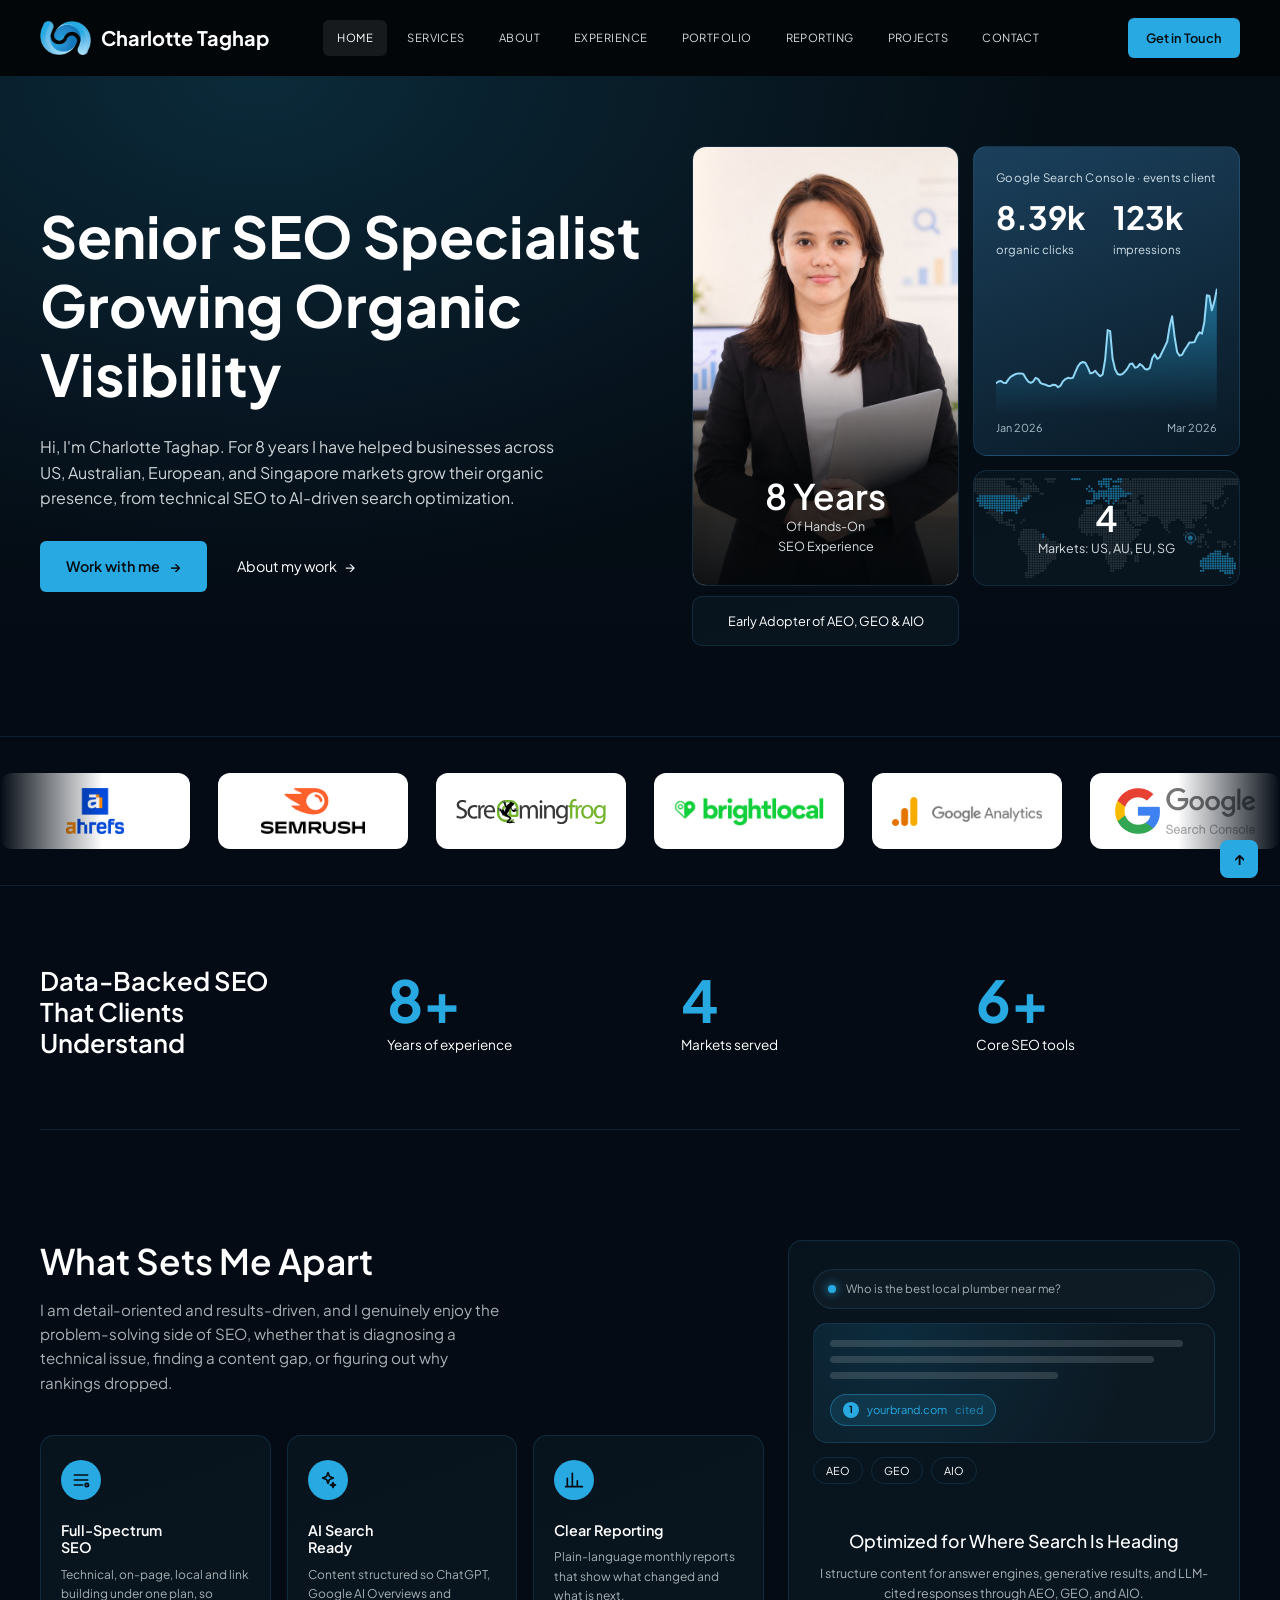
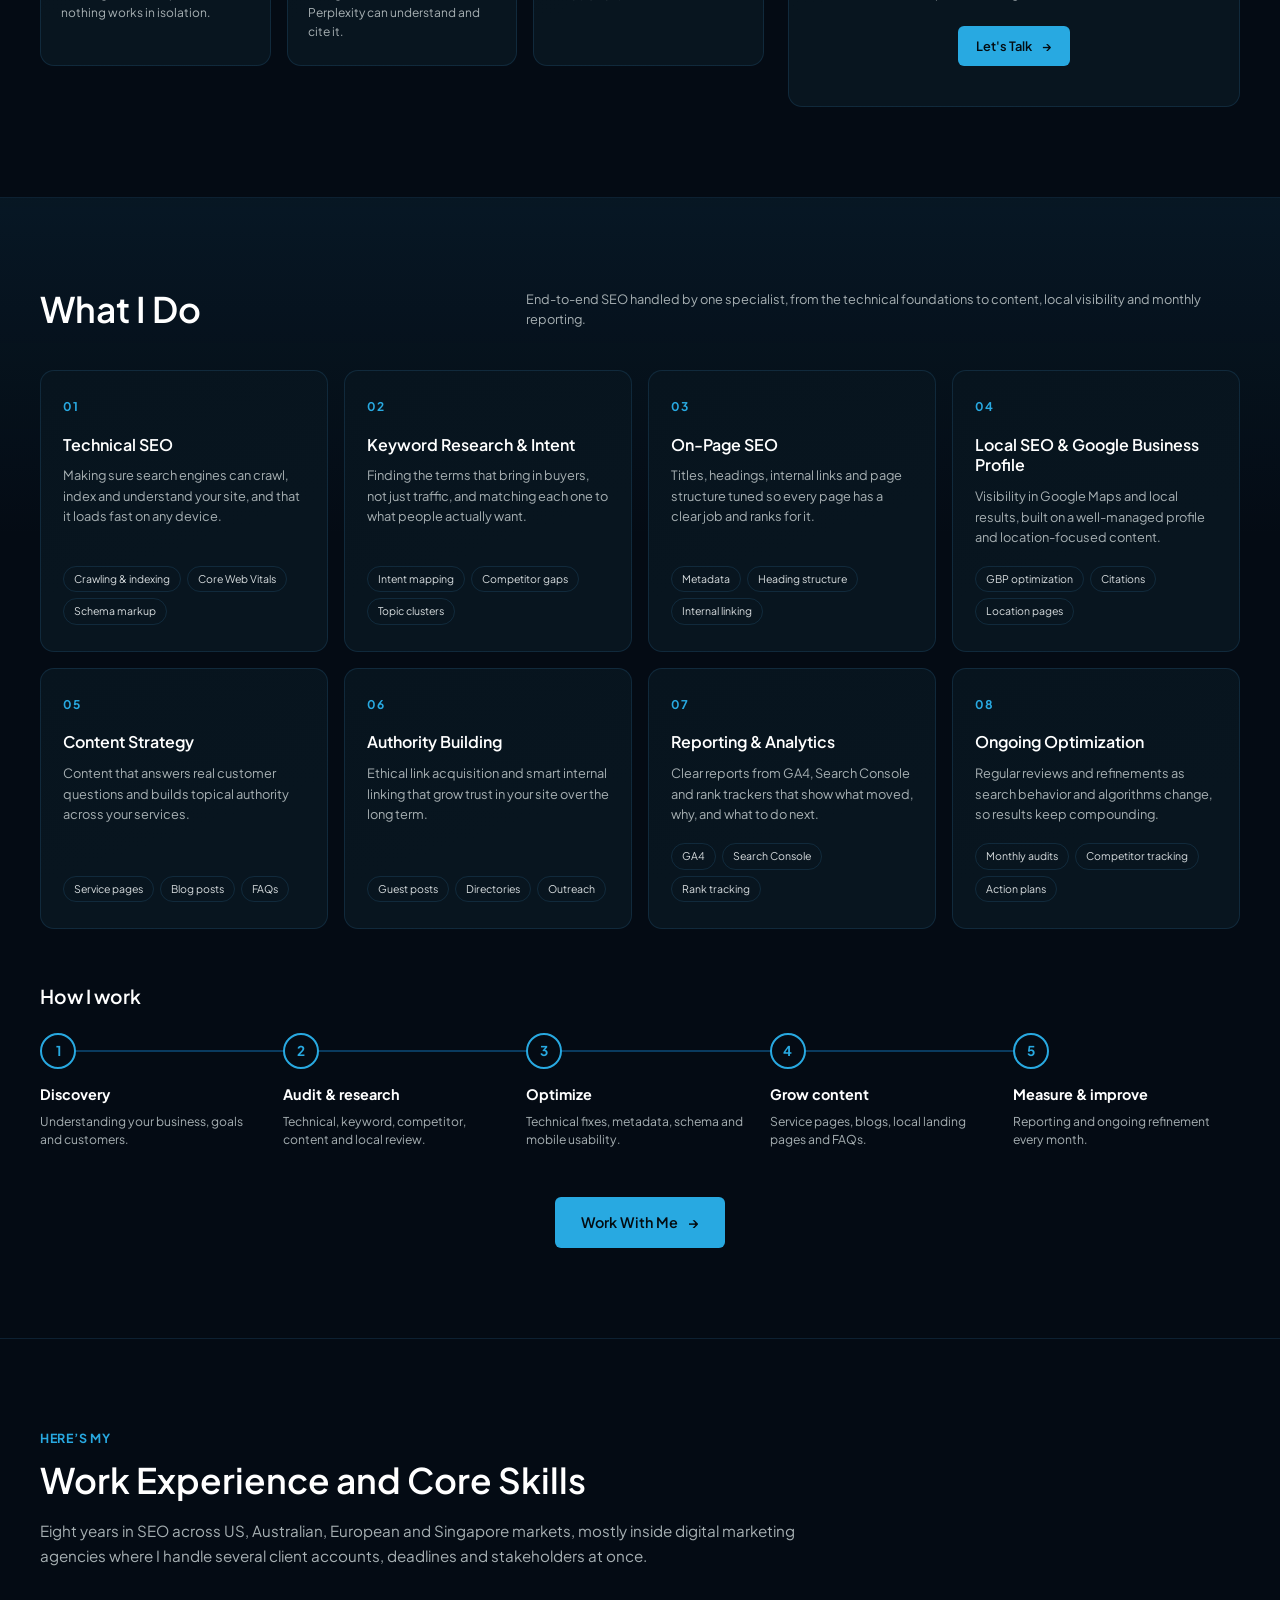
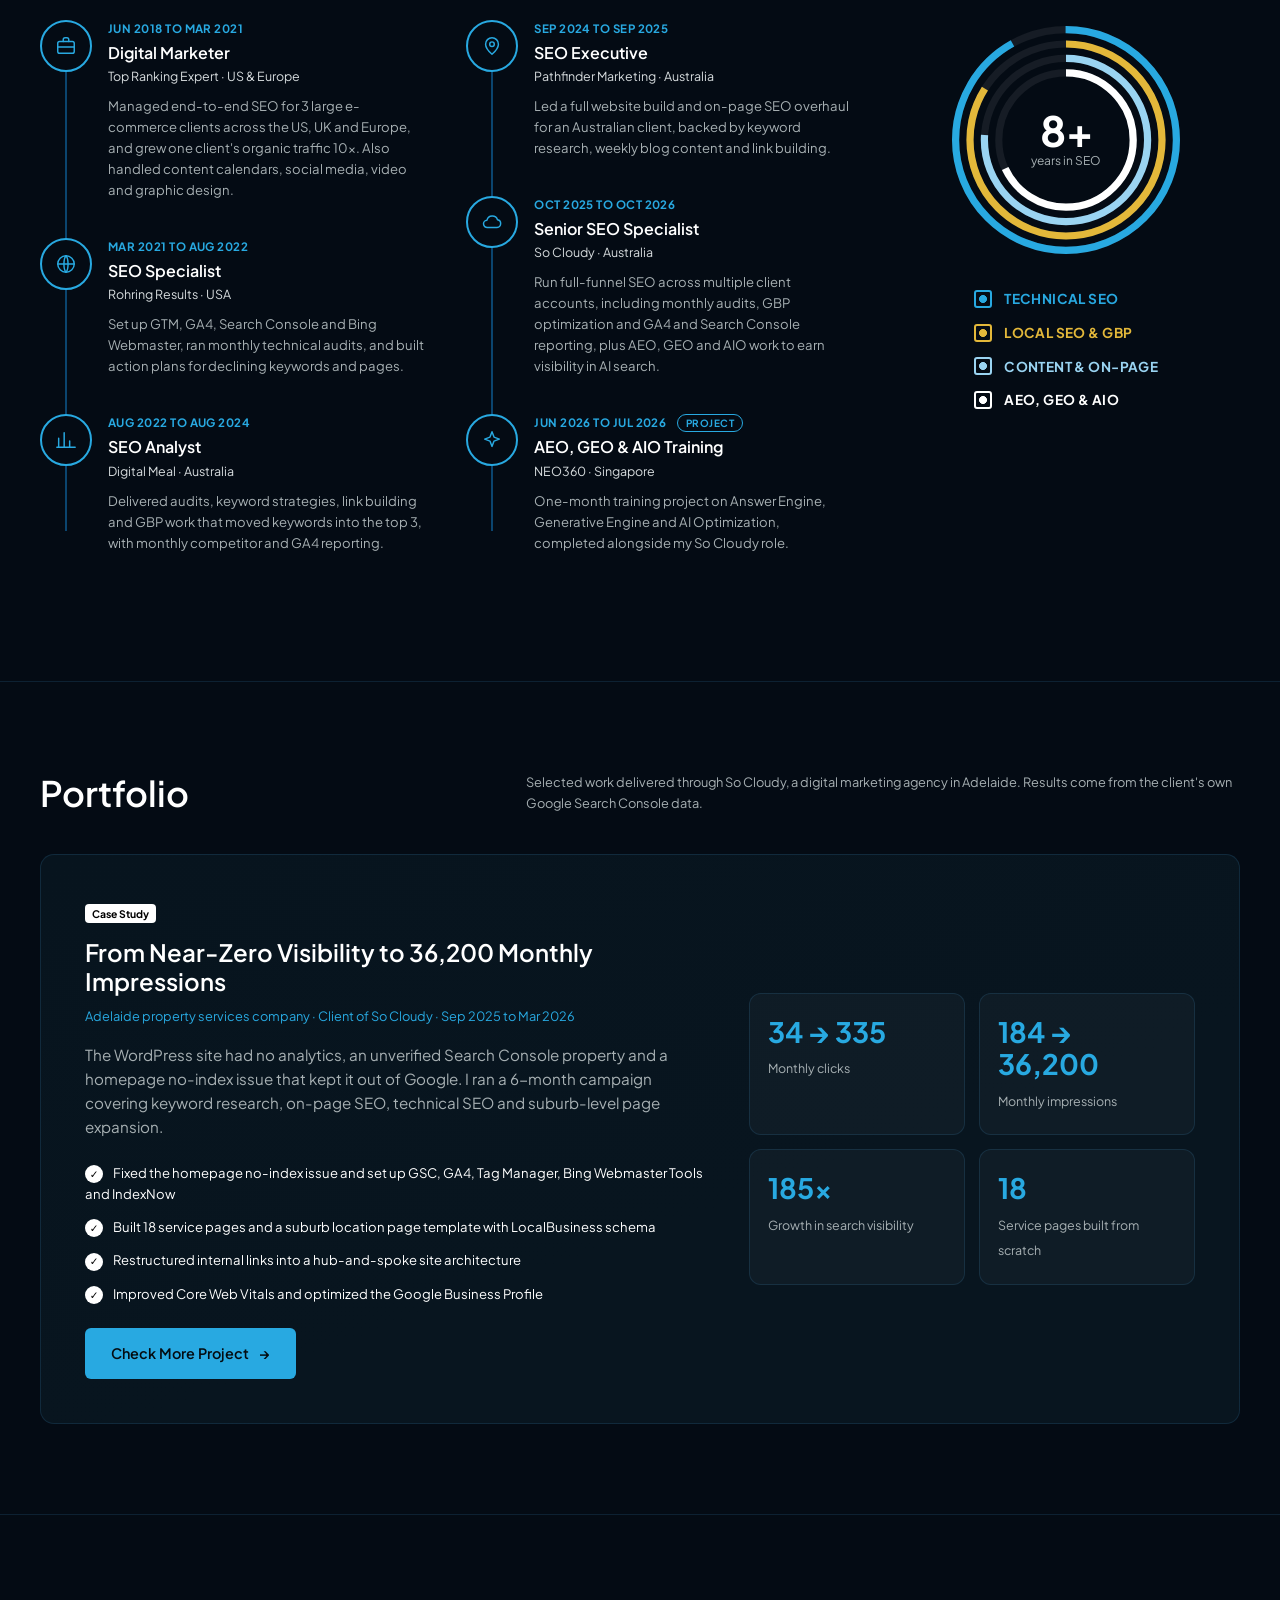
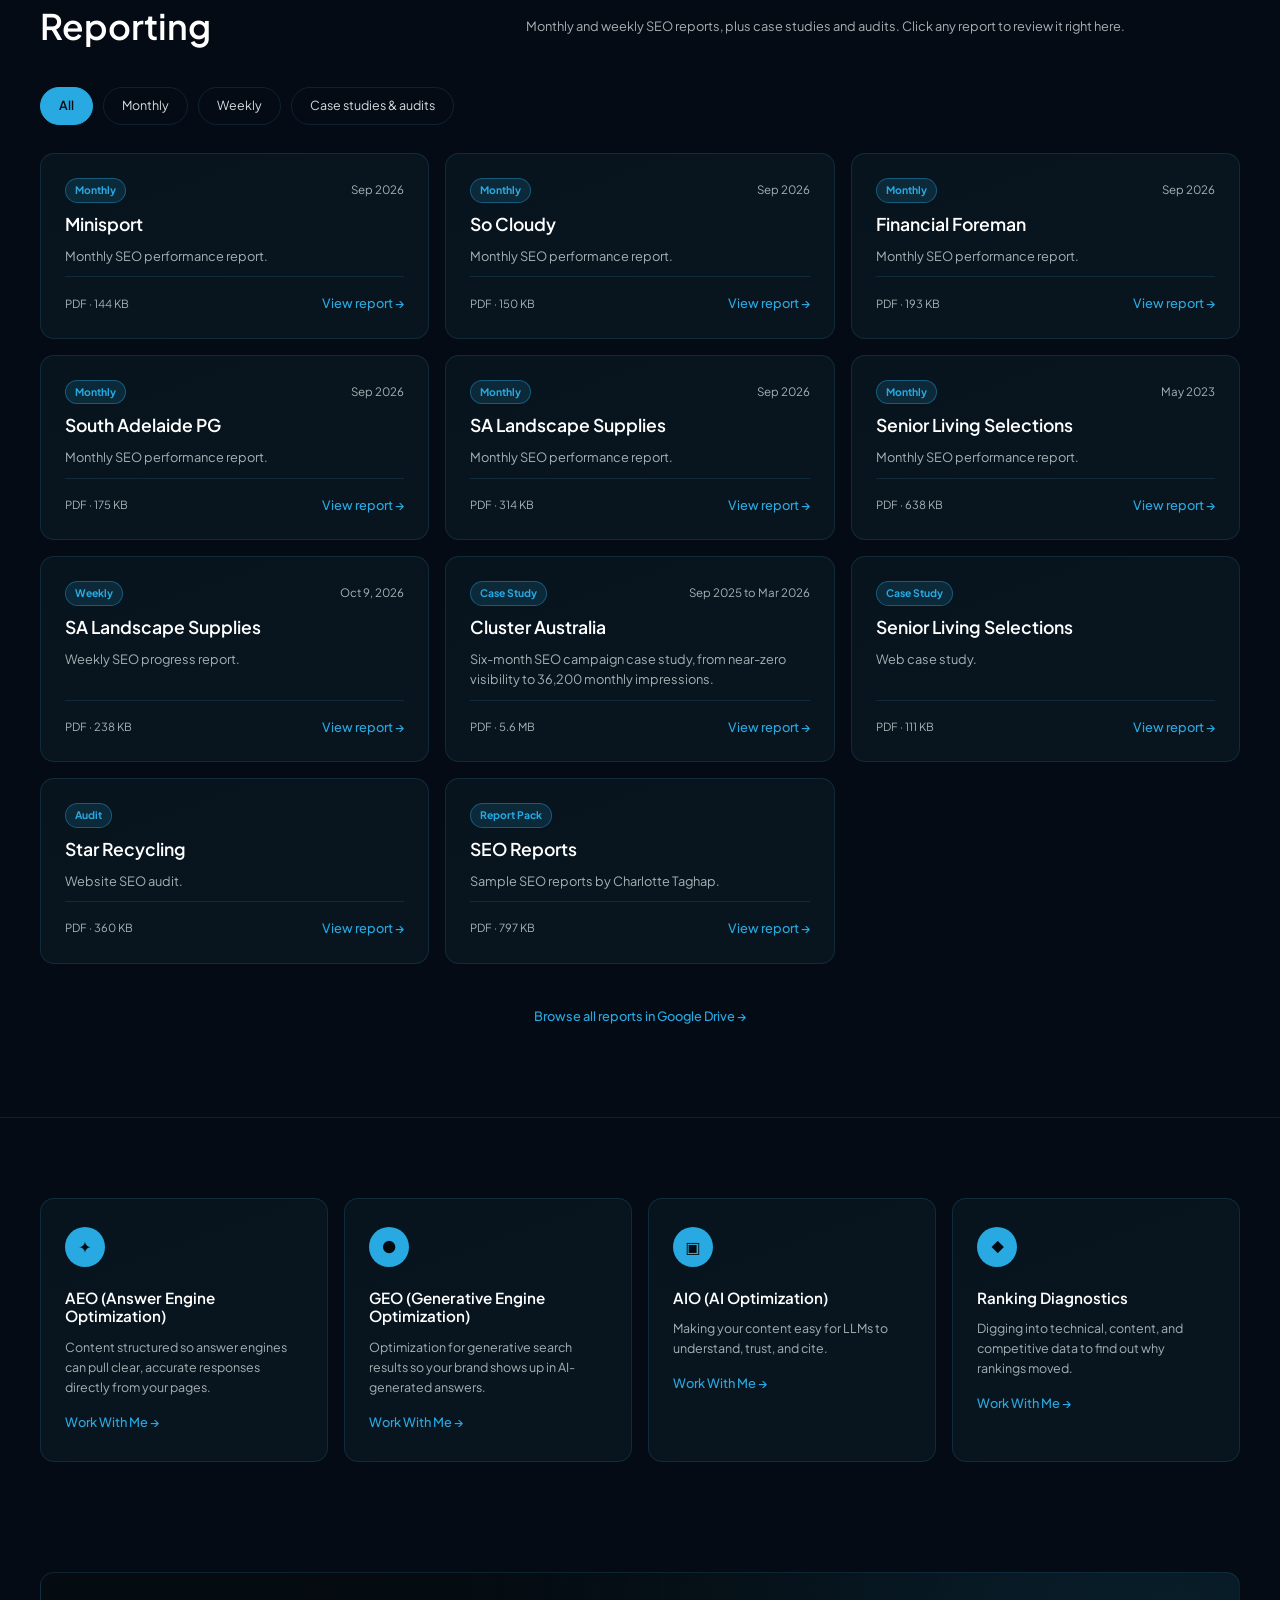
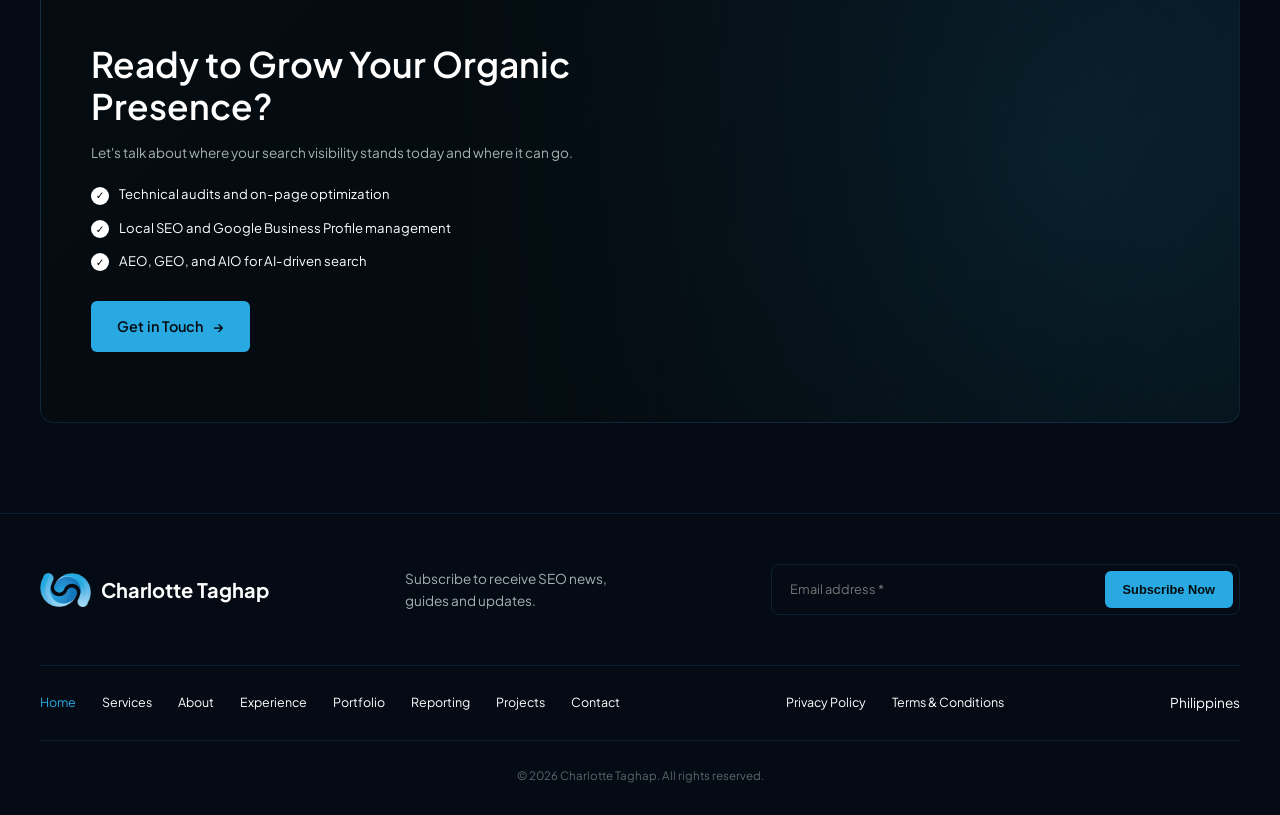
==== index.html @ 72bf2d8f "Add Reporting section with filterable report cards and in-page viewer Co-Authored-By: Claude Sonnet " ====
<!DOCTYPE html>
<html lang="en">
<head>
  <meta charset="UTF-8">
  <meta name="viewport" content="width=device-width, initial-scale=1">
  <title>Charlotte Taghap | Senior SEO Specialist</title>
  <meta name="description" content="Charlotte Taghap is a Senior SEO Specialist with 8 years of experience helping businesses grow organic visibility across US, Australian, European, and Singapore markets, including AEO, GEO, and AIO.">
  <link rel="preconnect" href="https://fonts.googleapis.com">
  <link rel="preconnect" href="https://fonts.gstatic.com" crossorigin>
  <link href="https://fonts.googleapis.com/css2?family=Plus+Jakarta+Sans:wght@400;500;600;700;800&display=swap" rel="stylesheet">
  <link rel="stylesheet" href="style.css">
  <link rel="icon" type="image/png" href="images/favicon.png">
  <link rel="apple-touch-icon" href="images/apple-touch-icon.png">
  <meta name="theme-color" content="#040a12">
</head>
<body>

  <!-- NAV -->
  <header class="nav">
    <div class="container nav__inner">
      <a href="#home" class="logo"><img class="logo__img" src="images/logo.png" alt="" width="51" height="34"> Charlotte Taghap</a>
      <nav class="nav__links" id="navLinks">
        <a href="#home" class="active">Home</a>
        <a href="#services">Services</a>
        <a href="#about">About</a>
        <a href="#projects">Experience</a>
        <a href="#portfolio">Portfolio</a>
        <a href="#reporting">Reporting</a>
        <a href="project/">Projects</a>
        <a href="#contact">Contact</a>
      </nav>
      <a href="#contact" class="btn btn--sm">Get in Touch</a>
      <button class="nav__toggle" id="navToggle" aria-label="Toggle menu">&#9776;</button>
    </div>
  </header>

  <main>
    <!-- HERO -->
    <section class="hero" id="home">
      <div class="container hero__grid">
        <div class="hero__text">
          <h1>Senior SEO Specialist Growing Organic Visibility</h1>
          <p>Hi, I'm Charlotte Taghap. For 8 years I have helped businesses across US, Australian, European, and Singapore markets grow their organic presence, from technical SEO to AI-driven search optimization.</p>
          <div class="hero__actions">
            <a href="#contact" class="btn">Work with me <span>&rarr;</span></a>
            <a href="#about" class="link">About my work <span>&rarr;</span></a>
          </div>
        </div>

        <div class="hero__cards">
          <div class="card hero__card hero__card--tall">
            <h3>8 Years</h3>
            <p>Of Hands-On<br>SEO Experience</p>
            <img class="hero__me" src="images/me.jpg" alt="Charlotte Taghap, Senior SEO Specialist">
          </div>
          <div class="hero__col">
            <div class="card hero__photo">
              <span class="hero__photo-label">Google Search Console &middot; events client</span>
              <div class="gsc__nums">
                <div><strong>8.39k</strong><span>organic clicks</span></div>
                <div><strong>123k</strong><span>impressions</span></div>
              </div>
              <svg class="gsc__chart" viewBox="0 0 300 100" preserveAspectRatio="none" role="img" aria-label="Organic clicks trending up from about 90 to over 400 a day between January and March 2026">
                <defs><linearGradient id="gscFill" x1="0" y1="0" x2="0" y2="1"><stop offset="0" stop-color="#28a9e1" stop-opacity="0.55"/><stop offset="1" stop-color="#28a9e1" stop-opacity="0"/></linearGradient></defs>
                <polygon points="0,100 0.0,78.5 3.4,77.4 6.7,77.0 10.1,78.3 13.5,78.5 16.9,75.9 20.2,73.9 23.6,73.0 27.0,72.1 30.3,71.7 33.7,71.7 37.1,72.1 40.4,75.0 43.8,77.4 47.2,78.3 50.6,77.4 53.9,74.8 57.3,75.7 60.7,78.5 64.0,79.2 67.4,79.6 70.8,80.5 74.2,80.5 77.5,79.6 80.9,79.9 84.3,81.4 87.6,80.3 91.0,77.2 94.4,75.7 97.8,74.8 101.1,75.2 104.5,74.8 107.9,70.6 111.2,66.8 114.6,64.6 118.0,63.7 121.3,64.2 124.7,67.5 128.1,71.7 131.5,71.2 134.8,69.9 138.2,72.1 141.6,73.7 144.9,72.4 148.3,62.0 151.7,41.4 155.1,42.1 158.4,61.3 161.8,68.8 165.2,72.1 168.5,72.6 171.9,72.1 175.3,70.4 178.7,68.2 182.0,65.1 185.4,64.8 188.8,67.7 192.1,67.3 195.5,65.1 198.9,66.4 202.2,68.6 205.6,69.0 209.0,67.9 212.4,60.9 215.7,58.4 219.1,61.5 222.5,60.4 225.8,56.7 229.2,53.1 232.6,49.4 236.0,38.6 239.3,31.7 242.7,46.3 246.1,56.7 249.4,59.3 252.8,58.7 256.2,55.3 259.6,52.7 262.9,50.0 266.3,50.0 269.7,49.8 273.0,45.8 276.4,43.0 279.8,43.9 283.1,35.5 286.5,16.9 289.9,17.4 293.3,27.5 296.6,21.6 300.0,12.9 300,100" fill="url(#gscFill)"/>
                <polyline points="0.0,78.5 3.4,77.4 6.7,77.0 10.1,78.3 13.5,78.5 16.9,75.9 20.2,73.9 23.6,73.0 27.0,72.1 30.3,71.7 33.7,71.7 37.1,72.1 40.4,75.0 43.8,77.4 47.2,78.3 50.6,77.4 53.9,74.8 57.3,75.7 60.7,78.5 64.0,79.2 67.4,79.6 70.8,80.5 74.2,80.5 77.5,79.6 80.9,79.9 84.3,81.4 87.6,80.3 91.0,77.2 94.4,75.7 97.8,74.8 101.1,75.2 104.5,74.8 107.9,70.6 111.2,66.8 114.6,64.6 118.0,63.7 121.3,64.2 124.7,67.5 128.1,71.7 131.5,71.2 134.8,69.9 138.2,72.1 141.6,73.7 144.9,72.4 148.3,62.0 151.7,41.4 155.1,42.1 158.4,61.3 161.8,68.8 165.2,72.1 168.5,72.6 171.9,72.1 175.3,70.4 178.7,68.2 182.0,65.1 185.4,64.8 188.8,67.7 192.1,67.3 195.5,65.1 198.9,66.4 202.2,68.6 205.6,69.0 209.0,67.9 212.4,60.9 215.7,58.4 219.1,61.5 222.5,60.4 225.8,56.7 229.2,53.1 232.6,49.4 236.0,38.6 239.3,31.7 242.7,46.3 246.1,56.7 249.4,59.3 252.8,58.7 256.2,55.3 259.6,52.7 262.9,50.0 266.3,50.0 269.7,49.8 273.0,45.8 276.4,43.0 279.8,43.9 283.1,35.5 286.5,16.9 289.9,17.4 293.3,27.5 296.6,21.6 300.0,12.9" fill="none" stroke="#8fd6f5" stroke-width="2" stroke-linejoin="round" stroke-linecap="round" vector-effect="non-scaling-stroke"/>
              </svg>
              <div class="gsc__axis"><span>Jan 2026</span><span>Mar 2026</span></div>
            </div>
            <div class="card hero__card hero__card--small">
              <img class="markets-map" src="images/markets-map.svg" alt="" aria-hidden="true">
              <h3>4</h3>
              <p>Markets: US, AU, EU, SG</p>
            </div>
          </div>
          <div class="card pill">Early Adopter of AEO, GEO &amp; AIO</div>
        </div>
      </div>
    </section>

    <!-- TOOLS -->
    <section class="logos" aria-label="SEO tools I work with">
      <div class="marquee">
        <div class="marquee__track">
          <ul class="marquee__group">
            <li><img src="images/logos/ahrefs.png" alt="Ahrefs"></li>
            <li><img src="images/logos/semrush.png" alt="Semrush"></li>
            <li><img src="images/logos/screaming-frog.svg" alt="Screaming Frog"></li>
            <li><img src="images/logos/brightlocal.png" alt="BrightLocal"></li>
            <li><img src="images/logos/google-analytics.png" alt="Google Analytics (GA4)"></li>
            <li><img src="images/logos/google-search-console.png" alt="Google Search Console"></li>
            <li><img src="images/logos/google-tag-manager.png" alt="Google Tag Manager"></li>
            <li><img src="images/logos/se-ranking.png" alt="SE Ranking"></li>
          </ul>
          <ul class="marquee__group" aria-hidden="true">
            <li><img src="images/logos/ahrefs.png" alt=""></li>
            <li><img src="images/logos/semrush.png" alt=""></li>
            <li><img src="images/logos/screaming-frog.svg" alt=""></li>
            <li><img src="images/logos/brightlocal.png" alt=""></li>
            <li><img src="images/logos/google-analytics.png" alt=""></li>
            <li><img src="images/logos/google-search-console.png" alt=""></li>
            <li><img src="images/logos/google-tag-manager.png" alt=""></li>
            <li><img src="images/logos/se-ranking.png" alt=""></li>
          </ul>
        </div>
      </div>
    </section>

    <!-- STATS -->
    <section class="stats">
      <div class="container stats__grid">
        <h2>Data-Backed SEO That Clients Understand</h2>
        <div class="stat"><strong>8+</strong><span>Years of experience</span></div>
        <div class="stat"><strong>4</strong><span>Markets served</span></div>
        <div class="stat"><strong>6+</strong><span>Core SEO tools</span></div>
      </div>
    </section>

    <!-- ABOUT -->
    <section class="features" id="about">
      <div class="container features__grid">
        <div>
          <h2>What Sets Me Apart</h2>
          <p class="muted">I am detail-oriented and results-driven, and I genuinely enjoy the problem-solving side of SEO, whether that is diagnosing a technical issue, finding a content gap, or figuring out why rankings dropped.</p>
          <div class="mini-cards">
            <div class="card mini">
              <div class="icon"><svg viewBox="0 0 24 24" width="20" height="20" fill="none" stroke="currentColor" stroke-width="2" stroke-linecap="round" stroke-linejoin="round" aria-hidden="true"><path d="M4 6h16M4 12h16M4 18h10"/><circle cx="19" cy="18" r="2"/></svg></div>
              <h4>Full-Spectrum SEO</h4>
              <p>Technical, on-page, local and link building under one plan, so nothing works in isolation.</p>
            </div>
            <div class="card mini">
              <div class="icon"><svg viewBox="0 0 24 24" width="20" height="20" fill="none" stroke="currentColor" stroke-width="2" stroke-linecap="round" stroke-linejoin="round" aria-hidden="true"><path d="M12 3l1.8 4.7L18.5 9.5l-4.7 1.8L12 16l-1.8-4.7L5.5 9.5l4.7-1.8z"/><path d="M18 15l.8 2.2L21 18l-2.2.8L18 21l-.8-2.2L15 18l2.2-.8z"/></svg></div>
              <h4>AI Search Ready</h4>
              <p>Content structured so ChatGPT, Google AI Overviews and Perplexity can understand and cite it.</p>
            </div>
            <div class="card mini">
              <div class="icon"><svg viewBox="0 0 24 24" width="20" height="20" fill="none" stroke="currentColor" stroke-width="2" stroke-linecap="round" stroke-linejoin="round" aria-hidden="true"><path d="M4 20V10M10 20V4M16 20v-7M22 20H2"/></svg></div>
              <h4>Clear Reporting</h4>
              <p>Plain-language monthly reports that show what changed and what is next.</p>
            </div>
          </div>
        </div>
        <div class="card feature-big">
          <div class="ai-demo" aria-hidden="true">
            <div class="ai-demo__q"><span></span>Who is the best local plumber near me?</div>
            <div class="ai-demo__a">
              <i style="width:96%"></i><i style="width:88%"></i><i style="width:62%"></i>
              <div class="ai-demo__src"><b>1</b> yourbrand.com <em>cited</em></div>
            </div>
            <div class="ai-demo__tags"><span>AEO</span><span>GEO</span><span>AIO</span></div>
          </div>
          <h3>Optimized for Where Search Is Heading</h3>
          <p>I structure content for answer engines, generative results, and LLM-cited responses through AEO, GEO, and AIO.</p>
          <a href="#contact" class="btn btn--sm">Let's Talk <span>&rarr;</span></a>
        </div>
      </div>
    </section>

    <!-- SERVICES -->
    <section class="services" id="services">
      <div class="container">
        <div class="section-head">
          <h2>What I Do</h2>
          <p class="muted">End-to-end SEO handled by one specialist, from the technical foundations to content, local visibility and monthly reporting.</p>
        </div>

        <div class="scope-grid">
          <article class="card scope">
            <span class="scope__num">01</span>
            <h4>Technical SEO</h4>
            <p>Making sure search engines can crawl, index and understand your site, and that it loads fast on any device.</p>
            <div class="chips"><span>Crawling &amp; indexing</span><span>Core Web Vitals</span><span>Schema markup</span></div>
          </article>
          <article class="card scope">
            <span class="scope__num">02</span>
            <h4>Keyword Research &amp; Intent</h4>
            <p>Finding the terms that bring in buyers, not just traffic, and matching each one to what people actually want.</p>
            <div class="chips"><span>Intent mapping</span><span>Competitor gaps</span><span>Topic clusters</span></div>
          </article>
          <article class="card scope">
            <span class="scope__num">03</span>
            <h4>On-Page SEO</h4>
            <p>Titles, headings, internal links and page structure tuned so every page has a clear job and ranks for it.</p>
            <div class="chips"><span>Metadata</span><span>Heading structure</span><span>Internal linking</span></div>
          </article>
          <article class="card scope">
            <span class="scope__num">04</span>
            <h4>Local SEO &amp; Google Business Profile</h4>
            <p>Visibility in Google Maps and local results, built on a well-managed profile and location-focused content.</p>
            <div class="chips"><span>GBP optimization</span><span>Citations</span><span>Location pages</span></div>
          </article>
          <article class="card scope">
            <span class="scope__num">05</span>
            <h4>Content Strategy</h4>
            <p>Content that answers real customer questions and builds topical authority across your services.</p>
            <div class="chips"><span>Service pages</span><span>Blog posts</span><span>FAQs</span></div>
          </article>
          <article class="card scope">
            <span class="scope__num">06</span>
            <h4>Authority Building</h4>
            <p>Ethical link acquisition and smart internal linking that grow trust in your site over the long term.</p>
            <div class="chips"><span>Guest posts</span><span>Directories</span><span>Outreach</span></div>
          </article>
          <article class="card scope">
            <span class="scope__num">07</span>
            <h4>Reporting &amp; Analytics</h4>
            <p>Clear reports from GA4, Search Console and rank trackers that show what moved, why, and what to do next.</p>
            <div class="chips"><span>GA4</span><span>Search Console</span><span>Rank tracking</span></div>
          </article>
          <article class="card scope">
            <span class="scope__num">08</span>
            <h4>Ongoing Optimization</h4>
            <p>Regular reviews and refinements as search behavior and algorithms change, so results keep compounding.</p>
            <div class="chips"><span>Monthly audits</span><span>Competitor tracking</span><span>Action plans</span></div>
          </article>
        </div>

        <div class="process">
          <h3>How I work</h3>
          <ol class="process__list">
            <li><span>1</span><h5>Discovery</h5><p>Understanding your business, goals and customers.</p></li>
            <li><span>2</span><h5>Audit &amp; research</h5><p>Technical, keyword, competitor, content and local review.</p></li>
            <li><span>3</span><h5>Optimize</h5><p>Technical fixes, metadata, schema and mobile usability.</p></li>
            <li><span>4</span><h5>Grow content</h5><p>Service pages, blogs, local landing pages and FAQs.</p></li>
            <li><span>5</span><h5>Measure &amp; improve</h5><p>Reporting and ongoing refinement every month.</p></li>
          </ol>
        </div>

        <div class="services__cta"><a href="#contact" class="btn">Work With Me <span>&rarr;</span></a></div>
      </div>
    </section>

    <!-- EXPERIENCE -->
    <section class="exp" id="projects">
      <div class="container">
        <span class="exp__eyebrow">Here&rsquo;s my</span>
        <h2>Work Experience and Core Skills</h2>
        <p class="muted exp__intro">Eight years in SEO across US, Australian, European and Singapore markets, mostly inside digital marketing agencies where I handle several client accounts, deadlines and stakeholders at once.</p>
        <div class="exp__grid">
          <ol class="tl">
            <li class="tl__item">
              <span class="tl__icon"><svg viewBox="0 0 24 24"><rect x="3" y="7" width="18" height="13" rx="2"/><path d="M9 7V5a2 2 0 0 1 2-2h2a2 2 0 0 1 2 2v2M3 13h18"/></svg></span>
              <div><span class="tl__date">Jun 2018 to Mar 2021</span><h4>Digital Marketer</h4><span class="tl__co">Top Ranking Expert &middot; US &amp; Europe</span><p>Managed end-to-end SEO for 3 large e-commerce clients across the US, UK and Europe, and grew one client's organic traffic 10x. Also handled content calendars, social media, video and graphic design.</p></div>
            </li>
            <li class="tl__item">
              <span class="tl__icon"><svg viewBox="0 0 24 24"><circle cx="12" cy="12" r="9"/><path d="M3 12h18M12 3c3 3.2 3 14.8 0 18M12 3c-3 3.2-3 14.8 0 18"/></svg></span>
              <div><span class="tl__date">Mar 2021 to Aug 2022</span><h4>SEO Specialist</h4><span class="tl__co">Rohring Results &middot; USA</span><p>Set up GTM, GA4, Search Console and Bing Webmaster, ran monthly technical audits, and built action plans for declining keywords and pages.</p></div>
            </li>
            <li class="tl__item">
              <span class="tl__icon"><svg viewBox="0 0 24 24"><path d="M4 20V10M10 20V4M16 20v-7M22 20H2"/></svg></span>
              <div><span class="tl__date">Aug 2022 to Aug 2024</span><h4>SEO Analyst</h4><span class="tl__co">Digital Meal &middot; Australia</span><p>Delivered audits, keyword strategies, link building and GBP work that moved keywords into the top 3, with monthly competitor and GA4 reporting.</p></div>
            </li>
          </ol>
          <ol class="tl">
            <li class="tl__item">
              <span class="tl__icon"><svg viewBox="0 0 24 24"><path d="M12 21s7-6.2 7-11a7 7 0 0 0-14 0c0 4.8 7 11 7 11z"/><circle cx="12" cy="10" r="2.5"/></svg></span>
              <div><span class="tl__date">Sep 2024 to Sep 2025</span><h4>SEO Executive</h4><span class="tl__co">Pathfinder Marketing &middot; Australia</span><p>Led a full website build and on-page SEO overhaul for an Australian client, backed by keyword research, weekly blog content and link building.</p></div>
            </li>
            <li class="tl__item">
              <span class="tl__icon"><svg viewBox="0 0 24 24"><path d="M7 18a4 4 0 0 1-.5-8A6 6 0 0 1 18 9.5 4.3 4.3 0 0 1 17.5 18z"/></svg></span>
              <div><span class="tl__date">Oct 2025 to Oct 2026</span><h4>Senior SEO Specialist</h4><span class="tl__co">So Cloudy &middot; Australia</span><p>Run full-funnel SEO across multiple client accounts, including monthly audits, GBP optimization and GA4 and Search Console reporting, plus AEO, GEO and AIO work to earn visibility in AI search.</p></div>
            </li>
            <li class="tl__item">
              <span class="tl__icon"><svg viewBox="0 0 24 24"><path d="M12 3l2.2 5.8L20 11l-5.8 2.2L12 19l-2.2-5.8L4 11l5.8-2.2z"/></svg></span>
              <div><span class="tl__date">Jun 2026 to Jul 2026 <em class="tl__tag">Project</em></span><h4>AEO, GEO &amp; AIO Training</h4><span class="tl__co">NEO360 &middot; Singapore</span><p>One-month training project on Answer Engine, Generative Engine and AI Optimization, completed alongside my So Cloudy role.</p></div>
            </li>
          </ol>
          <div class="skills">
            <div class="ring" role="img" aria-label="Skill focus areas">
              <svg viewBox="0 0 200 200">
                <circle cx="100" cy="100" r="92" class="r r--bg"/><circle cx="100" cy="100" r="92" class="r r--1" pathLength="100" stroke-dasharray="92 8"/>
                <circle cx="100" cy="100" r="80" class="r r--bg"/><circle cx="100" cy="100" r="80" class="r r--2" pathLength="100" stroke-dasharray="84 16"/>
                <circle cx="100" cy="100" r="68" class="r r--bg"/><circle cx="100" cy="100" r="68" class="r r--3" pathLength="100" stroke-dasharray="76 24"/>
                <circle cx="100" cy="100" r="56" class="r r--bg"/><circle cx="100" cy="100" r="56" class="r r--4" pathLength="100" stroke-dasharray="68 32"/>
              </svg>
              <div class="ring__label"><strong>8+</strong><span>years in SEO</span></div>
            </div>
            <ul class="legend">
              <li class="l1">Technical SEO</li>
              <li class="l2">Local SEO &amp; GBP</li>
              <li class="l3">Content &amp; On-Page</li>
              <li class="l4">AEO, GEO &amp; AIO</li>
            </ul>
          </div>
        </div>
      </div>
    </section>

    <!-- PORTFOLIO -->
    <section class="portfolio" id="portfolio">
      <div class="container">
        <div class="section-head">
          <h2>Portfolio</h2>
          <p class="muted">Selected work delivered through So Cloudy, a digital marketing agency in Adelaide. Results come from the client's own Google Search Console data.</p>
        </div>

        <article class="card case">
          <div class="case__body">
            <span class="tag">Case Study</span>
            <h3>From Near-Zero Visibility to 36,200 Monthly Impressions</h3>
            <p class="case__meta">Adelaide property services company &middot; Client of So Cloudy &middot; Sep 2025 to Mar 2026</p>
            <p class="muted">The WordPress site had no analytics, an unverified Search Console property and a homepage no-index issue that kept it out of Google. I ran a 6-month campaign covering keyword research, on-page SEO, technical SEO and suburb-level page expansion.</p>
            <ul class="checks">
              <li>Fixed the homepage no-index issue and set up GSC, GA4, Tag Manager, Bing Webmaster Tools and IndexNow</li>
              <li>Built 18 service pages and a suburb location page template with LocalBusiness schema</li>
              <li>Restructured internal links into a hub-and-spoke site architecture</li>
              <li>Improved Core Web Vitals and optimized the Google Business Profile</li>
            </ul>
            <div class="case__cta"><a href="project/" class="btn">Check More Project <span>&rarr;</span></a></div>
          </div>
          <div class="case__stats">
            <div class="case__stat"><strong>34 &rarr; 335</strong><span>Monthly clicks</span></div>
            <div class="case__stat"><strong>184 &rarr; 36,200</strong><span>Monthly impressions</span></div>
            <div class="case__stat"><strong>185&times;</strong><span>Growth in search visibility</span></div>
            <div class="case__stat"><strong>18</strong><span>Service pages built from scratch</span></div>
          </div>
        </article>
      </div>
    </section>

    <!-- REPORTING -->
    <section class="reporting" id="reporting">
      <div class="container">
        <div class="section-head">
          <h2>Reporting</h2>
          <p class="muted">Monthly and weekly SEO reports, plus case studies and audits. Click any report to review it right here.</p>
        </div>

        <div class="rpt-filters" role="group" aria-label="Filter reports">
          <button type="button" class="rpt-filter" data-filter="all" aria-pressed="true">All</button>
          <button type="button" class="rpt-filter" data-filter="monthly" aria-pressed="false">Monthly</button>
          <button type="button" class="rpt-filter" data-filter="weekly" aria-pressed="false">Weekly</button>
          <button type="button" class="rpt-filter" data-filter="case" aria-pressed="false">Case studies &amp; audits</button>
        </div>

        <div class="rpt-grid">
          <article class="card rpt" data-cat="monthly">
            <div class="rpt__top"><span class="rpt__tag">Monthly</span><span class="rpt__period">Sep 2026</span></div>
            <h3>Minisport</h3>
            <p>Monthly SEO performance report.</p>
            <div class="rpt__foot">
              <span class="rpt__file">PDF &middot; 144 KB</span>
              <a class="more rpt__open" href="https://drive.google.com/file/d/1U0E3JHzybWTM0rWcvRFFEm1YS0GdjnUp/view" data-preview="https://drive.google.com/file/d/1U0E3JHzybWTM0rWcvRFFEm1YS0GdjnUp/preview" data-title="Minisport (Monthly, Sep 2026)" target="_blank" rel="noopener">View report &rarr;</a>
            </div>
          </article>
          <article class="card rpt" data-cat="monthly">
            <div class="rpt__top"><span class="rpt__tag">Monthly</span><span class="rpt__period">Sep 2026</span></div>
            <h3>So Cloudy</h3>
            <p>Monthly SEO performance report.</p>
            <div class="rpt__foot">
              <span class="rpt__file">PDF &middot; 150 KB</span>
              <a class="more rpt__open" href="https://drive.google.com/file/d/1gAhjTpdqtK71Nsa_MjUIzbH8lF2FK_Tx/view" data-preview="https://drive.google.com/file/d/1gAhjTpdqtK71Nsa_MjUIzbH8lF2FK_Tx/preview" data-title="So Cloudy (Monthly, Sep 2026)" target="_blank" rel="noopener">View report &rarr;</a>
            </div>
          </article>
          <article class="card rpt" data-cat="monthly">
            <div class="rpt__top"><span class="rpt__tag">Monthly</span><span class="rpt__period">Sep 2026</span></div>
            <h3>Financial Foreman</h3>
            <p>Monthly SEO performance report.</p>
            <div class="rpt__foot">
              <span class="rpt__file">PDF &middot; 193 KB</span>
              <a class="more rpt__open" href="https://drive.google.com/file/d/16wK7nq9zPs-gwMgVNH-ADLEAWTr7qCAU/view" data-preview="https://drive.google.com/file/d/16wK7nq9zPs-gwMgVNH-ADLEAWTr7qCAU/preview" data-title="Financial Foreman (Monthly, Sep 2026)" target="_blank" rel="noopener">View report &rarr;</a>
            </div>
          </article>
          <article class="card rpt" data-cat="monthly">
            <div class="rpt__top"><span class="rpt__tag">Monthly</span><span class="rpt__period">Sep 2026</span></div>
            <h3>South Adelaide PG</h3>
            <p>Monthly SEO performance report.</p>
            <div class="rpt__foot">
              <span class="rpt__file">PDF &middot; 175 KB</span>
              <a class="more rpt__open" href="https://drive.google.com/file/d/1hySetMmZRKcnJJy6ibwDn7QTlkbREQGC/view" data-preview="https://drive.google.com/file/d/1hySetMmZRKcnJJy6ibwDn7QTlkbREQGC/preview" data-title="South Adelaide PG (Monthly, Sep 2026)" target="_blank" rel="noopener">View report &rarr;</a>
            </div>
          </article>
          <article class="card rpt" data-cat="monthly">
            <div class="rpt__top"><span class="rpt__tag">Monthly</span><span class="rpt__period">Sep 2026</span></div>
            <h3>SA Landscape Supplies</h3>
            <p>Monthly SEO performance report.</p>
            <div class="rpt__foot">
              <span class="rpt__file">PDF &middot; 314 KB</span>
              <a class="more rpt__open" href="https://drive.google.com/file/d/1aoqJIQCaX_wrybA3hlLcju9EF3A0bpKA/view" data-preview="https://drive.google.com/file/d/1aoqJIQCaX_wrybA3hlLcju9EF3A0bpKA/preview" data-title="SA Landscape Supplies (Monthly, Sep 2026)" target="_blank" rel="noopener">View report &rarr;</a>
            </div>
          </article>
          <article class="card rpt" data-cat="monthly">
            <div class="rpt__top"><span class="rpt__tag">Monthly</span><span class="rpt__period">May 2023</span></div>
            <h3>Senior Living Selections</h3>
            <p>Monthly SEO performance report.</p>
            <div class="rpt__foot">
              <span class="rpt__file">PDF &middot; 638 KB</span>
              <a class="more rpt__open" href="https://drive.google.com/file/d/1pm4X9uWnJ6xlZmlhXhmTQyptv75nrQtO/view" data-preview="https://drive.google.com/file/d/1pm4X9uWnJ6xlZmlhXhmTQyptv75nrQtO/preview" data-title="Senior Living Selections (Monthly, May 2023)" target="_blank" rel="noopener">View report &rarr;</a>
            </div>
          </article>
          <article class="card rpt" data-cat="weekly">
            <div class="rpt__top"><span class="rpt__tag">Weekly</span><span class="rpt__period">Oct 9, 2026</span></div>
            <h3>SA Landscape Supplies</h3>
            <p>Weekly SEO progress report.</p>
            <div class="rpt__foot">
              <span class="rpt__file">PDF &middot; 238 KB</span>
              <a class="more rpt__open" href="https://drive.google.com/file/d/1THj77pb79wozxWPVf6S-f93Tvy0HIZVG/view" data-preview="https://drive.google.com/file/d/1THj77pb79wozxWPVf6S-f93Tvy0HIZVG/preview" data-title="SA Landscape Supplies (Weekly, Oct 9, 2026)" target="_blank" rel="noopener">View report &rarr;</a>
            </div>
          </article>
          <article class="card rpt" data-cat="case">
            <div class="rpt__top"><span class="rpt__tag">Case Study</span><span class="rpt__period">Sep 2025 to Mar 2026</span></div>
            <h3>Cluster Australia</h3>
            <p>Six-month SEO campaign case study, from near-zero visibility to 36,200 monthly impressions.</p>
            <div class="rpt__foot">
              <span class="rpt__file">PDF &middot; 5.6 MB</span>
              <a class="more rpt__open" href="https://drive.google.com/file/d/1j3pWP2j1_iMRDYU2Y0_vRxYx3lDxlkD2/view" data-preview="https://drive.google.com/file/d/1j3pWP2j1_iMRDYU2Y0_vRxYx3lDxlkD2/preview" data-title="Cluster Australia (Case Study, Sep 2025 to Mar 2026)" target="_blank" rel="noopener">View report &rarr;</a>
            </div>
          </article>
          <article class="card rpt" data-cat="case">
            <div class="rpt__top"><span class="rpt__tag">Case Study</span></div>
            <h3>Senior Living Selections</h3>
            <p>Web case study.</p>
            <div class="rpt__foot">
              <span class="rpt__file">PDF &middot; 111 KB</span>
              <a class="more rpt__open" href="https://drive.google.com/file/d/1kV1vqAGTSGKY872mT5B7fsl0u9GzuBn5/view" data-preview="https://drive.google.com/file/d/1kV1vqAGTSGKY872mT5B7fsl0u9GzuBn5/preview" data-title="Senior Living Selections (Case Study)" target="_blank" rel="noopener">View report &rarr;</a>
            </div>
          </article>
          <article class="card rpt" data-cat="case">
            <div class="rpt__top"><span class="rpt__tag">Audit</span></div>
            <h3>Star Recycling</h3>
            <p>Website SEO audit.</p>
            <div class="rpt__foot">
              <span class="rpt__file">PDF &middot; 360 KB</span>
              <a class="more rpt__open" href="https://drive.google.com/file/d/1NvHSrJwswVkfFPMwNCZzSk4sV3SW57C1/view" data-preview="https://drive.google.com/file/d/1NvHSrJwswVkfFPMwNCZzSk4sV3SW57C1/preview" data-title="Star Recycling (Audit)" target="_blank" rel="noopener">View report &rarr;</a>
            </div>
          </article>
          <article class="card rpt" data-cat="case">
            <div class="rpt__top"><span class="rpt__tag">Report Pack</span></div>
            <h3>SEO Reports</h3>
            <p>Sample SEO reports by Charlotte Taghap.</p>
            <div class="rpt__foot">
              <span class="rpt__file">PDF &middot; 797 KB</span>
              <a class="more rpt__open" href="https://drive.google.com/file/d/1Cp2b-HvszKlT7dCVJi9tflcXh4lhy1ze/view" data-preview="https://drive.google.com/file/d/1Cp2b-HvszKlT7dCVJi9tflcXh4lhy1ze/preview" data-title="SEO Reports (Report Pack)" target="_blank" rel="noopener">View report &rarr;</a>
            </div>
          </article>
        </div>

        <p class="rpt-more"><a class="more" href="https://drive.google.com/drive/folders/1kjlzMkyFBJyDf6TOFzfs53C8_5UirW2Q" target="_blank" rel="noopener">Browse all reports in Google Drive &rarr;</a></p>
      </div>
    </section>

    <!-- AI SEARCH -->
    <section class="four">
      <div class="container four__grid">
        <div class="card tall">
          <div class="icon">&#10022;</div>
          <h4>AEO (Answer Engine Optimization)</h4>
          <p>Content structured so answer engines can pull clear, accurate responses directly from your pages.</p>
          <a href="#contact" class="more">Work With Me &rarr;</a>
        </div>
        <div class="card tall">
          <div class="icon">&#9679;</div>
          <h4>GEO (Generative Engine Optimization)</h4>
          <p>Optimization for generative search results so your brand shows up in AI-generated answers.</p>
          <a href="#contact" class="more">Work With Me &rarr;</a>
        </div>
        <div class="card tall">
          <div class="icon">&#9635;</div>
          <h4>AIO (AI Optimization)</h4>
          <p>Making your content easy for LLMs to understand, trust, and cite.</p>
          <a href="#contact" class="more">Work With Me &rarr;</a>
        </div>
        <div class="card tall">
          <div class="icon">&#9670;</div>
          <h4>Ranking Diagnostics</h4>
          <p>Digging into technical, content, and competitive data to find out why rankings moved.</p>
          <a href="#contact" class="more">Work With Me &rarr;</a>
        </div>
      </div>
    </section>

    <!-- CONTACT CTA -->
    <section class="cta" id="contact">
      <div class="container">
        <div class="card cta__box">
          <div class="cta__text">
            <h2>Ready to Grow Your Organic Presence?</h2>
            <p>Let's talk about where your search visibility stands today and where it can go.</p>
            <ul class="checks">
              <li>Technical audits and on-page optimization</li>
              <li>Local SEO and Google Business Profile management</li>
              <li>AEO, GEO, and AIO for AI-driven search</li>
            </ul>
            <a href="mailto:charlottetaghap@gmail.com" class="btn">Get in Touch <span>&rarr;</span></a>
          </div>
        </div>
      </div>
    </section>
  </main>

  <!-- FOOTER -->
  <footer class="footer">
    <div class="container">
      <div class="footer__top">
        <a href="#home" class="logo"><img class="logo__img" src="images/logo.png" alt="" width="51" height="34"> Charlotte Taghap</a>
        <p class="muted small">Subscribe to receive SEO news, guides and updates.</p>
        <form class="subscribe" onsubmit="return false;">
          <input type="email" placeholder="Email address *" aria-label="Email address">
          <button class="btn btn--sm" type="submit">Subscribe Now</button>
        </form>
      </div>
      <div class="footer__mid">
        <nav>
          <a href="#home" class="active">Home</a>
          <a href="#services">Services</a>
          <a href="#about">About</a>
          <a href="#projects">Experience</a>
          <a href="#portfolio">Portfolio</a>
          <a href="#reporting">Reporting</a>
          <a href="project/">Projects</a>
          <a href="#contact">Contact</a>
        </nav>
        <nav>
          <a href="#">Privacy Policy</a>
          <a href="#">Terms &amp; Conditions</a>
        </nav>
        <span class="small">Philippines</span>
      </div>
      <p class="copy">&copy; 2026 Charlotte Taghap. All rights reserved.</p>
    </div>
  </footer>

  <!-- REPORT VIEWER -->
  <div class="rmodal" id="rmodal" role="dialog" aria-modal="true" aria-labelledby="rmodalTitle" hidden>
    <div class="rmodal__box">
      <div class="rmodal__bar">
        <h3 class="rmodal__title" id="rmodalTitle">Report</h3>
        <a class="btn btn--sm" id="rmodalOpen" href="#" target="_blank" rel="noopener">Open in Drive <span>&rarr;</span></a>
        <button type="button" class="rmodal__close" id="rmodalClose" aria-label="Close report">&times;</button>
      </div>
      <iframe class="rmodal__frame" id="rmodalFrame" title="Report preview" loading="lazy" allow="fullscreen"></iframe>
    </div>
  </div>

  <a href="#home" class="totop" aria-label="Back to top">&uarr;</a>

  <script>
    document.getElementById('navToggle').addEventListener('click', function () {
      document.getElementById('navLinks').classList.toggle('open');
    });

    // Reporting: filters + in-page report viewer
    (function () {
      var cards = document.querySelectorAll('.rpt');
      document.querySelectorAll('.rpt-filter').forEach(function (btn) {
        btn.addEventListener('click', function () {
          var f = btn.getAttribute('data-filter');
          document.querySelectorAll('.rpt-filter').forEach(function (b) { b.setAttribute('aria-pressed', b === btn ? 'true' : 'false'); });
          cards.forEach(function (c) { c.hidden = !(f === 'all' || c.getAttribute('data-cat') === f); });
        });
      });
      var modal = document.getElementById('rmodal'), frame = document.getElementById('rmodalFrame'),
          title = document.getElementById('rmodalTitle'), openLink = document.getElementById('rmodalOpen'),
          closeBtn = document.getElementById('rmodalClose'), lastFocus = null;
      function openModal(a) {
        lastFocus = a;
        title.textContent = a.getAttribute('data-title');
        openLink.href = a.href;
        frame.src = a.getAttribute('data-preview');
        modal.hidden = false; modal.classList.add('open');
        document.body.style.overflow = 'hidden';
        closeBtn.focus();
      }
      function closeModal() {
        modal.classList.remove('open'); modal.hidden = true;
        frame.src = 'about:blank';
        document.body.style.overflow = '';
        if (lastFocus) lastFocus.focus();
      }
      document.querySelectorAll('.rpt__open').forEach(function (a) {
        a.addEventListener('click', function (e) {
          if (e.metaKey || e.ctrlKey || e.shiftKey) return;
          e.preventDefault(); openModal(a);
        });
      });
      closeBtn.addEventListener('click', closeModal);
      modal.addEventListener('click', function (e) { if (e.target === modal) closeModal(); });
      document.addEventListener('keydown', function (e) { if (e.key === 'Escape' && !modal.hidden) closeModal(); });
    })();
  </script>
</body>
</html>
---- style.css ----
/* ---------- Variables & Reset ---------- */
:root {
  --bg: #040b14;
  --bg-2: #06121d;
  --card: #08151f;
  --border: rgba(70, 170, 230, 0.14);
  --brand: #28a9e1;
  --brand-2: #1275bb;
  --text: #ffffff;
  --muted: #a7b0b3;
  --radius: 14px;
}

* { box-sizing: border-box; margin: 0; padding: 0; }
html { scroll-behavior: smooth; }
body {
  font-family: "Plus Jakarta Sans", system-ui, -apple-system, sans-serif;
  background: var(--bg);
  color: var(--text);
  line-height: 1.6;
  -webkit-font-smoothing: antialiased;
}
img { max-width: 100%; display: block; }
a { color: inherit; text-decoration: none; }
ul { list-style: none; }

.container { width: min(1200px, 100% - 48px); margin-inline: auto; }
.muted { color: var(--muted); font-size: 0.95rem; }
.small { font-size: 0.85rem; }

h1, h2, h3, h4 { line-height: 1.2; font-weight: 600; }
h1 { font-size: clamp(2.2rem, 5vw, 3.6rem); font-weight: 700; }
h2 { font-size: clamp(1.6rem, 3vw, 2.2rem); }

section { padding: 90px 0; }

/* ---------- Buttons & links ---------- */
.btn {
  display: inline-flex; align-items: center; gap: 10px;
  background: var(--brand); color: #040c11;
  padding: 14px 26px; border-radius: 6px;
  font-weight: 600; font-size: 0.9rem;
  border: 0; cursor: pointer;
  transition: background 0.2s, transform 0.2s;
}
.btn:hover { background: #4cbcec; transform: translateY(-2px); }
.btn--sm { padding: 10px 18px; font-size: 0.8rem; }
.link { font-size: 0.9rem; display: inline-flex; gap: 8px; }
.link:hover { color: var(--brand); }
.more { color: var(--brand); font-size: 0.8rem; font-weight: 500; display: inline-block; margin-top: 14px; }
.more:hover { text-decoration: underline; }

/* ---------- Cards ---------- */
.card {
  background: linear-gradient(160deg, #07141e 0%, var(--card) 60%);
  border: 1px solid var(--border);
  border-radius: var(--radius);
  position: relative;
  overflow: hidden;
}
.icon {
  width: 40px; height: 40px; border-radius: 50%;
  background: var(--brand); color: #040c11;
  display: grid; place-items: center; font-size: 1rem;
  margin-bottom: 22px;
}

/* ---------- Nav ---------- */
.nav {
  position: sticky; top: 0; z-index: 50;
  background: rgba(3, 6, 8, 0.85);
  backdrop-filter: blur(10px);
}
.nav__inner { display: flex; align-items: center; justify-content: space-between; height: 76px; gap: 24px; }
.logo { display: flex; align-items: center; gap: 10px; font-weight: 700; font-size: 1.25rem; }
.logo__img { height: 34px; width: auto; display: block; }
.nav__links { display: flex; gap: 6px; margin-right: auto; margin-left: 30px; }
.nav__links a {
  font-size: 0.7rem; text-transform: uppercase; letter-spacing: 0.04em;
  padding: 9px 14px; border-radius: 6px; color: #d7dcde;
}
.nav__links a:hover, .nav__links a.active { background: rgba(255, 255, 255, 0.08); color: #fff; }
.nav__toggle { display: none; background: none; border: 0; color: #fff; font-size: 1.6rem; cursor: pointer; }

/* ---------- Hero ---------- */
.hero {
  padding: 70px 0 90px;
  background:
    radial-gradient(ellipse at 20% 0%, rgba(40, 169, 225, 0.18), transparent 55%),
    linear-gradient(180deg, #050e15 0%, var(--bg) 100%);
}
.hero__grid { display: grid; grid-template-columns: 1.1fr 1fr; gap: 50px; align-items: center; }
.hero__text p { color: #cdd3d6; margin: 26px 0 30px; max-width: 520px; }
.hero__actions { display: flex; align-items: center; gap: 30px; flex-wrap: wrap; }
.trusted { display: flex; align-items: center; gap: 14px; margin-top: 50px; font-size: 0.7rem; }
.stars { color: var(--brand); }
.stars b { color: #fff; font-weight: 500; }

.avatars { display: flex; }
.avatars i {
  width: 30px; height: 30px; border-radius: 50%;
  background: linear-gradient(135deg, #4a99de, #163f65);
  border: 2px solid var(--bg); margin-left: -8px;
}
.avatars i:first-child { margin-left: 0; }
.avatars i:nth-child(2) { background: linear-gradient(135deg, #fcd34d, #92400e); }
.avatars i:nth-child(3) { background: linear-gradient(135deg, #93c5fd, #1e3a8a); }
.avatars i:nth-child(4) { background: linear-gradient(135deg, #f9a8d4, #831843); }

.hero__cards { display: grid; grid-template-columns: 1fr 1fr; gap: 14px; }
.hero__card { padding: 30px 24px; text-align: center; }
.hero__card h3 { font-size: 2.2rem; }
.hero__card p { font-size: 0.78rem; color: #d7dcde; }
.hero__card--tall { min-height: 440px; }
/* hero imagery */
/* full-bleed photo card */
.hero__card--tall { padding: 0 24px 28px; display: flex; flex-direction: column; justify-content: flex-end; }
.hero__me { position: absolute; inset: 0; width: 100%; height: 100%; object-fit: cover; object-position: 50% 0; border: 0; border-radius: 0; }
.hero__card--tall::after { content: ""; position: absolute; inset: 0; background: linear-gradient(to top, rgba(3, 6, 8, 0.94) 0%, rgba(3, 6, 8, 0.72) 26%, rgba(3, 6, 8, 0) 52%); pointer-events: none; }
.hero__card--tall h3, .hero__card--tall p { position: relative; z-index: 2; }
.hero__card--tall h3 { text-shadow: 0 2px 12px rgba(0, 0, 0, 0.5); }
/* Search Console stat panel */
.hero__photo { display: flex; flex-direction: column; padding: 22px 22px 18px; background: linear-gradient(160deg, #1b405c, #091925); }
.hero__photo-label { font-size: 0.72rem; color: #cfe0e8; letter-spacing: 0.02em; }
.gsc__nums { display: flex; gap: 28px; margin: 14px 0 0; }
.gsc__nums strong { display: block; font-size: 2rem; line-height: 1.05; }
.gsc__nums span { font-size: 0.72rem; color: #cfe0e8; }
.gsc__chart { flex: 1; width: 100%; min-height: 90px; margin-top: 10px; }
.gsc__axis { display: flex; justify-content: space-between; font-size: 0.68rem; color: #a9bec9; margin-top: 6px; }
.hero__card--small { overflow: hidden; }
.hero__card--small > h3, .hero__card--small > p { position: relative; z-index: 1; }
.markets-map { position: absolute; inset: 0; width: 100%; height: 100%; object-fit: contain; opacity: 0.6; }
.hero__col { display: flex; flex-direction: column; gap: 14px; }
.hero__photo {
  flex: 1; min-height: 240px;
}
.hero__card--small { padding: 26px 20px; }
.pill {
  grid-column: 1; margin-top: -4px; text-align: center;
  padding: 14px; font-size: 0.8rem; border-radius: 10px;
  grid-row: 2;
}

/* ---------- Logos ---------- */
.logos { padding: 36px 0; border-block: 1px solid var(--border); background: var(--bg); }
.marquee {
  overflow: hidden;
  -webkit-mask-image: linear-gradient(90deg, transparent, #000 8%, #000 92%, transparent);
  mask-image: linear-gradient(90deg, transparent, #000 8%, #000 92%, transparent);
}
.marquee__track { display: flex; width: max-content; animation: marquee-left 35s linear infinite; }
.marquee:hover .marquee__track { animation-play-state: paused; }
.marquee__group { display: flex; flex-shrink: 0; }
.marquee__group li {
  display: grid; place-items: center;
  width: 190px; height: 76px; margin-right: 28px; padding: 14px 20px;
  background: #fff; border-radius: 12px;
  overflow: hidden;
}
.marquee__group img { display: block; max-width: 150px; max-height: 46px; width: auto; height: auto; object-fit: contain; }
@keyframes marquee-left { from { transform: translateX(0); } to { transform: translateX(-50%); } }
@media (prefers-reduced-motion: reduce) {
  .marquee__track { animation: none; }
  .marquee { overflow-x: auto; }
}

/* ---------- Stats ---------- */
.stats { padding: 80px 0 70px; }
.stats__grid { display: grid; grid-template-columns: 1.2fr 1fr 1fr 1fr; gap: 30px; align-items: center; padding-bottom: 70px; border-bottom: 1px solid var(--border); }
.stats__grid h2 { font-size: 1.6rem; max-width: 280px; }
.stat strong { display: block; font-size: clamp(2.4rem, 4.5vw, 3.8rem); color: var(--brand); font-weight: 700; line-height: 1.1; }
.stat span { font-size: 0.85rem; }

/* ---------- Features ---------- */
.features { padding-top: 40px; }
.features__grid { display: grid; grid-template-columns: 1.6fr 1fr; gap: 24px; }
.features__grid h2 { max-width: 420px; margin-bottom: 16px; }
.features__grid > div > .muted { max-width: 460px; }
.mini-cards { display: grid; grid-template-columns: repeat(3, 1fr); gap: 16px; margin-top: 40px; }
.mini { padding: 24px 20px; }
.mini h4 { font-size: 0.9rem; margin-bottom: 8px; max-width: 110px; }
.mini p { font-size: 0.75rem; color: var(--muted); }
.feature-big { padding: 40px 30px; text-align: center; display: flex; flex-direction: column; align-items: center; justify-content: flex-end; }
.feature-big .blob {
  position: absolute; top: -30px; left: 50%; translate: -50% 0;
  width: 240px; height: 240px; border-radius: 50%;
  background: radial-gradient(circle at 35% 30%, #5cc0ee, #1275bb 45%, #0a1d2a 80%);
  filter: blur(1px);
}
.feature-big h3 { font-size: 1.1rem; font-weight: 500; margin: 240px 0 12px; position: relative; }
.feature-big p { font-size: 0.78rem; color: var(--muted); margin-bottom: 22px; position: relative; }

/* ---------- Services bento ---------- */
.services {
  background: linear-gradient(180deg, rgba(40, 169, 225, 0.08), transparent 30%);
  border-top: 1px solid var(--border);
}
.section-head { display: grid; grid-template-columns: 1fr 1.6fr; gap: 40px; align-items: center; margin-bottom: 40px; }
.section-head .muted { font-size: 0.8rem; }

.scope-grid { display: grid; grid-template-columns: repeat(4, 1fr); gap: 16px; }
.scope { padding: 26px 22px; display: flex; flex-direction: column; }
.scope__num { color: var(--brand); font-size: 0.75rem; font-weight: 700; letter-spacing: 0.08em; margin-bottom: 18px; }
.scope h4 { font-size: 1rem; line-height: 1.3; margin-bottom: 10px; }
.scope p { font-size: 0.8rem; color: var(--muted); line-height: 1.6; margin-bottom: 18px; }
.chips { display: flex; flex-wrap: wrap; gap: 6px; margin-top: auto; }
.chips span { font-size: 0.66rem; padding: 4px 10px; border: 1px solid var(--border); border-radius: 999px; color: #d7dcde; }
.process { margin-top: 56px; }
.process h3 { font-size: 1.2rem; margin-bottom: 24px; }
.process__list { list-style: none; display: grid; grid-template-columns: repeat(5, 1fr); gap: 16px; position: relative; }
.process__list::before { content: ""; position: absolute; top: 17px; left: 17px; right: calc(20% - 17px); height: 2px; background: var(--brand-2); opacity: 0.45; }
.process__list li { position: relative; }
.process__list li > span { width: 36px; height: 36px; border-radius: 50%; background: var(--bg); border: 2px solid var(--brand); color: var(--brand); display: grid; place-items: center; font-weight: 700; font-size: 0.85rem; position: relative; margin-bottom: 14px; }
.process__list h5 { font-size: 0.9rem; margin-bottom: 6px; }
.process__list p { font-size: 0.76rem; color: var(--muted); line-height: 1.55; padding-right: 8px; }
.services__cta { display: flex; justify-content: center; margin-top: 48px; }
.tag {
  background: #fff; color: #000; font-size: 0.65rem; font-weight: 700;
  padding: 3px 7px; border-radius: 4px; width: fit-content; margin-bottom: 16px; position: relative;
}

/* ---------- Showcase ---------- */
.exp { border-top: 1px solid var(--border); }
.exp__eyebrow { display: block; color: var(--brand); font-size: 0.78rem; font-weight: 700; letter-spacing: 0.06em; text-transform: uppercase; margin-bottom: 10px; }
.exp h2 { max-width: 640px; margin-bottom: 18px; }
.exp__intro { max-width: 760px; margin-bottom: 52px; }
.exp__grid { display: grid; grid-template-columns: 1fr 1fr 0.9fr; gap: 40px; align-items: start; }
.tl { list-style: none; position: relative; }
.tl::before { content: ""; position: absolute; left: 25px; top: 26px; bottom: 60px; width: 2px; background: var(--brand-2); opacity: 0.55; }
.tl__item { position: relative; display: grid; grid-template-columns: 52px 1fr; gap: 16px; margin-bottom: 38px; }
.tl__icon { width: 52px; height: 52px; border-radius: 50%; border: 2px solid var(--brand); background: var(--bg); display: grid; place-items: center; position: relative; z-index: 1; }
.tl__icon svg { width: 22px; height: 22px; fill: none; stroke: var(--brand); stroke-width: 1.6; stroke-linecap: round; stroke-linejoin: round; }
.tl__date { display: block; color: var(--brand); font-size: 0.72rem; font-weight: 700; letter-spacing: 0.04em; text-transform: uppercase; margin-bottom: 4px; }
.tl__tag { font-style: normal; margin-left: 8px; padding: 2px 8px; border: 1px solid var(--brand); border-radius: 999px; font-size: 0.62rem; }
.tl__item h4 { font-size: 1rem; line-height: 1.3; margin-bottom: 4px; }
.tl__co { display: block; font-size: 0.78rem; color: #d7dcde; margin-bottom: 8px; }
.tl__item p { font-size: 0.82rem; color: var(--muted); line-height: 1.6; }
.skills { text-align: center; }
.ring { position: relative; width: 240px; height: 240px; margin: 0 auto 28px; }
.ring svg { width: 100%; height: 100%; transform: rotate(-90deg); }
.r { fill: none; stroke-width: 6; }
.r--bg { stroke: rgba(255, 255, 255, 0.07); }
.r--1 { stroke: #28a9e1; } .r--2 { stroke: #e3b83a; } .r--3 { stroke: #9ad4f2; } .r--4 { stroke: #ffffff; }
.ring__label { position: absolute; inset: 0; display: grid; place-content: center; }
.ring__label strong { font-size: 2.6rem; line-height: 1; }
.ring__label span { font-size: 0.75rem; color: var(--muted); }
.legend { list-style: none; display: inline-grid; gap: 12px; text-align: left; }
.legend li { font-size: 0.85rem; font-weight: 700; letter-spacing: 0.03em; text-transform: uppercase; display: flex; align-items: center; gap: 12px; }
.legend li::before { content: ""; width: 14px; height: 14px; border: 2px solid currentColor; border-radius: 3px; background: radial-gradient(currentColor 38%, transparent 40%); }
.l1 { color: #28a9e1; } .l2 { color: #e3b83a; } .l3 { color: #9ad4f2; } .l4 { color: #fff; }

/* ---------- Four cards ---------- */
.four { border-top: 1px solid var(--border); padding-top: 80px; }
.four__grid { display: grid; grid-template-columns: repeat(4, 1fr); gap: 16px; }
.tall { padding: 28px 24px; }
.tall h4 { font-size: 0.95rem; margin-bottom: 12px; }
.tall p { font-size: 0.78rem; color: var(--muted); }

/* ---------- Portfolio ---------- */
.portfolio { border-top: 1px solid var(--border); }
.case { display: grid; grid-template-columns: 1.4fr 1fr; gap: 40px; padding: 44px; }
.case__cta { margin-top: 8px; }
.case__body h3 { font-size: 1.5rem; margin: 14px 0 10px; }
.case__meta { font-size: 0.8rem; color: var(--brand); margin-bottom: 16px; }
.case__body .muted { margin-bottom: 22px; }
.case .checks { margin-bottom: 24px; }
.case__stats { display: grid; grid-template-columns: 1fr 1fr; gap: 14px; align-content: center; }
.case__stat { background: rgba(255, 255, 255, 0.03); border: 1px solid var(--border); border-radius: 12px; padding: 22px 18px; }
.case__stat strong { display: block; color: var(--brand); font-size: clamp(1.3rem, 2.2vw, 1.8rem); line-height: 1.15; margin-bottom: 6px; }
.case__stat span { font-size: 0.78rem; color: var(--muted); }
@media (max-width: 640px) { .case { padding: 24px; gap: 28px; } .case__stat { padding: 16px 14px; } }

/* ---------- Projects page ---------- */
.page-hero { padding: 70px 0 30px; }
.page-hero h1 { font-size: clamp(2rem, 4.5vw, 3.2rem); margin-bottom: 16px; }
.page-hero__intro { max-width: 640px; }
.projects-page { padding-top: 30px; }
.projects-page__h { margin: 64px 0 24px; font-size: 1.6rem; }
.projects-page__sub { margin: -14px 0 26px; font-size: 0.85rem; }
.pc-grid { display: grid; grid-template-columns: repeat(2, 1fr); gap: 16px; }
.pc { padding: 20px 20px 26px; display: flex; flex-direction: column; }
.pc__visual { position: relative; height: 150px; border-radius: 10px; margin-bottom: 20px; overflow: hidden; background: linear-gradient(150deg, #0e2a3e 0%, #07151f 70%); border: 1px solid var(--border); display: grid; place-items: center; }
.pc__browser { position: absolute; top: 0; left: 0; right: 0; height: 24px; background: rgba(255,255,255,0.05); display: flex; align-items: center; gap: 5px; padding-left: 10px; }
.pc__browser i { width: 7px; height: 7px; border-radius: 50%; background: rgba(255,255,255,0.25); }
.pc__mono { font-size: 2.6rem; font-weight: 800; color: var(--brand); letter-spacing: 0.04em; margin-top: 14px; }
.pc__tag { position: absolute; z-index: 1; right: 10px; top: 33px; font-size: 0.62rem; font-weight: 700; padding: 3px 8px; border-radius: 999px; background: #fff; color: #000; }
.pc h3 { font-size: 1.15rem; line-height: 1.3; margin-bottom: 12px; }
.pc__row { font-size: 0.8rem; color: #d7dcde; margin-bottom: 4px; }
.pc__row strong { color: #fff; }
.pc h5 { font-size: 0.8rem; color: var(--brand); letter-spacing: 0.04em; text-transform: uppercase; margin: 18px 0 8px; }
.pc__list { list-style: none; display: grid; gap: 6px; font-size: 0.8rem; color: #d7dcde; }
.pc__list li { position: relative; padding-left: 16px; }
.pc__list li::before { content: ""; position: absolute; left: 2px; top: 0.55em; width: 6px; height: 6px; border-radius: 50%; background: var(--brand); }
.pc--wide { grid-column: 1 / -1; display: grid; grid-template-columns: 1.2fr 1fr; gap: 40px; padding: 36px; }
.pc--wide h3 { font-size: 1.5rem; }
.pc__tag--inline { position: static; display: inline-block; margin-bottom: 14px; }
.pc__clients { list-style: none; display: grid; grid-template-columns: 1fr 1fr; gap: 12px; align-content: center; }
.pc__clients li { background: rgba(255,255,255,0.03); border: 1px solid var(--border); border-radius: 12px; padding: 16px 16px; display: grid; gap: 2px; }
.pc__clients strong { font-size: 0.9rem; }
.pc__clients span { font-size: 0.74rem; color: #d7dcde; }
.pc__clients em { font-style: normal; font-size: 0.7rem; color: var(--brand); }
.pc__appr { font-size: 0.8rem; color: var(--muted); line-height: 1.65; }

/* ---------- CTA ---------- */
.cta { padding-top: 20px; }
.cta__box {
  padding: 70px 50px; min-height: 420px; display: flex; align-items: center;
  background:
    linear-gradient(90deg, rgba(4, 11, 16, 0.95) 35%, rgba(4, 11, 16, 0.3) 100%),
    radial-gradient(circle at 85% 40%, #28a9e133, transparent 50%),
    linear-gradient(135deg, #0b2130, #040d13);
}
.cta__text { max-width: 540px; }
.cta__text h2 { margin-bottom: 14px; }
.cta__text > p { color: var(--muted); font-size: 0.85rem; margin-bottom: 20px; }
.checks { display: grid; gap: 12px; margin-bottom: 30px; font-size: 0.82rem; }
.checks li::before {
  content: "\2713"; display: inline-grid; place-items: center;
  width: 18px; height: 18px; border-radius: 50%; background: #fff; color: #000;
  font-size: 0.65rem; font-weight: 700; margin-right: 10px;
}

/* ---------- Footer ---------- */
.footer { border-top: 1px solid var(--border); padding: 50px 0 30px; }
.footer__top { display: grid; grid-template-columns: 1fr 1fr 1.4fr; gap: 30px; align-items: center; padding-bottom: 50px; }
.footer__top .muted { max-width: 220px; }
.subscribe { display: flex; gap: 10px; border: 1px solid var(--border); border-radius: 8px; padding: 6px; }
.subscribe input {
  flex: 1; background: transparent; border: 0; color: #fff; padding: 8px 12px; font: inherit; font-size: 0.8rem; outline: none;
}
.footer__mid {
  display: flex; justify-content: space-between; align-items: center; flex-wrap: wrap; gap: 20px;
  padding: 26px 0; border-top: 1px solid var(--border); border-bottom: 1px solid var(--border);
  font-size: 0.78rem;
}
.footer__mid nav { display: flex; gap: 26px; }
.footer__mid a:hover, .footer__mid a.active { color: var(--brand); }
.copy { text-align: center; color: #5d666a; font-size: 0.72rem; margin-top: 26px; }

.totop {
  position: fixed; right: 22px; bottom: 22px; width: 38px; height: 38px; border-radius: 8px;
  background: var(--brand); color: #040c11; display: grid; place-items: center; font-weight: 700; z-index: 40;
}

/* ---------- Responsive ---------- */
@media (max-width: 1000px) {
  .hero__grid, .features__grid, .section-head, .case, .exp__grid { grid-template-columns: 1fr; }
  .stats__grid { grid-template-columns: 1fr 1fr; }
  .four__grid, .scope-grid { grid-template-columns: 1fr 1fr; }
  .pc--wide { grid-template-columns: 1fr; padding: 28px; }
  .process__list { grid-template-columns: 1fr 1fr; }
  .footer__top { grid-template-columns: 1fr; }
}

@media (max-width: 760px) {
  section { padding: 60px 0; }
  .nav__toggle { display: block; }
  .nav .btn { display: none; }
  .nav__links {
    display: none; position: absolute; top: 76px; left: 0; right: 0;
    flex-direction: column; background: var(--bg-2); padding: 16px 24px; margin: 0;
    border-bottom: 1px solid var(--border);
  }
  .nav__links.open { display: flex; }
  .mini-cards, .four__grid, .scope-grid, .process__list, .pc-grid, .pc__clients { grid-template-columns: 1fr; }
  .process__list::before { display: none; }
  .hero__cards { grid-template-columns: 1fr; }
  .hero__card--tall { min-height: 440px; }
  .pill { grid-row: auto; }
  .cta__box { padding: 40px 24px; }
  .footer__mid, .footer__mid nav { flex-direction: column; align-items: flex-start; }
  .logos__row { justify-content: center; }
}

/* AI answer demo in feature card */
.feature-big .ai-demo { position: absolute; top: 28px; left: 24px; right: 24px; text-align: left; }
.ai-demo__q { display: flex; align-items: center; gap: 10px; padding: 10px 14px; border: 1px solid var(--border); border-radius: 999px; background: rgba(255,255,255,.03); font-size: .72rem; color: var(--muted); }
.ai-demo__q span { width: 8px; height: 8px; border-radius: 50%; background: var(--brand); flex: none; box-shadow: 0 0 10px var(--brand); }
.ai-demo__a { margin-top: 14px; padding: 16px; border: 1px solid var(--border); border-radius: 14px; background: radial-gradient(circle at 20% 0%, rgba(40,169,225,.16), rgba(255,255,255,.02) 70%); }
.ai-demo__a i { display: block; height: 7px; border-radius: 4px; background: rgba(255,255,255,.14); margin-bottom: 9px; }
.ai-demo__src { display: inline-flex; align-items: center; gap: 8px; margin-top: 6px; padding: 6px 12px; border-radius: 999px; background: rgba(40,169,225,.14); border: 1px solid rgba(40,169,225,.4); color: var(--brand); font-size: .7rem; }
.ai-demo__src b { display: grid; place-items: center; width: 16px; height: 16px; border-radius: 50%; background: var(--brand); color: #040d13; font-size: .6rem; }
.ai-demo__src em { font-style: normal; opacity: .7; }
.ai-demo__tags { display: flex; gap: 8px; margin-top: 14px; }
.ai-demo__tags span { padding: 4px 12px; border: 1px solid var(--border); border-radius: 999px; font-size: .68rem; color: var(--text); }
.feature-big h3 { margin-top: 250px; }

/* ---------- Reporting ---------- */
.reporting { border-top: 1px solid var(--border); }
.rpt-filters { display: flex; flex-wrap: wrap; gap: 10px; margin-bottom: 28px; }
.rpt-filter { background: transparent; border: 1px solid var(--border); color: #d7dcde; padding: 8px 18px; border-radius: 999px; font: inherit; font-size: 0.78rem; cursor: pointer; transition: background 0.2s, color 0.2s, border-color 0.2s; }
.rpt-filter:hover { border-color: var(--brand); color: #fff; }
.rpt-filter[aria-pressed="true"] { background: var(--brand); border-color: var(--brand); color: #040c11; font-weight: 600; }
.rpt-grid { display: grid; grid-template-columns: repeat(3, 1fr); gap: 16px; }
.rpt { padding: 24px; display: flex; flex-direction: column; gap: 10px; transition: transform 0.2s, border-color 0.2s; }
.rpt:hover { transform: translateY(-3px); border-color: rgba(40, 169, 225, 0.5); }
.rpt[hidden] { display: none; }
.rpt__top { display: flex; justify-content: space-between; align-items: center; gap: 10px; }
.rpt__tag { font-size: 0.65rem; font-weight: 700; padding: 3px 9px; border-radius: 999px; background: rgba(40, 169, 225, 0.14); border: 1px solid rgba(40, 169, 225, 0.4); color: var(--brand); }
.rpt__period { font-size: 0.72rem; color: var(--muted); text-align: right; }
.rpt h3 { font-size: 1.1rem; line-height: 1.3; }
.rpt p { font-size: 0.8rem; color: var(--muted); }
.rpt__foot { margin-top: auto; padding-top: 16px; display: flex; justify-content: space-between; align-items: center; gap: 10px; border-top: 1px solid var(--border); }
.rpt__file { font-size: 0.7rem; color: var(--muted); }
.rpt__foot .more { margin-top: 0; }
.rpt-more { margin-top: 28px; text-align: center; }
.rmodal { position: fixed; inset: 0; z-index: 100; display: none; padding: 4vh 4vw; background: rgba(2, 6, 10, 0.82); backdrop-filter: blur(4px); }
.rmodal.open { display: flex; }
.rmodal__box { margin: auto; width: min(1000px, 100%); height: 100%; max-height: 92vh; display: flex; flex-direction: column; background: var(--card); border: 1px solid var(--border); border-radius: var(--radius); overflow: hidden; }
.rmodal__bar { display: flex; align-items: center; gap: 14px; padding: 14px 18px; border-bottom: 1px solid var(--border); }
.rmodal__title { font-size: 0.95rem; font-weight: 600; margin-right: auto; }
.rmodal__close { background: none; border: 1px solid var(--border); color: #fff; width: 34px; height: 34px; border-radius: 8px; font-size: 1.4rem; line-height: 1; cursor: pointer; }
.rmodal__close:hover { border-color: var(--brand); color: var(--brand); }
.rmodal__frame { flex: 1; width: 100%; border: 0; background: #fff; }
@media (max-width: 1000px) { .rpt-grid { grid-template-columns: repeat(2, 1fr); } }
@media (max-width: 640px) { .rpt-grid { grid-template-columns: 1fr; } .rmodal { padding: 0; } .rmodal__box { max-height: 100vh; border-radius: 0; } .rmodal__bar .btn { padding: 8px 12px; } }
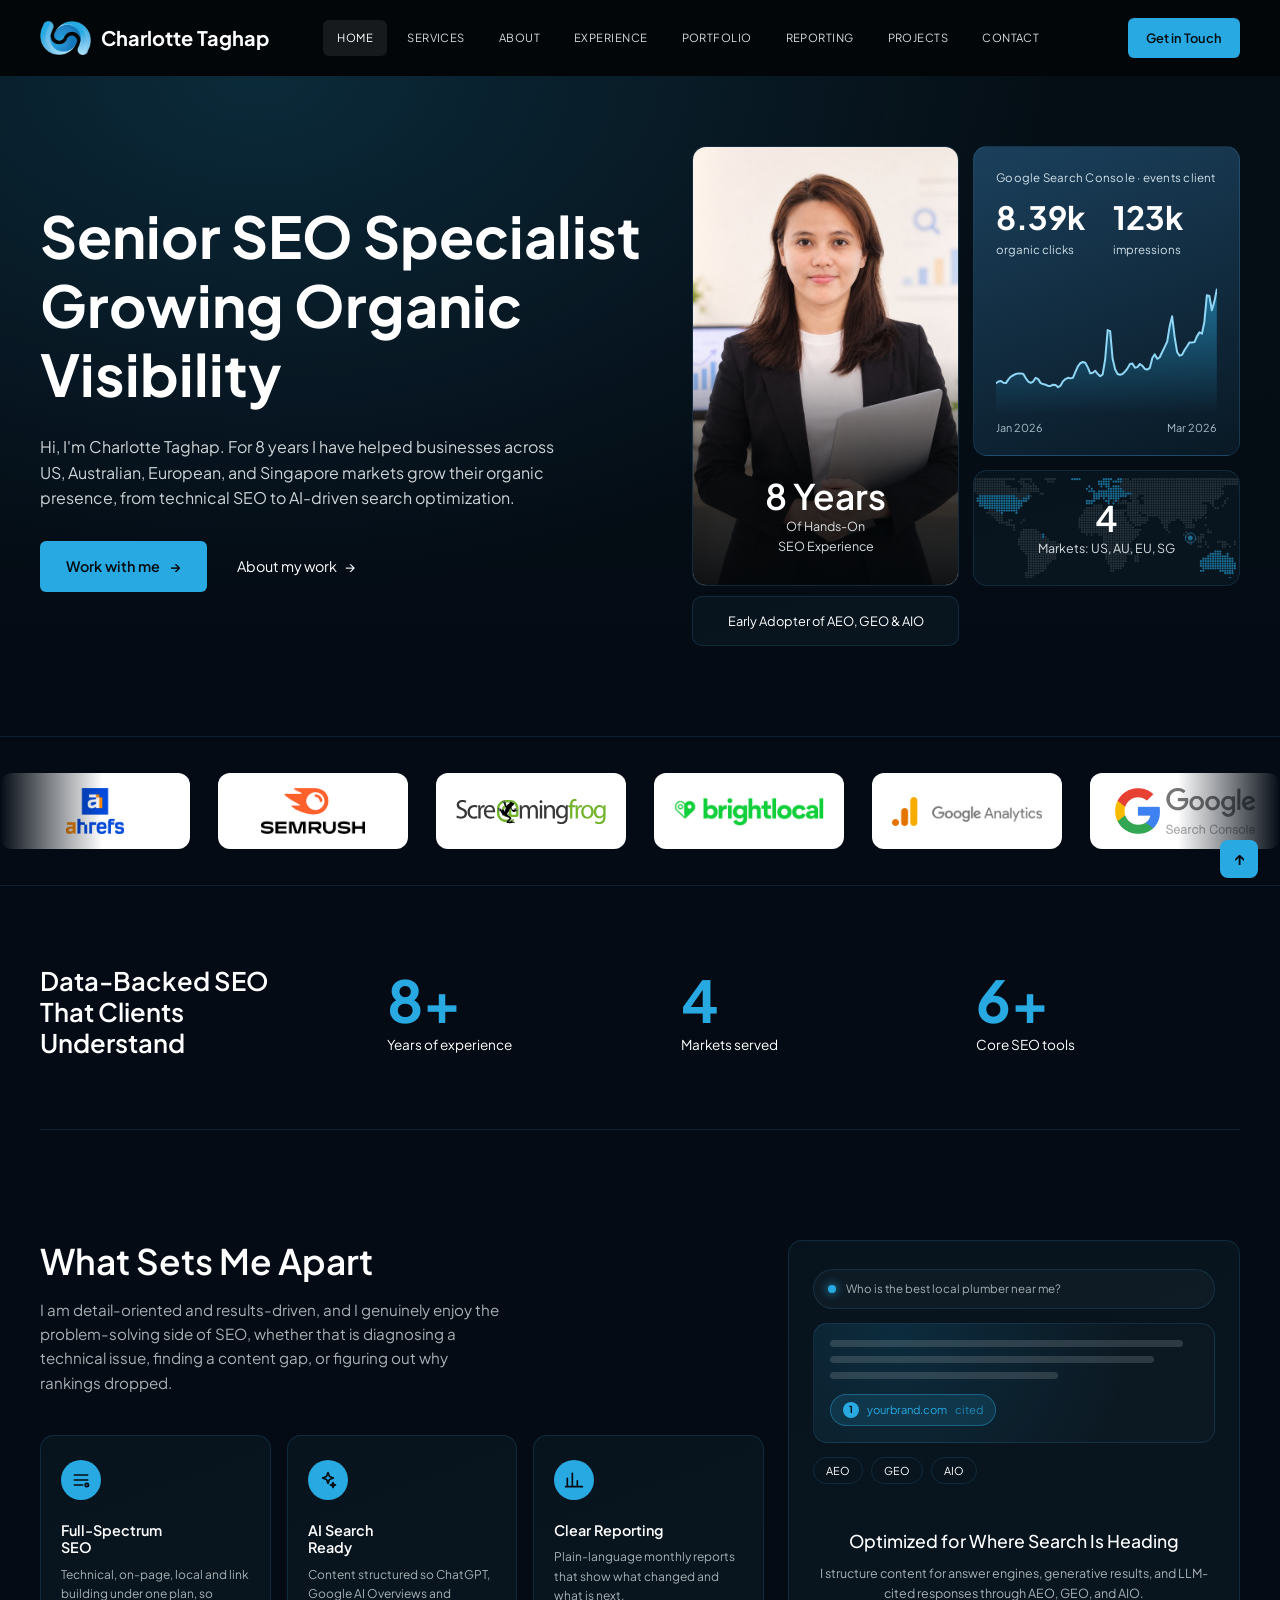
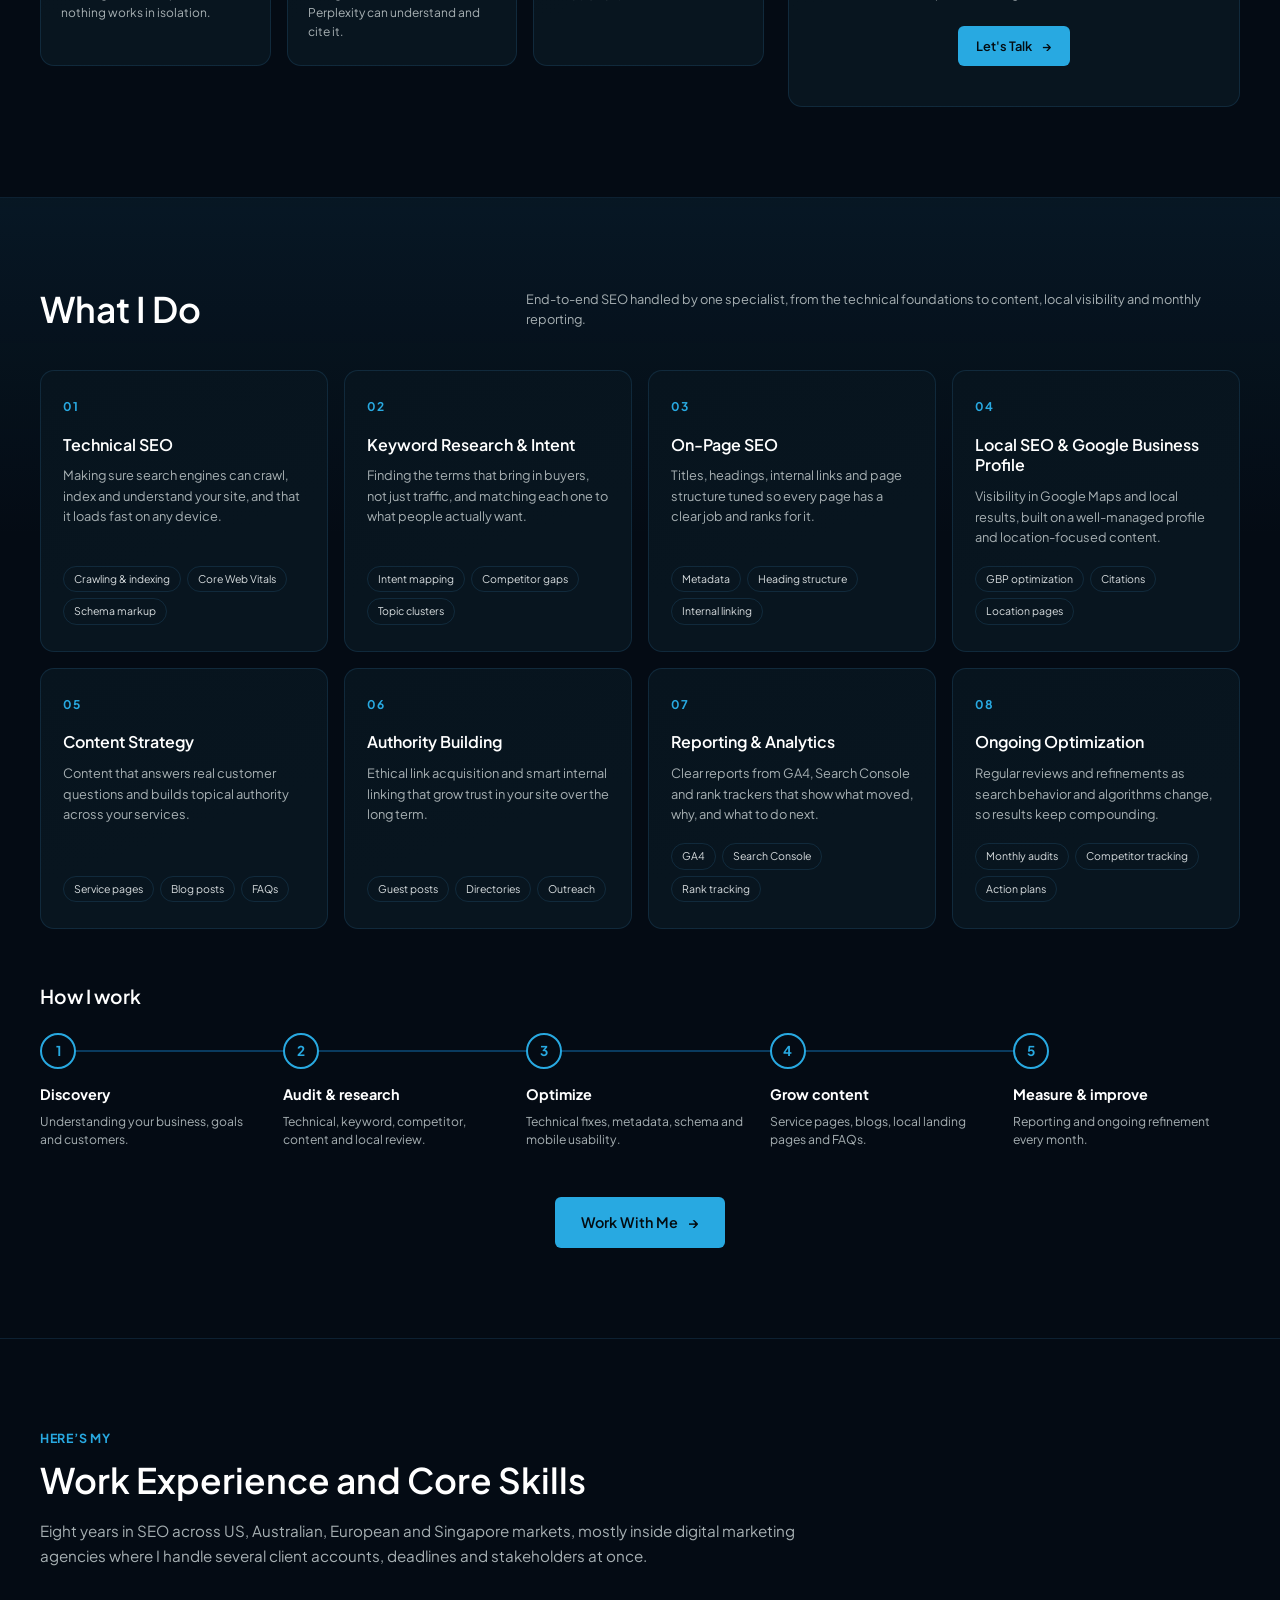
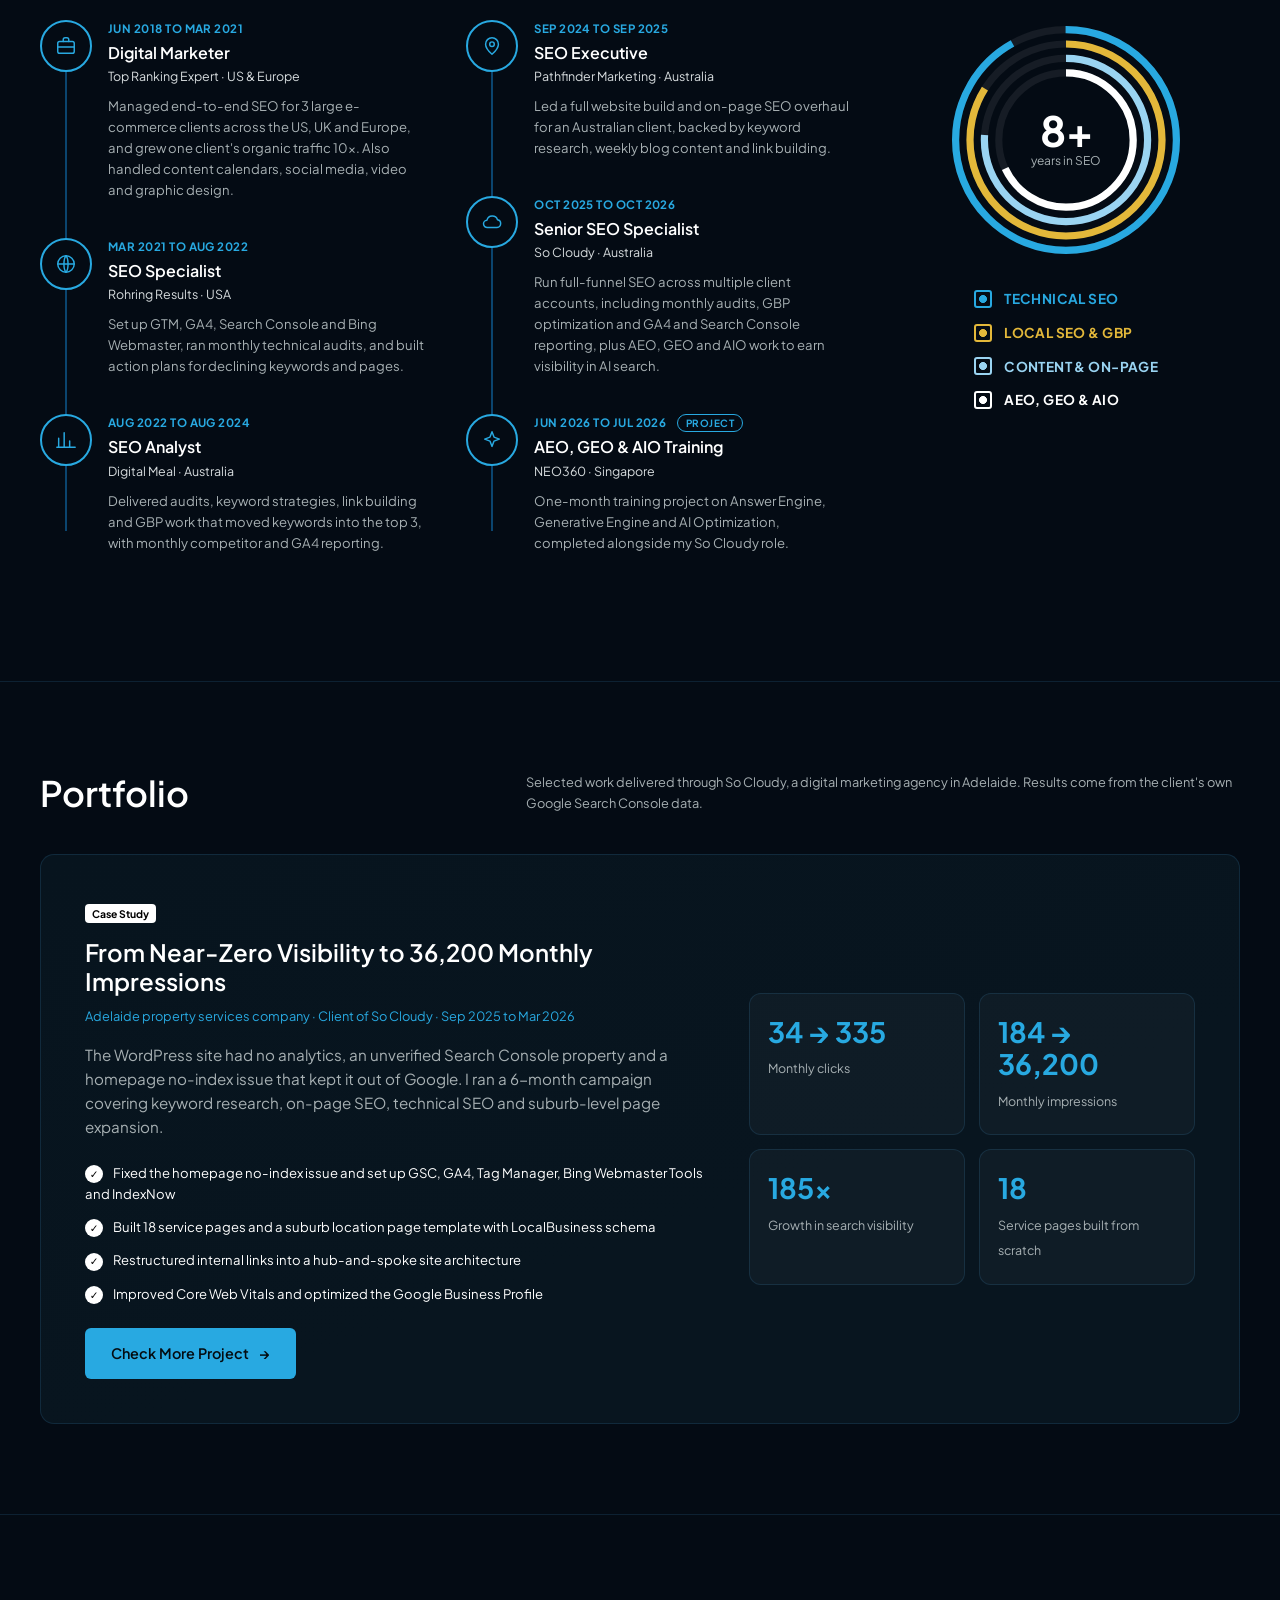
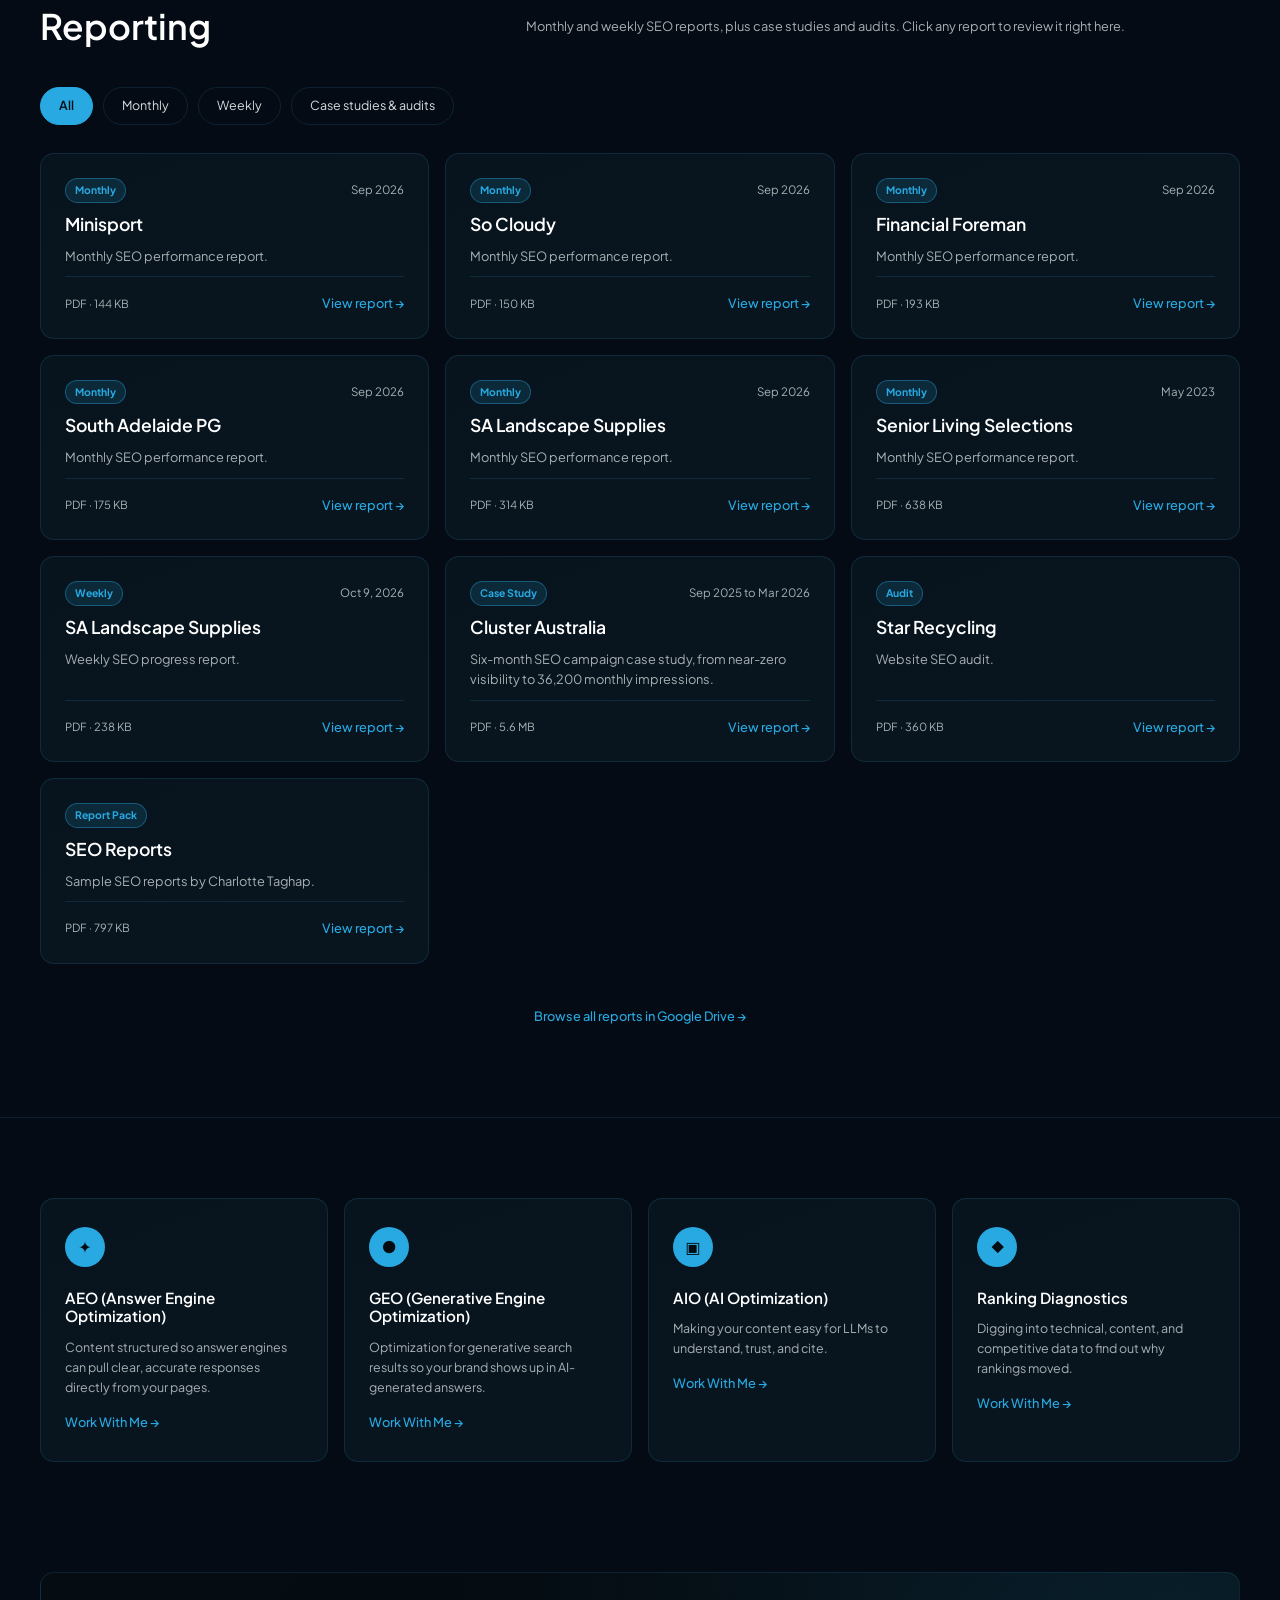
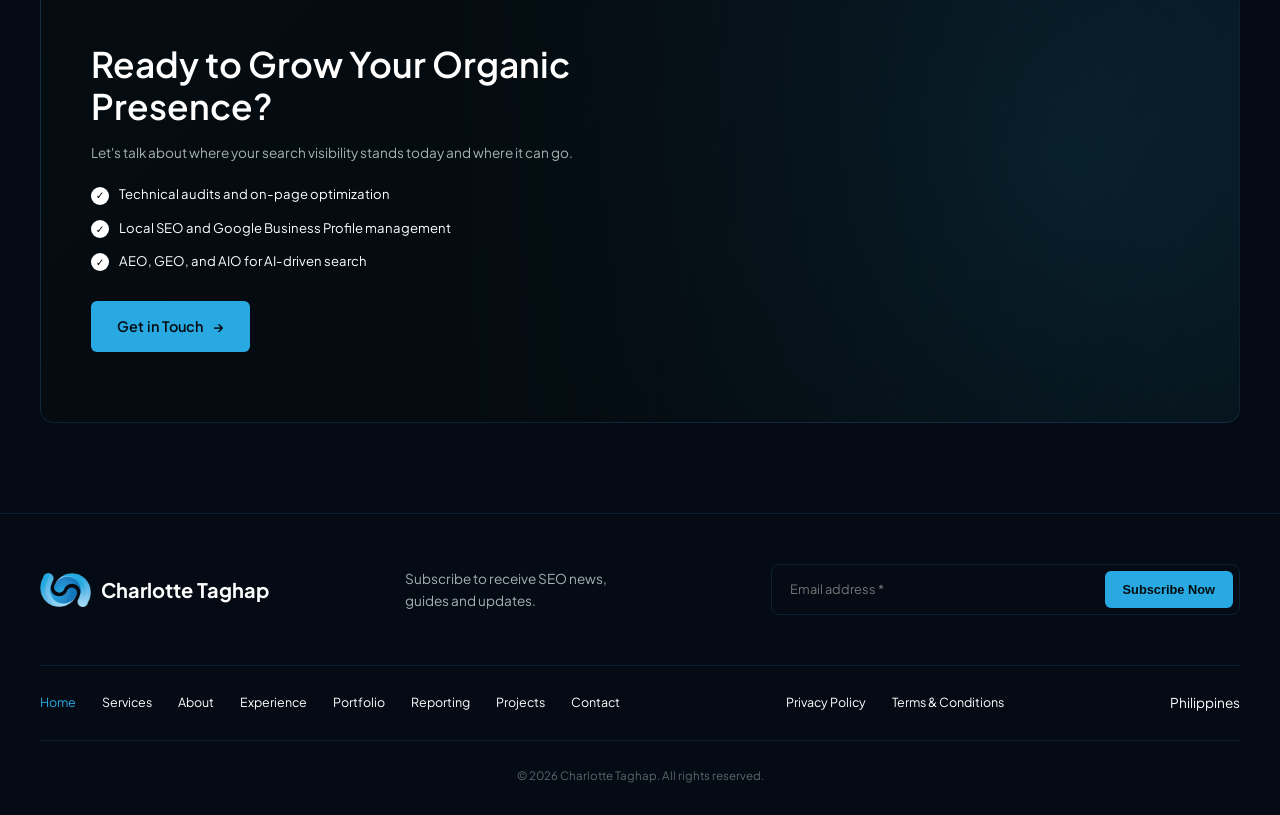
==== commit 11935db8: "Remove Senior Living Selections case study from Reporting Co-Authored-By: Claude Sonnet 5.5 <noreply" ====
--- a/index.html
+++ b/index.html
@@ -407,15 +407,6 @@
             </div>
           </article>
           <article class="card rpt" data-cat="case">
-            <div class="rpt__top"><span class="rpt__tag">Case Study</span></div>
-            <h3>Senior Living Selections</h3>
-            <p>Web case study.</p>
-            <div class="rpt__foot">
-              <span class="rpt__file">PDF &middot; 111 KB</span>
-              <a class="more rpt__open" href="https://drive.google.com/file/d/1kV1vqAGTSGKY872mT5B7fsl0u9GzuBn5/view" data-preview="https://drive.google.com/file/d/1kV1vqAGTSGKY872mT5B7fsl0u9GzuBn5/preview" data-title="Senior Living Selections (Case Study)" target="_blank" rel="noopener">View report &rarr;</a>
-            </div>
-          </article>
-          <article class="card rpt" data-cat="case">
             <div class="rpt__top"><span class="rpt__tag">Audit</span></div>
             <h3>Star Recycling</h3>
             <p>Website SEO audit.</p>
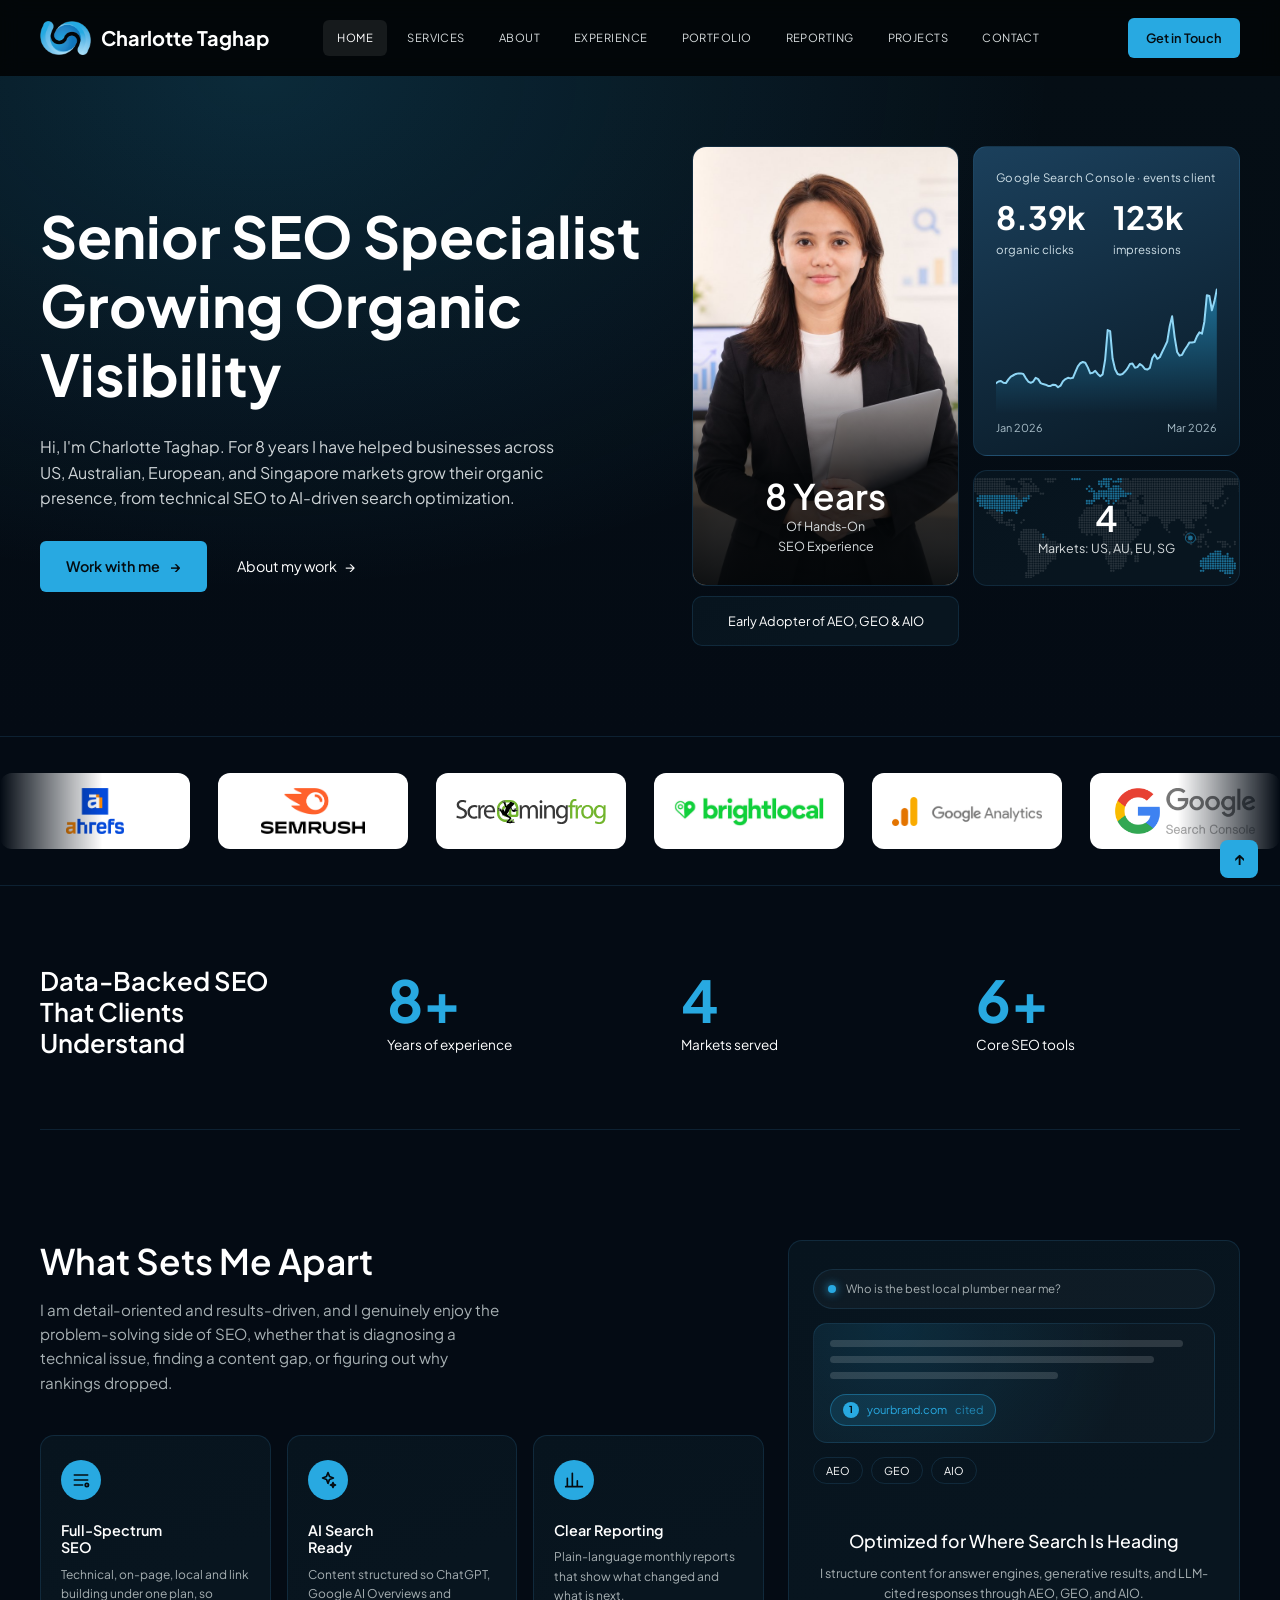
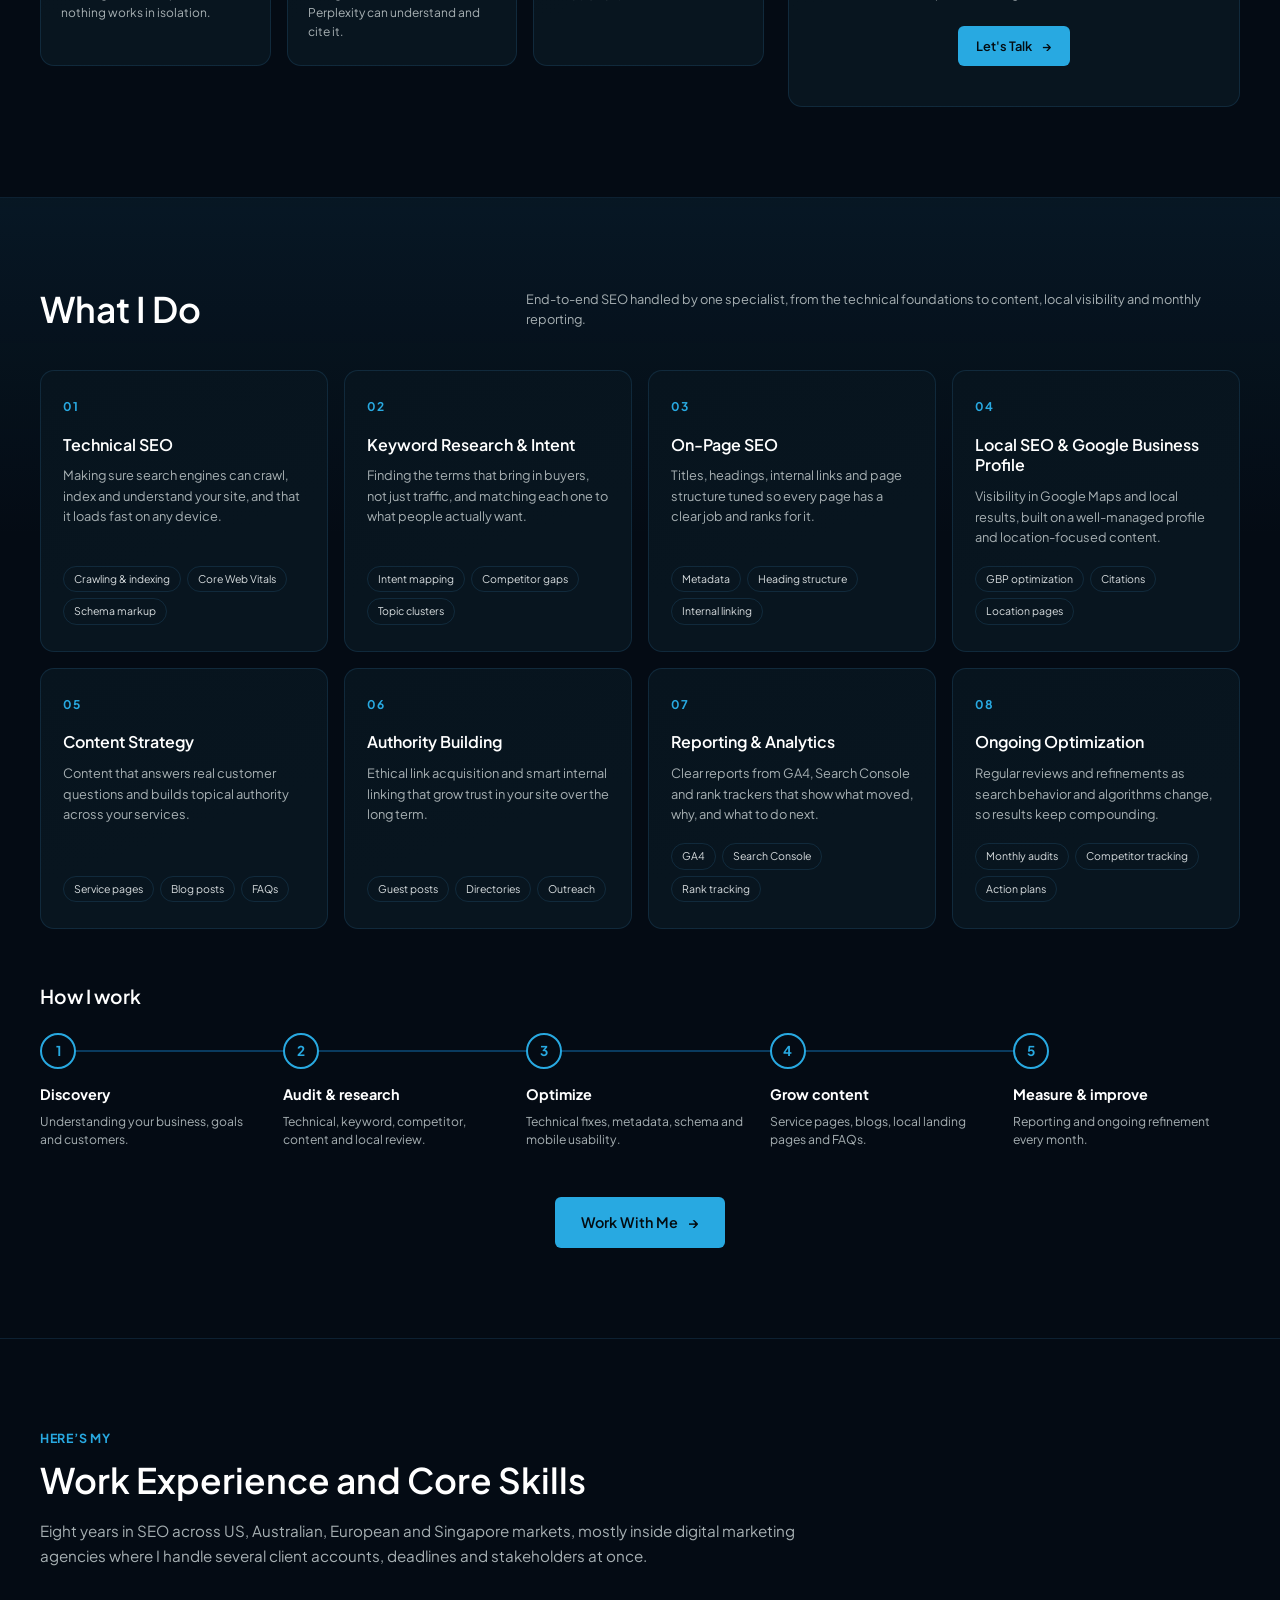
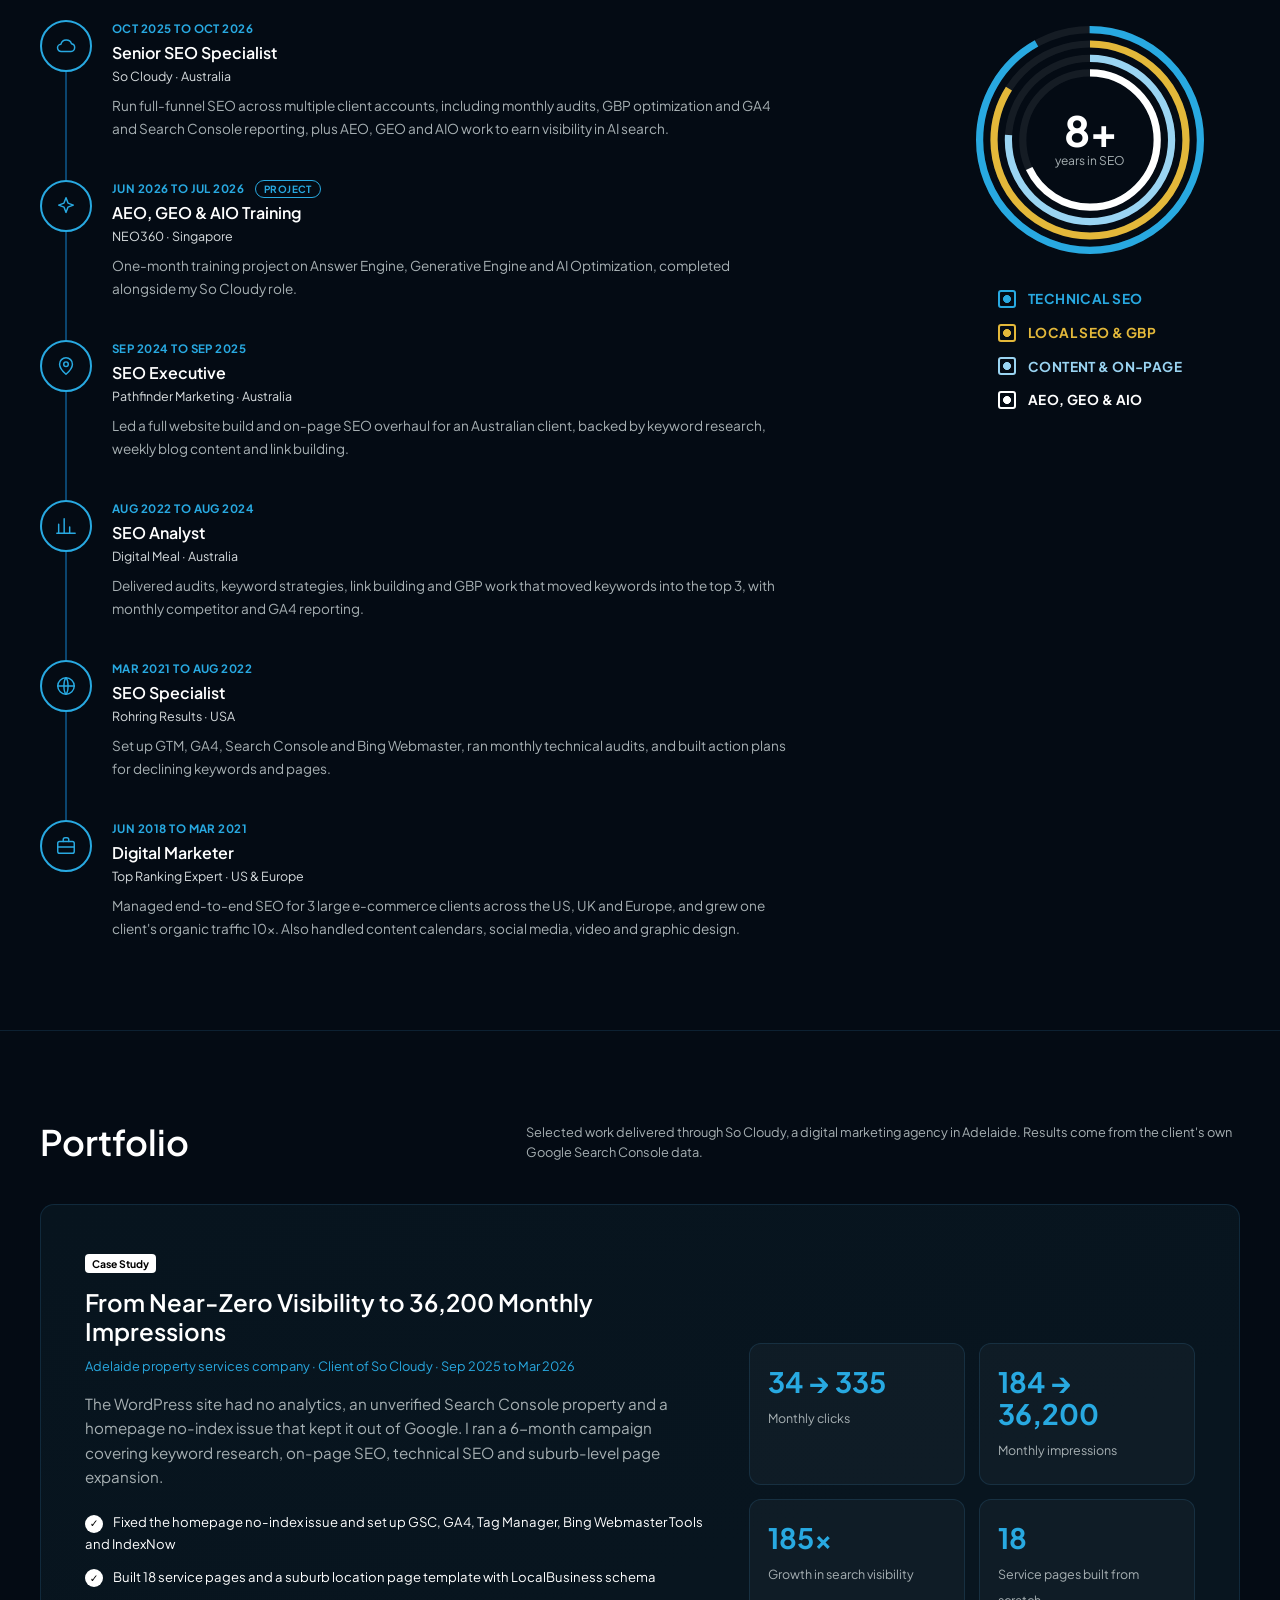
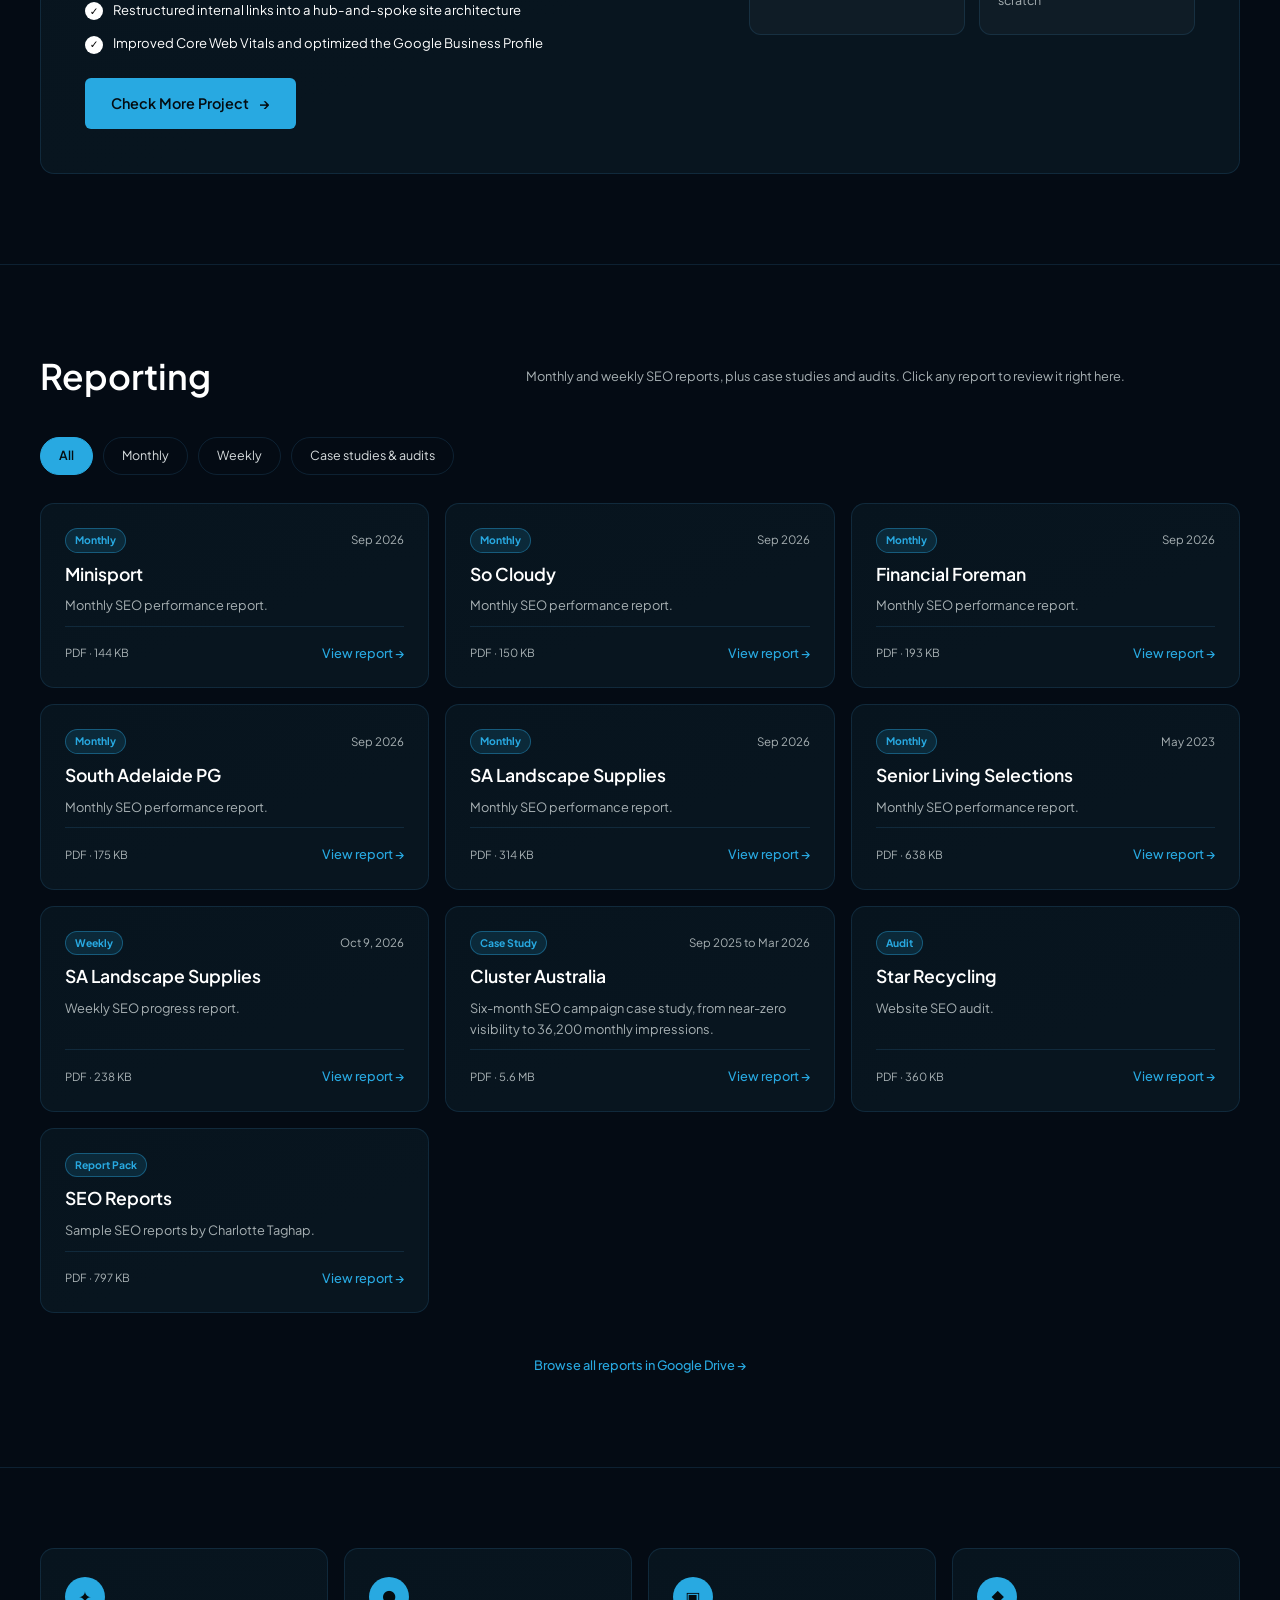
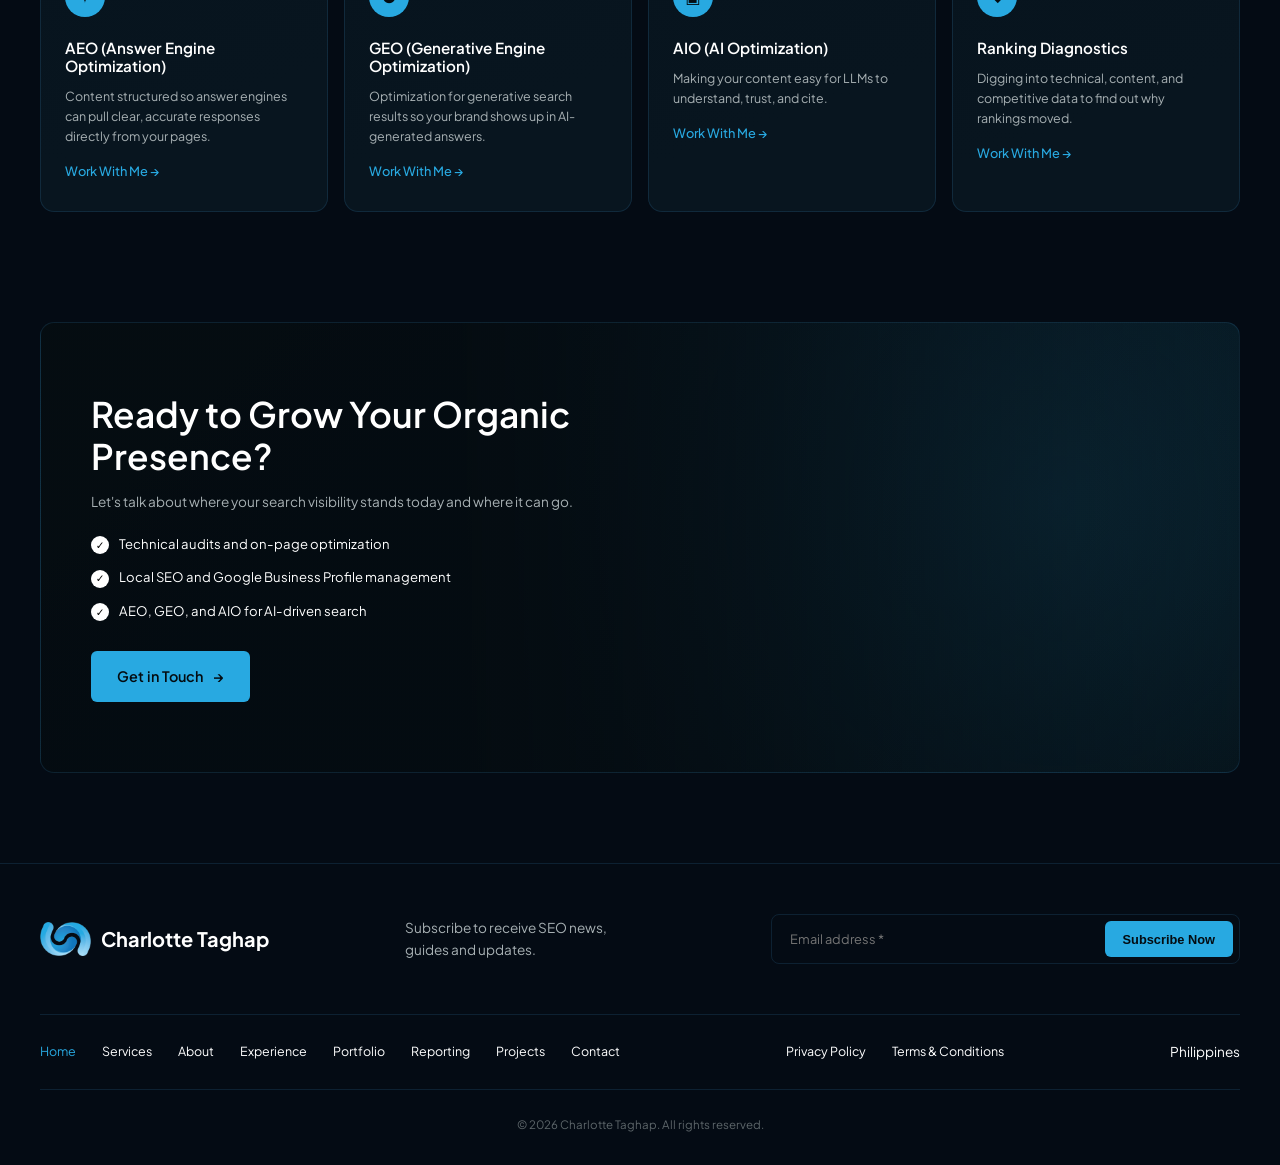
==== commit 48a8ae97: "Experience: single-column timeline, newest to oldest, fix hanging connector Co-Authored-By: Claude S" ====
--- a/index.html
+++ b/index.html
@@ -239,30 +239,28 @@
         <div class="exp__grid">
           <ol class="tl">
             <li class="tl__item">
-              <span class="tl__icon"><svg viewBox="0 0 24 24"><rect x="3" y="7" width="18" height="13" rx="2"/><path d="M9 7V5a2 2 0 0 1 2-2h2a2 2 0 0 1 2 2v2M3 13h18"/></svg></span>
-              <div><span class="tl__date">Jun 2018 to Mar 2021</span><h4>Digital Marketer</h4><span class="tl__co">Top Ranking Expert &middot; US &amp; Europe</span><p>Managed end-to-end SEO for 3 large e-commerce clients across the US, UK and Europe, and grew one client's organic traffic 10x. Also handled content calendars, social media, video and graphic design.</p></div>
+              <span class="tl__icon"><svg viewBox="0 0 24 24"><path d="M7 18a4 4 0 0 1-.5-8A6 6 0 0 1 18 9.5 4.3 4.3 0 0 1 17.5 18z"/></svg></span>
+              <div><span class="tl__date">Oct 2025 to Oct 2026</span><h4>Senior SEO Specialist</h4><span class="tl__co">So Cloudy &middot; Australia</span><p>Run full-funnel SEO across multiple client accounts, including monthly audits, GBP optimization and GA4 and Search Console reporting, plus AEO, GEO and AIO work to earn visibility in AI search.</p></div>
+            </li>
+            <li class="tl__item">
+              <span class="tl__icon"><svg viewBox="0 0 24 24"><path d="M12 3l2.2 5.8L20 11l-5.8 2.2L12 19l-2.2-5.8L4 11l5.8-2.2z"/></svg></span>
+              <div><span class="tl__date">Jun 2026 to Jul 2026 <em class="tl__tag">Project</em></span><h4>AEO, GEO &amp; AIO Training</h4><span class="tl__co">NEO360 &middot; Singapore</span><p>One-month training project on Answer Engine, Generative Engine and AI Optimization, completed alongside my So Cloudy role.</p></div>
+            </li>
+            <li class="tl__item">
+              <span class="tl__icon"><svg viewBox="0 0 24 24"><path d="M12 21s7-6.2 7-11a7 7 0 0 0-14 0c0 4.8 7 11 7 11z"/><circle cx="12" cy="10" r="2.5"/></svg></span>
+              <div><span class="tl__date">Sep 2024 to Sep 2025</span><h4>SEO Executive</h4><span class="tl__co">Pathfinder Marketing &middot; Australia</span><p>Led a full website build and on-page SEO overhaul for an Australian client, backed by keyword research, weekly blog content and link building.</p></div>
+            </li>
+            <li class="tl__item">
+              <span class="tl__icon"><svg viewBox="0 0 24 24"><path d="M4 20V10M10 20V4M16 20v-7M22 20H2"/></svg></span>
+              <div><span class="tl__date">Aug 2022 to Aug 2024</span><h4>SEO Analyst</h4><span class="tl__co">Digital Meal &middot; Australia</span><p>Delivered audits, keyword strategies, link building and GBP work that moved keywords into the top 3, with monthly competitor and GA4 reporting.</p></div>
             </li>
             <li class="tl__item">
               <span class="tl__icon"><svg viewBox="0 0 24 24"><circle cx="12" cy="12" r="9"/><path d="M3 12h18M12 3c3 3.2 3 14.8 0 18M12 3c-3 3.2-3 14.8 0 18"/></svg></span>
               <div><span class="tl__date">Mar 2021 to Aug 2022</span><h4>SEO Specialist</h4><span class="tl__co">Rohring Results &middot; USA</span><p>Set up GTM, GA4, Search Console and Bing Webmaster, ran monthly technical audits, and built action plans for declining keywords and pages.</p></div>
             </li>
             <li class="tl__item">
-              <span class="tl__icon"><svg viewBox="0 0 24 24"><path d="M4 20V10M10 20V4M16 20v-7M22 20H2"/></svg></span>
-              <div><span class="tl__date">Aug 2022 to Aug 2024</span><h4>SEO Analyst</h4><span class="tl__co">Digital Meal &middot; Australia</span><p>Delivered audits, keyword strategies, link building and GBP work that moved keywords into the top 3, with monthly competitor and GA4 reporting.</p></div>
-            </li>
-          </ol>
-          <ol class="tl">
-            <li class="tl__item">
-              <span class="tl__icon"><svg viewBox="0 0 24 24"><path d="M12 21s7-6.2 7-11a7 7 0 0 0-14 0c0 4.8 7 11 7 11z"/><circle cx="12" cy="10" r="2.5"/></svg></span>
-              <div><span class="tl__date">Sep 2024 to Sep 2025</span><h4>SEO Executive</h4><span class="tl__co">Pathfinder Marketing &middot; Australia</span><p>Led a full website build and on-page SEO overhaul for an Australian client, backed by keyword research, weekly blog content and link building.</p></div>
-            </li>
-            <li class="tl__item">
-              <span class="tl__icon"><svg viewBox="0 0 24 24"><path d="M7 18a4 4 0 0 1-.5-8A6 6 0 0 1 18 9.5 4.3 4.3 0 0 1 17.5 18z"/></svg></span>
-              <div><span class="tl__date">Oct 2025 to Oct 2026</span><h4>Senior SEO Specialist</h4><span class="tl__co">So Cloudy &middot; Australia</span><p>Run full-funnel SEO across multiple client accounts, including monthly audits, GBP optimization and GA4 and Search Console reporting, plus AEO, GEO and AIO work to earn visibility in AI search.</p></div>
-            </li>
-            <li class="tl__item">
-              <span class="tl__icon"><svg viewBox="0 0 24 24"><path d="M12 3l2.2 5.8L20 11l-5.8 2.2L12 19l-2.2-5.8L4 11l5.8-2.2z"/></svg></span>
-              <div><span class="tl__date">Jun 2026 to Jul 2026 <em class="tl__tag">Project</em></span><h4>AEO, GEO &amp; AIO Training</h4><span class="tl__co">NEO360 &middot; Singapore</span><p>One-month training project on Answer Engine, Generative Engine and AI Optimization, completed alongside my So Cloudy role.</p></div>
+              <span class="tl__icon"><svg viewBox="0 0 24 24"><rect x="3" y="7" width="18" height="13" rx="2"/><path d="M9 7V5a2 2 0 0 1 2-2h2a2 2 0 0 1 2 2v2M3 13h18"/></svg></span>
+              <div><span class="tl__date">Jun 2018 to Mar 2021</span><h4>Digital Marketer</h4><span class="tl__co">Top Ranking Expert &middot; US &amp; Europe</span><p>Managed end-to-end SEO for 3 large e-commerce clients across the US, UK and Europe, and grew one client's organic traffic 10x. Also handled content calendars, social media, video and graphic design.</p></div>
             </li>
           </ol>
           <div class="skills">
--- a/style.css
+++ b/style.css
@@ -224,18 +224,19 @@
 .exp__eyebrow { display: block; color: var(--brand); font-size: 0.78rem; font-weight: 700; letter-spacing: 0.06em; text-transform: uppercase; margin-bottom: 10px; }
 .exp h2 { max-width: 640px; margin-bottom: 18px; }
 .exp__intro { max-width: 760px; margin-bottom: 52px; }
-.exp__grid { display: grid; grid-template-columns: 1fr 1fr 0.9fr; gap: 40px; align-items: start; }
+.exp__grid { display: grid; grid-template-columns: minmax(0, 1fr) 300px; gap: 72px; align-items: start; }
 .tl { list-style: none; position: relative; }
-.tl::before { content: ""; position: absolute; left: 25px; top: 26px; bottom: 60px; width: 2px; background: var(--brand-2); opacity: 0.55; }
-.tl__item { position: relative; display: grid; grid-template-columns: 52px 1fr; gap: 16px; margin-bottom: 38px; }
+.tl__item { position: relative; display: grid; grid-template-columns: 52px 1fr; gap: 20px; padding-bottom: 40px; }
+.tl__item:last-child { padding-bottom: 0; }
+.tl__item:not(:last-child)::before { content: ""; position: absolute; left: 25px; top: 52px; bottom: 0; width: 2px; background: var(--brand-2); opacity: 0.55; }
 .tl__icon { width: 52px; height: 52px; border-radius: 50%; border: 2px solid var(--brand); background: var(--bg); display: grid; place-items: center; position: relative; z-index: 1; }
 .tl__icon svg { width: 22px; height: 22px; fill: none; stroke: var(--brand); stroke-width: 1.6; stroke-linecap: round; stroke-linejoin: round; }
 .tl__date { display: block; color: var(--brand); font-size: 0.72rem; font-weight: 700; letter-spacing: 0.04em; text-transform: uppercase; margin-bottom: 4px; }
 .tl__tag { font-style: normal; margin-left: 8px; padding: 2px 8px; border: 1px solid var(--brand); border-radius: 999px; font-size: 0.62rem; }
 .tl__item h4 { font-size: 1rem; line-height: 1.3; margin-bottom: 4px; }
 .tl__co { display: block; font-size: 0.78rem; color: #d7dcde; margin-bottom: 8px; }
-.tl__item p { font-size: 0.82rem; color: var(--muted); line-height: 1.6; }
-.skills { text-align: center; }
+.tl__item p { font-size: 0.85rem; color: var(--muted); line-height: 1.65; max-width: 680px; }
+.skills { text-align: center; position: sticky; top: 110px; }
 .ring { position: relative; width: 240px; height: 240px; margin: 0 auto 28px; }
 .ring svg { width: 100%; height: 100%; transform: rotate(-90deg); }
 .r { fill: none; stroke-width: 6; }
@@ -345,6 +346,7 @@
 /* ---------- Responsive ---------- */
 @media (max-width: 1000px) {
   .hero__grid, .features__grid, .section-head, .case, .exp__grid { grid-template-columns: 1fr; }
+  .skills { position: static; }
   .stats__grid { grid-template-columns: 1fr 1fr; }
   .four__grid, .scope-grid { grid-template-columns: 1fr 1fr; }
   .pc--wide { grid-template-columns: 1fr; padding: 28px; }
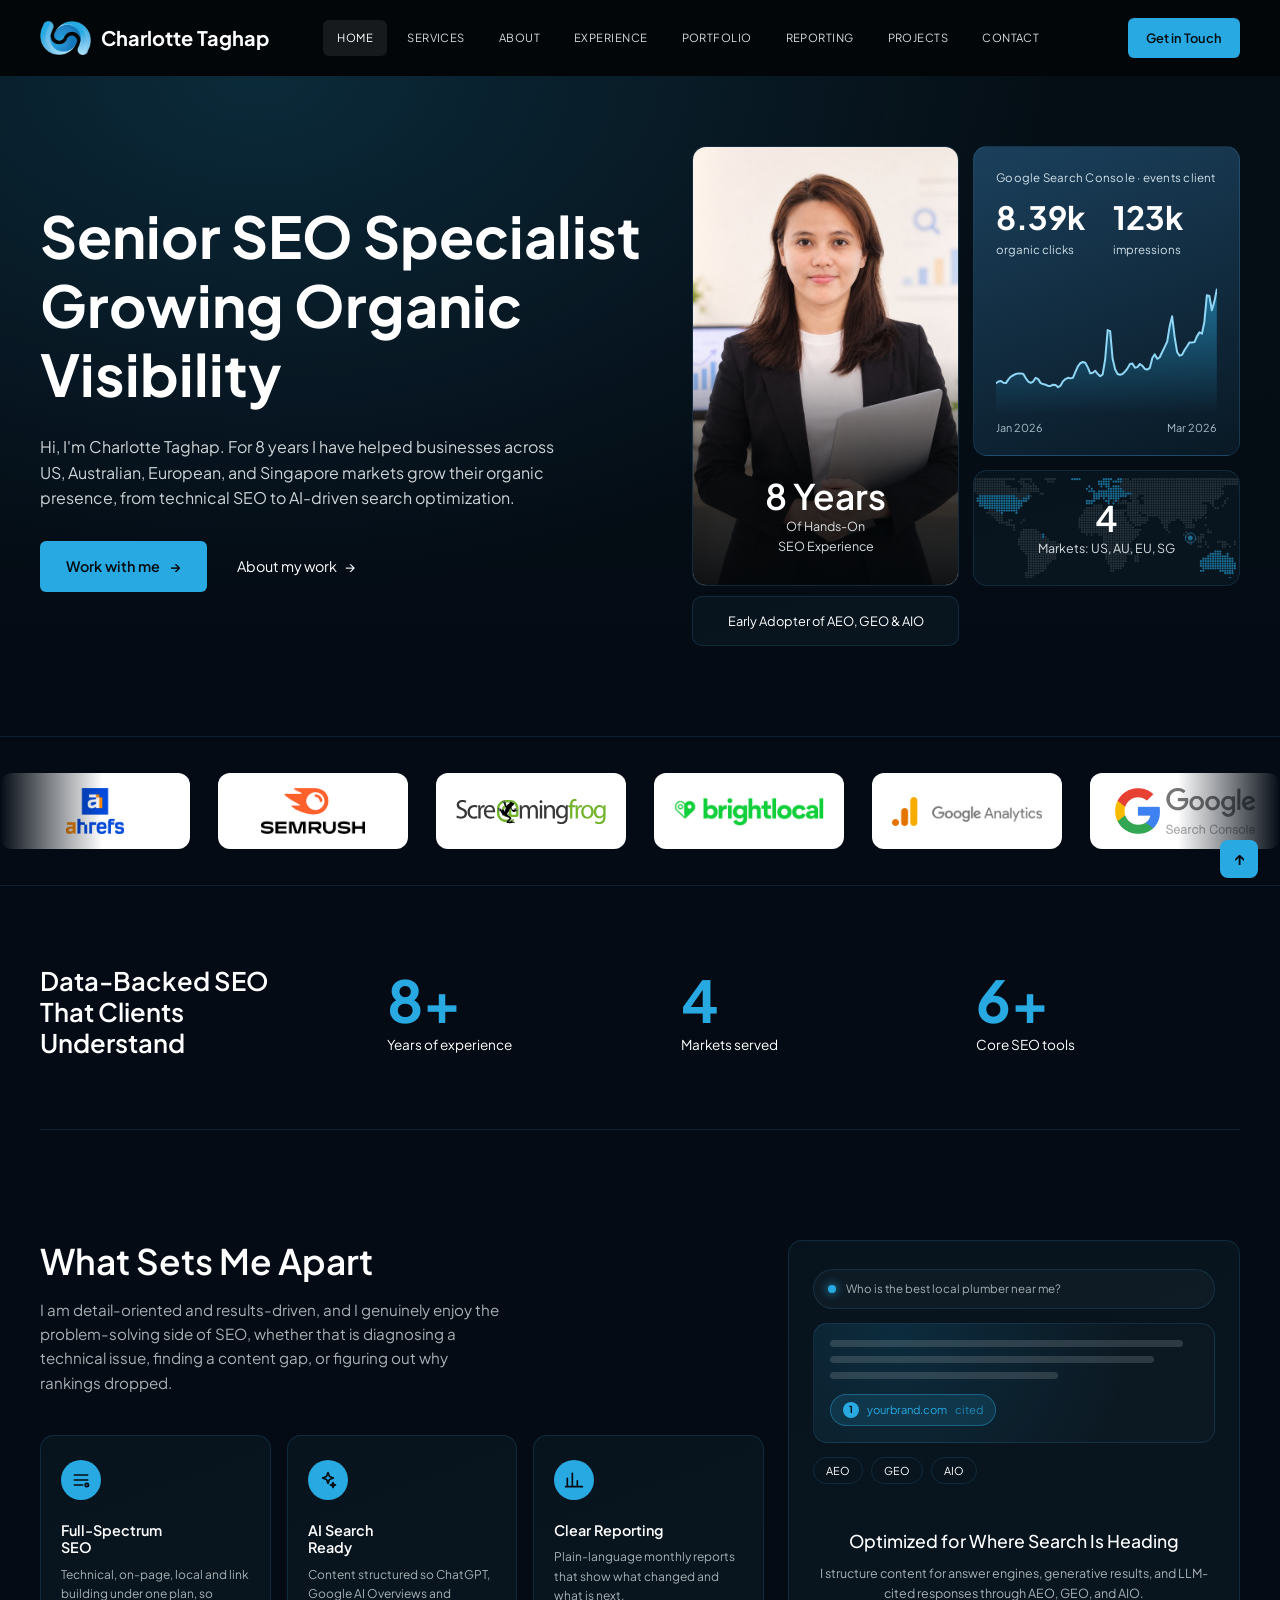
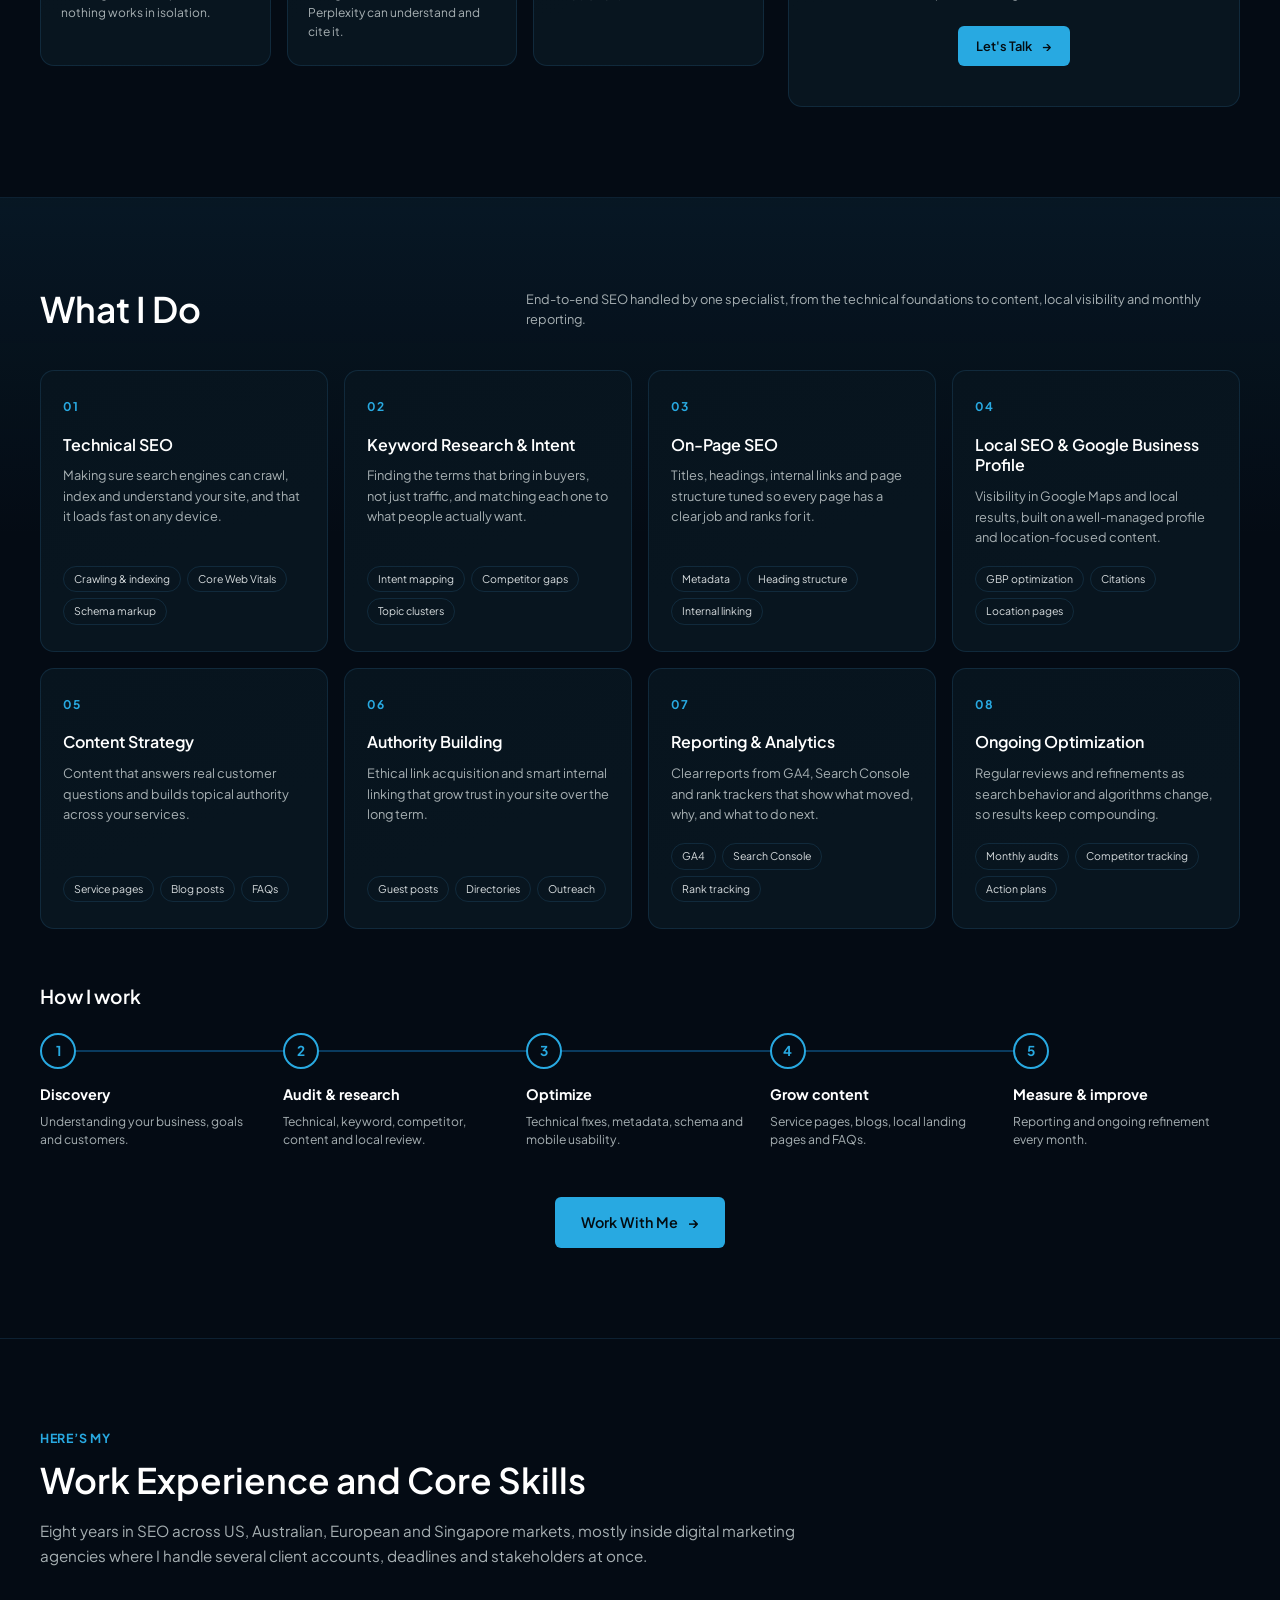
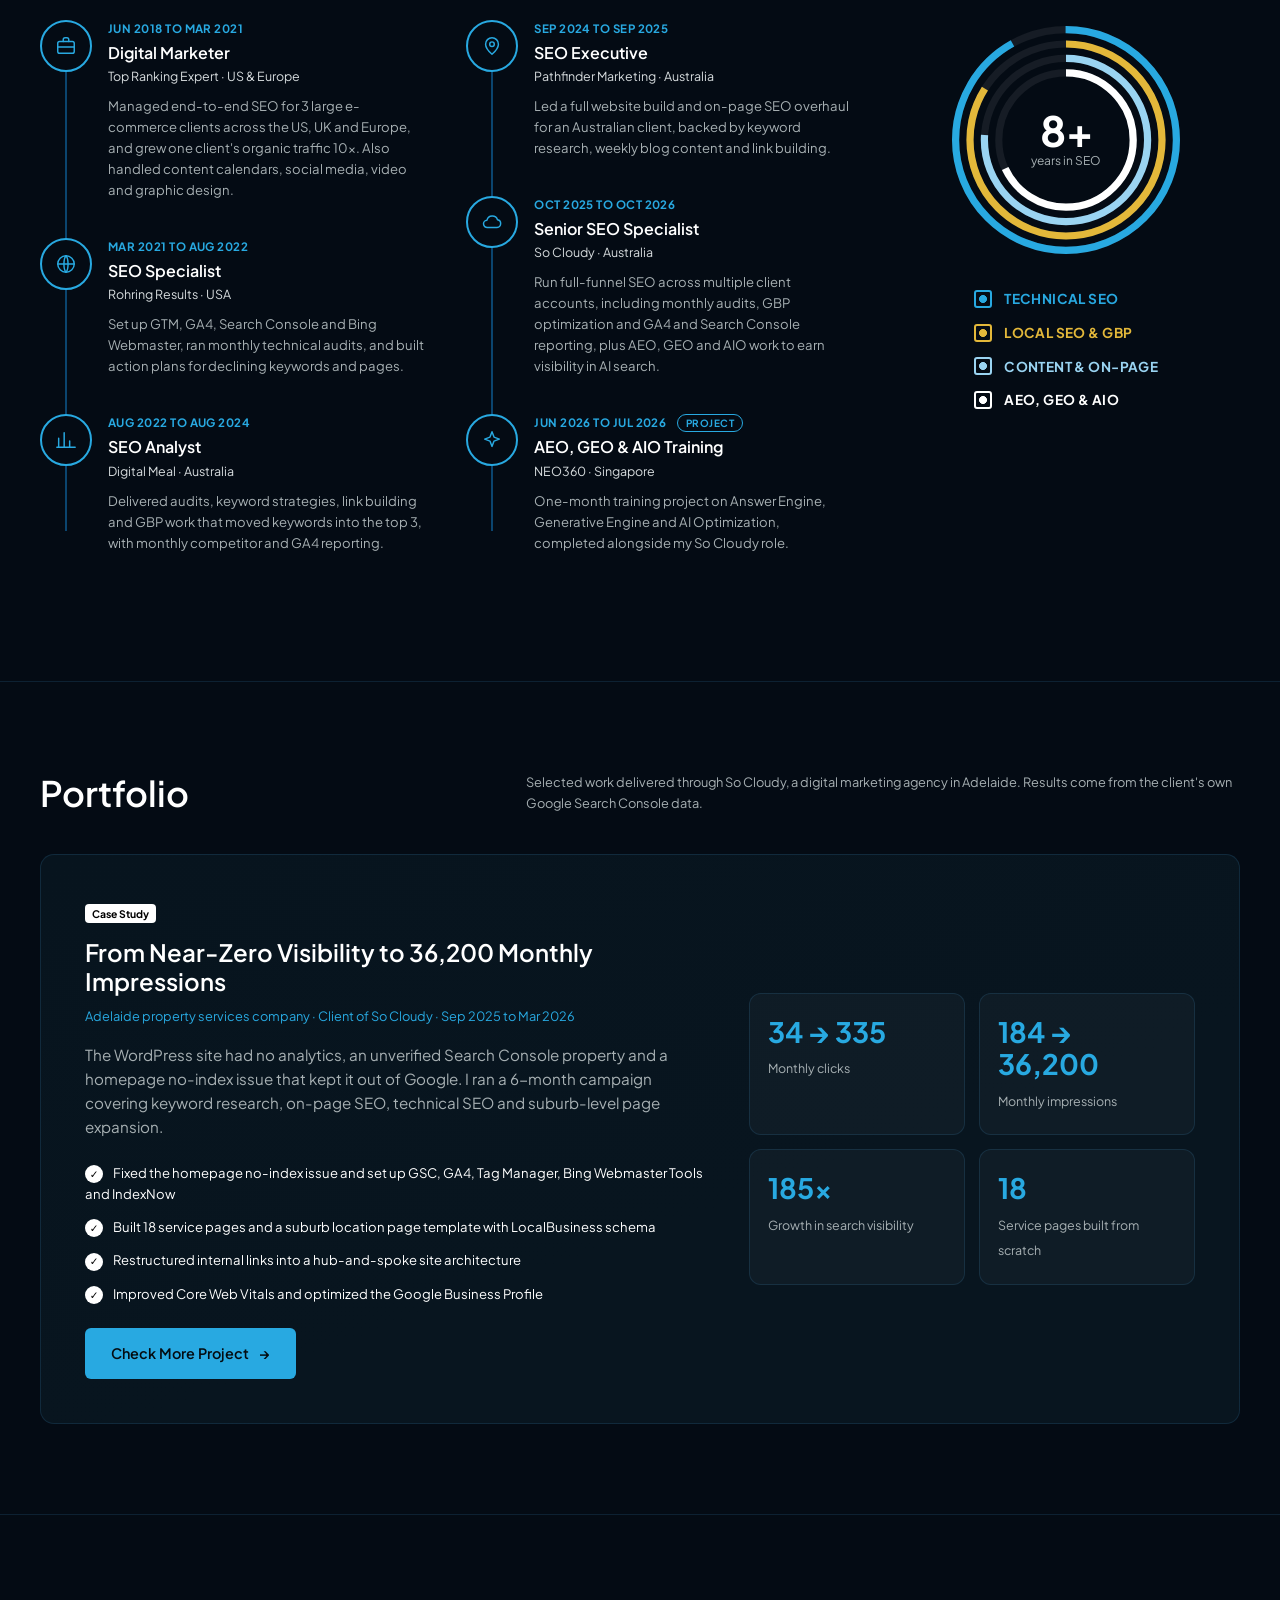
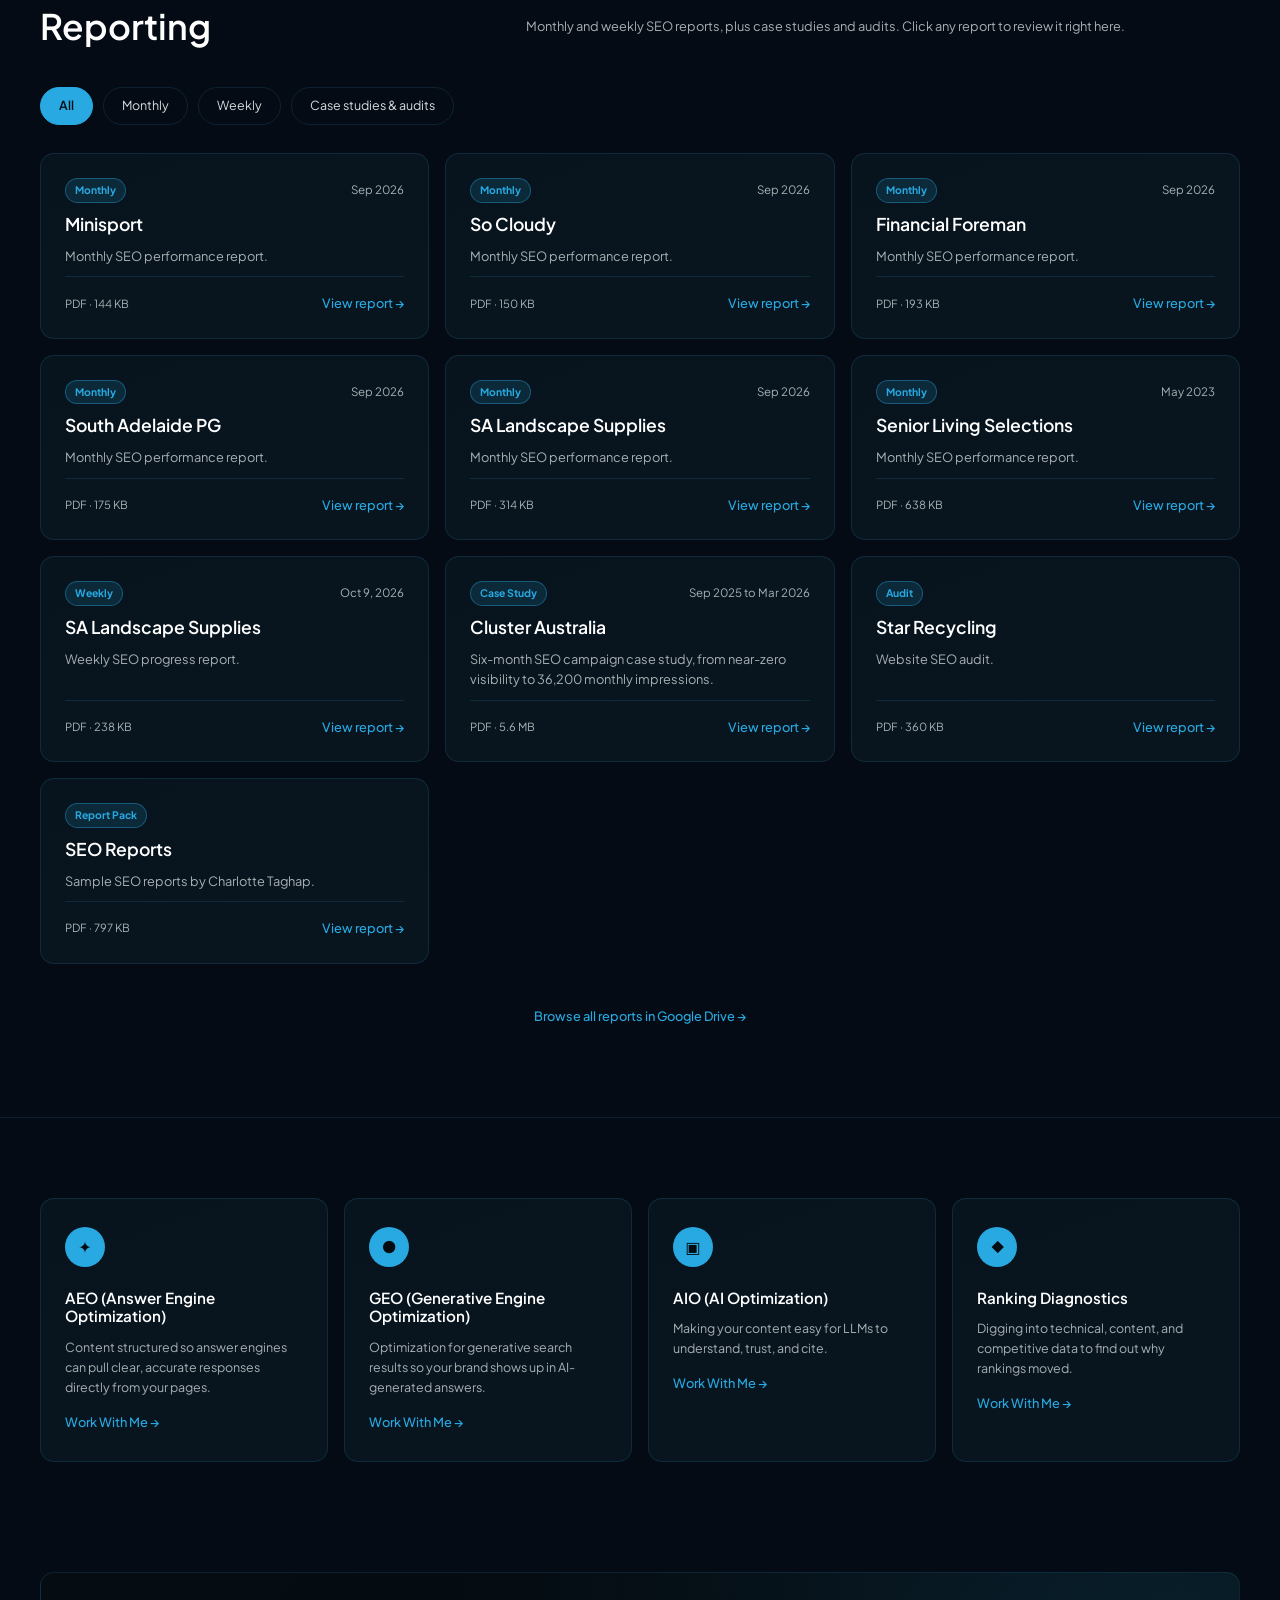
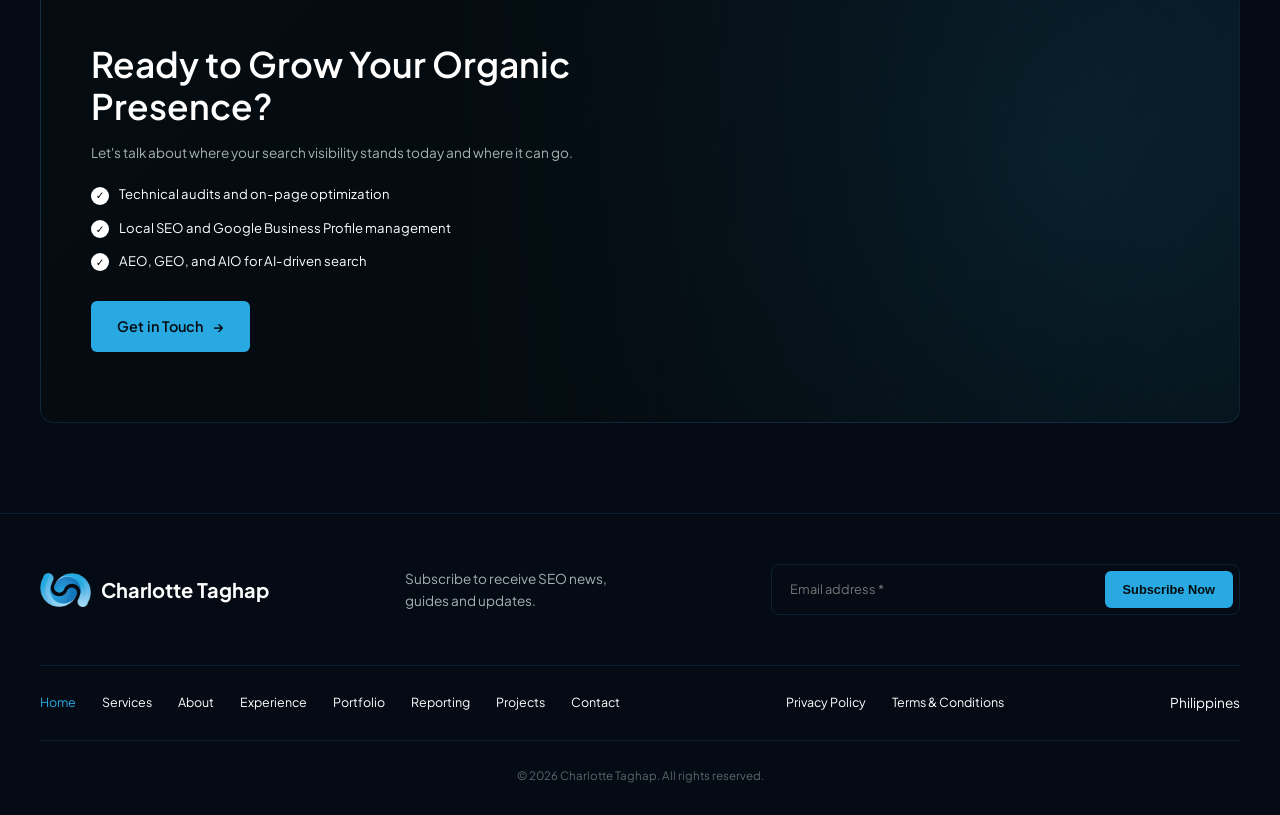
==== commit 43785aeb: "Revert experience section to the previous three-column design Co-Authored-By: Claude Sonnet 5.5 <nor" ====
--- a/index.html
+++ b/index.html
@@ -239,28 +239,30 @@
         <div class="exp__grid">
           <ol class="tl">
             <li class="tl__item">
+              <span class="tl__icon"><svg viewBox="0 0 24 24"><rect x="3" y="7" width="18" height="13" rx="2"/><path d="M9 7V5a2 2 0 0 1 2-2h2a2 2 0 0 1 2 2v2M3 13h18"/></svg></span>
+              <div><span class="tl__date">Jun 2018 to Mar 2021</span><h4>Digital Marketer</h4><span class="tl__co">Top Ranking Expert &middot; US &amp; Europe</span><p>Managed end-to-end SEO for 3 large e-commerce clients across the US, UK and Europe, and grew one client's organic traffic 10x. Also handled content calendars, social media, video and graphic design.</p></div>
+            </li>
+            <li class="tl__item">
+              <span class="tl__icon"><svg viewBox="0 0 24 24"><circle cx="12" cy="12" r="9"/><path d="M3 12h18M12 3c3 3.2 3 14.8 0 18M12 3c-3 3.2-3 14.8 0 18"/></svg></span>
+              <div><span class="tl__date">Mar 2021 to Aug 2022</span><h4>SEO Specialist</h4><span class="tl__co">Rohring Results &middot; USA</span><p>Set up GTM, GA4, Search Console and Bing Webmaster, ran monthly technical audits, and built action plans for declining keywords and pages.</p></div>
+            </li>
+            <li class="tl__item">
+              <span class="tl__icon"><svg viewBox="0 0 24 24"><path d="M4 20V10M10 20V4M16 20v-7M22 20H2"/></svg></span>
+              <div><span class="tl__date">Aug 2022 to Aug 2024</span><h4>SEO Analyst</h4><span class="tl__co">Digital Meal &middot; Australia</span><p>Delivered audits, keyword strategies, link building and GBP work that moved keywords into the top 3, with monthly competitor and GA4 reporting.</p></div>
+            </li>
+          </ol>
+          <ol class="tl">
+            <li class="tl__item">
+              <span class="tl__icon"><svg viewBox="0 0 24 24"><path d="M12 21s7-6.2 7-11a7 7 0 0 0-14 0c0 4.8 7 11 7 11z"/><circle cx="12" cy="10" r="2.5"/></svg></span>
+              <div><span class="tl__date">Sep 2024 to Sep 2025</span><h4>SEO Executive</h4><span class="tl__co">Pathfinder Marketing &middot; Australia</span><p>Led a full website build and on-page SEO overhaul for an Australian client, backed by keyword research, weekly blog content and link building.</p></div>
+            </li>
+            <li class="tl__item">
               <span class="tl__icon"><svg viewBox="0 0 24 24"><path d="M7 18a4 4 0 0 1-.5-8A6 6 0 0 1 18 9.5 4.3 4.3 0 0 1 17.5 18z"/></svg></span>
               <div><span class="tl__date">Oct 2025 to Oct 2026</span><h4>Senior SEO Specialist</h4><span class="tl__co">So Cloudy &middot; Australia</span><p>Run full-funnel SEO across multiple client accounts, including monthly audits, GBP optimization and GA4 and Search Console reporting, plus AEO, GEO and AIO work to earn visibility in AI search.</p></div>
             </li>
             <li class="tl__item">
               <span class="tl__icon"><svg viewBox="0 0 24 24"><path d="M12 3l2.2 5.8L20 11l-5.8 2.2L12 19l-2.2-5.8L4 11l5.8-2.2z"/></svg></span>
               <div><span class="tl__date">Jun 2026 to Jul 2026 <em class="tl__tag">Project</em></span><h4>AEO, GEO &amp; AIO Training</h4><span class="tl__co">NEO360 &middot; Singapore</span><p>One-month training project on Answer Engine, Generative Engine and AI Optimization, completed alongside my So Cloudy role.</p></div>
-            </li>
-            <li class="tl__item">
-              <span class="tl__icon"><svg viewBox="0 0 24 24"><path d="M12 21s7-6.2 7-11a7 7 0 0 0-14 0c0 4.8 7 11 7 11z"/><circle cx="12" cy="10" r="2.5"/></svg></span>
-              <div><span class="tl__date">Sep 2024 to Sep 2025</span><h4>SEO Executive</h4><span class="tl__co">Pathfinder Marketing &middot; Australia</span><p>Led a full website build and on-page SEO overhaul for an Australian client, backed by keyword research, weekly blog content and link building.</p></div>
-            </li>
-            <li class="tl__item">
-              <span class="tl__icon"><svg viewBox="0 0 24 24"><path d="M4 20V10M10 20V4M16 20v-7M22 20H2"/></svg></span>
-              <div><span class="tl__date">Aug 2022 to Aug 2024</span><h4>SEO Analyst</h4><span class="tl__co">Digital Meal &middot; Australia</span><p>Delivered audits, keyword strategies, link building and GBP work that moved keywords into the top 3, with monthly competitor and GA4 reporting.</p></div>
-            </li>
-            <li class="tl__item">
-              <span class="tl__icon"><svg viewBox="0 0 24 24"><circle cx="12" cy="12" r="9"/><path d="M3 12h18M12 3c3 3.2 3 14.8 0 18M12 3c-3 3.2-3 14.8 0 18"/></svg></span>
-              <div><span class="tl__date">Mar 2021 to Aug 2022</span><h4>SEO Specialist</h4><span class="tl__co">Rohring Results &middot; USA</span><p>Set up GTM, GA4, Search Console and Bing Webmaster, ran monthly technical audits, and built action plans for declining keywords and pages.</p></div>
-            </li>
-            <li class="tl__item">
-              <span class="tl__icon"><svg viewBox="0 0 24 24"><rect x="3" y="7" width="18" height="13" rx="2"/><path d="M9 7V5a2 2 0 0 1 2-2h2a2 2 0 0 1 2 2v2M3 13h18"/></svg></span>
-              <div><span class="tl__date">Jun 2018 to Mar 2021</span><h4>Digital Marketer</h4><span class="tl__co">Top Ranking Expert &middot; US &amp; Europe</span><p>Managed end-to-end SEO for 3 large e-commerce clients across the US, UK and Europe, and grew one client's organic traffic 10x. Also handled content calendars, social media, video and graphic design.</p></div>
             </li>
           </ol>
           <div class="skills">
--- a/style.css
+++ b/style.css
@@ -224,19 +224,18 @@
 .exp__eyebrow { display: block; color: var(--brand); font-size: 0.78rem; font-weight: 700; letter-spacing: 0.06em; text-transform: uppercase; margin-bottom: 10px; }
 .exp h2 { max-width: 640px; margin-bottom: 18px; }
 .exp__intro { max-width: 760px; margin-bottom: 52px; }
-.exp__grid { display: grid; grid-template-columns: minmax(0, 1fr) 300px; gap: 72px; align-items: start; }
+.exp__grid { display: grid; grid-template-columns: 1fr 1fr 0.9fr; gap: 40px; align-items: start; }
 .tl { list-style: none; position: relative; }
-.tl__item { position: relative; display: grid; grid-template-columns: 52px 1fr; gap: 20px; padding-bottom: 40px; }
-.tl__item:last-child { padding-bottom: 0; }
-.tl__item:not(:last-child)::before { content: ""; position: absolute; left: 25px; top: 52px; bottom: 0; width: 2px; background: var(--brand-2); opacity: 0.55; }
+.tl::before { content: ""; position: absolute; left: 25px; top: 26px; bottom: 60px; width: 2px; background: var(--brand-2); opacity: 0.55; }
+.tl__item { position: relative; display: grid; grid-template-columns: 52px 1fr; gap: 16px; margin-bottom: 38px; }
 .tl__icon { width: 52px; height: 52px; border-radius: 50%; border: 2px solid var(--brand); background: var(--bg); display: grid; place-items: center; position: relative; z-index: 1; }
 .tl__icon svg { width: 22px; height: 22px; fill: none; stroke: var(--brand); stroke-width: 1.6; stroke-linecap: round; stroke-linejoin: round; }
 .tl__date { display: block; color: var(--brand); font-size: 0.72rem; font-weight: 700; letter-spacing: 0.04em; text-transform: uppercase; margin-bottom: 4px; }
 .tl__tag { font-style: normal; margin-left: 8px; padding: 2px 8px; border: 1px solid var(--brand); border-radius: 999px; font-size: 0.62rem; }
 .tl__item h4 { font-size: 1rem; line-height: 1.3; margin-bottom: 4px; }
 .tl__co { display: block; font-size: 0.78rem; color: #d7dcde; margin-bottom: 8px; }
-.tl__item p { font-size: 0.85rem; color: var(--muted); line-height: 1.65; max-width: 680px; }
-.skills { text-align: center; position: sticky; top: 110px; }
+.tl__item p { font-size: 0.82rem; color: var(--muted); line-height: 1.6; }
+.skills { text-align: center; }
 .ring { position: relative; width: 240px; height: 240px; margin: 0 auto 28px; }
 .ring svg { width: 100%; height: 100%; transform: rotate(-90deg); }
 .r { fill: none; stroke-width: 6; }
@@ -346,7 +345,6 @@
 /* ---------- Responsive ---------- */
 @media (max-width: 1000px) {
   .hero__grid, .features__grid, .section-head, .case, .exp__grid { grid-template-columns: 1fr; }
-  .skills { position: static; }
   .stats__grid { grid-template-columns: 1fr 1fr; }
   .four__grid, .scope-grid { grid-template-columns: 1fr 1fr; }
   .pc--wide { grid-template-columns: 1fr; padding: 28px; }
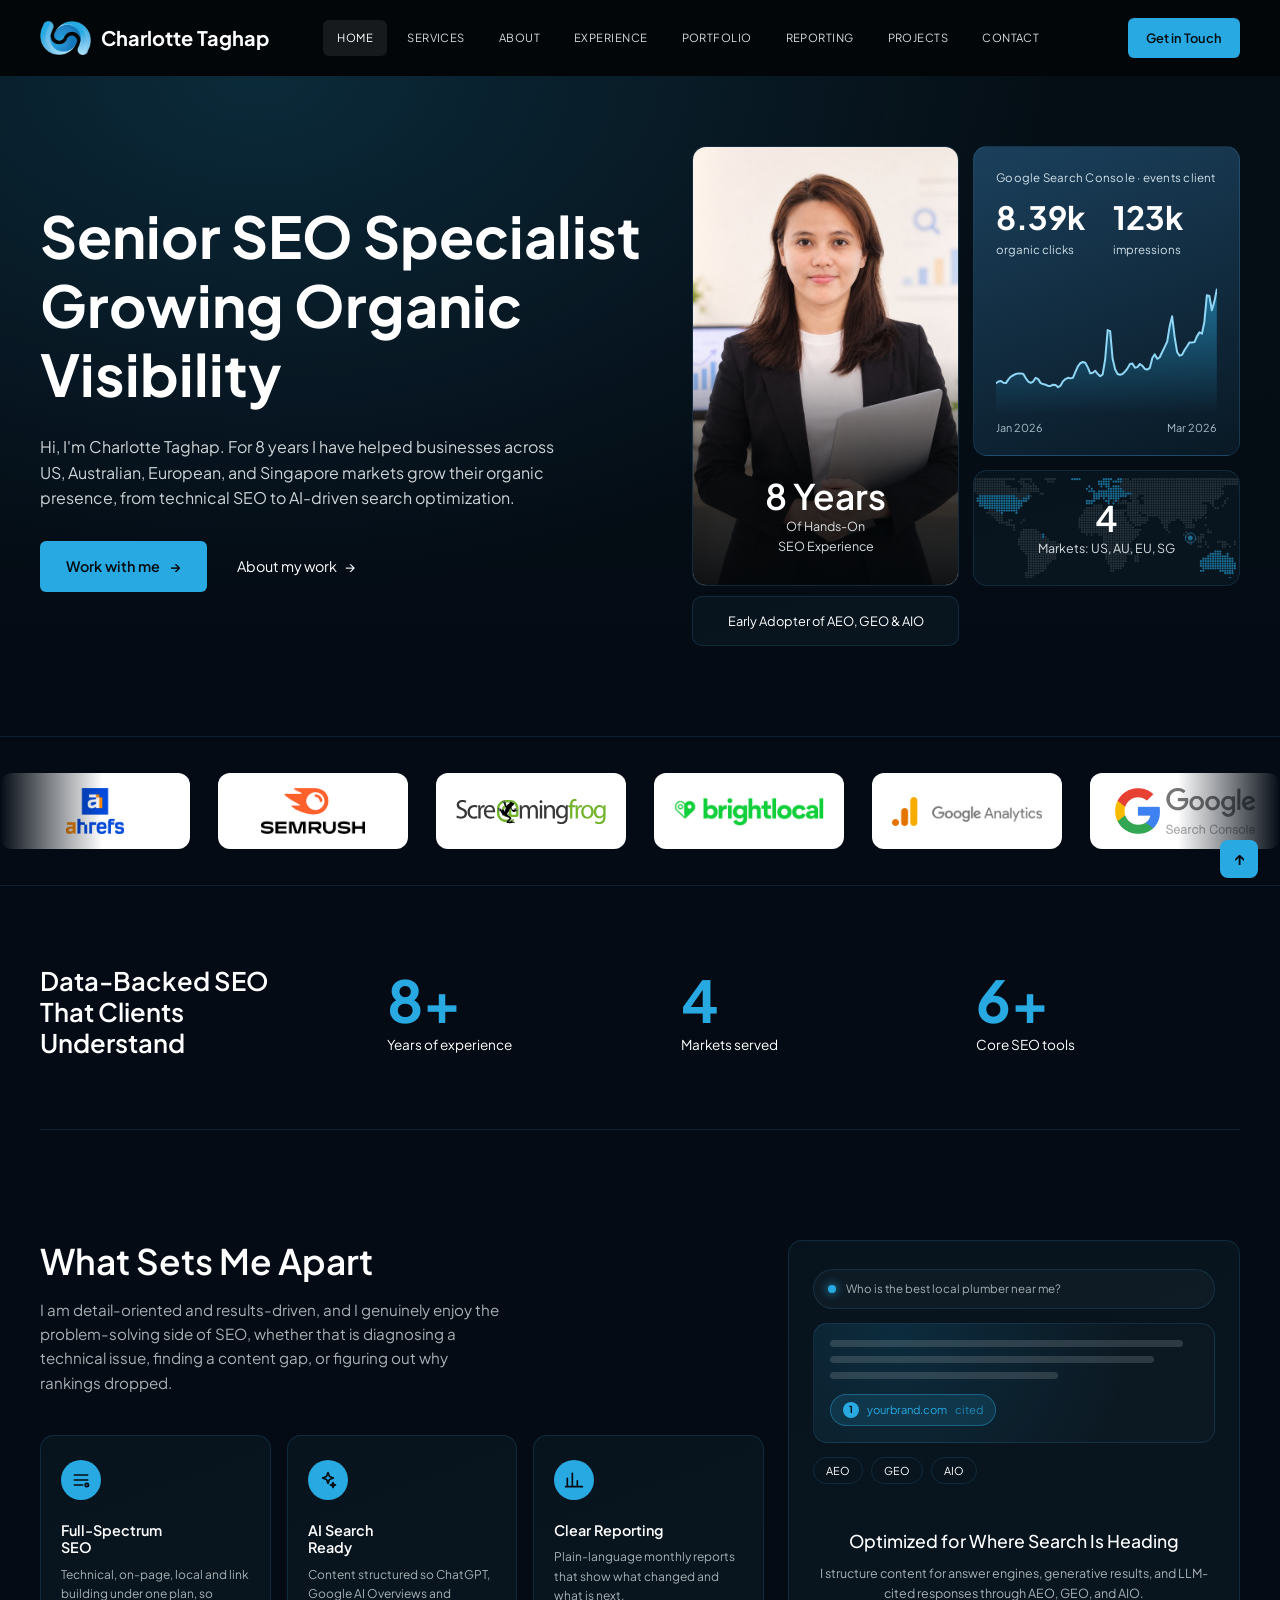
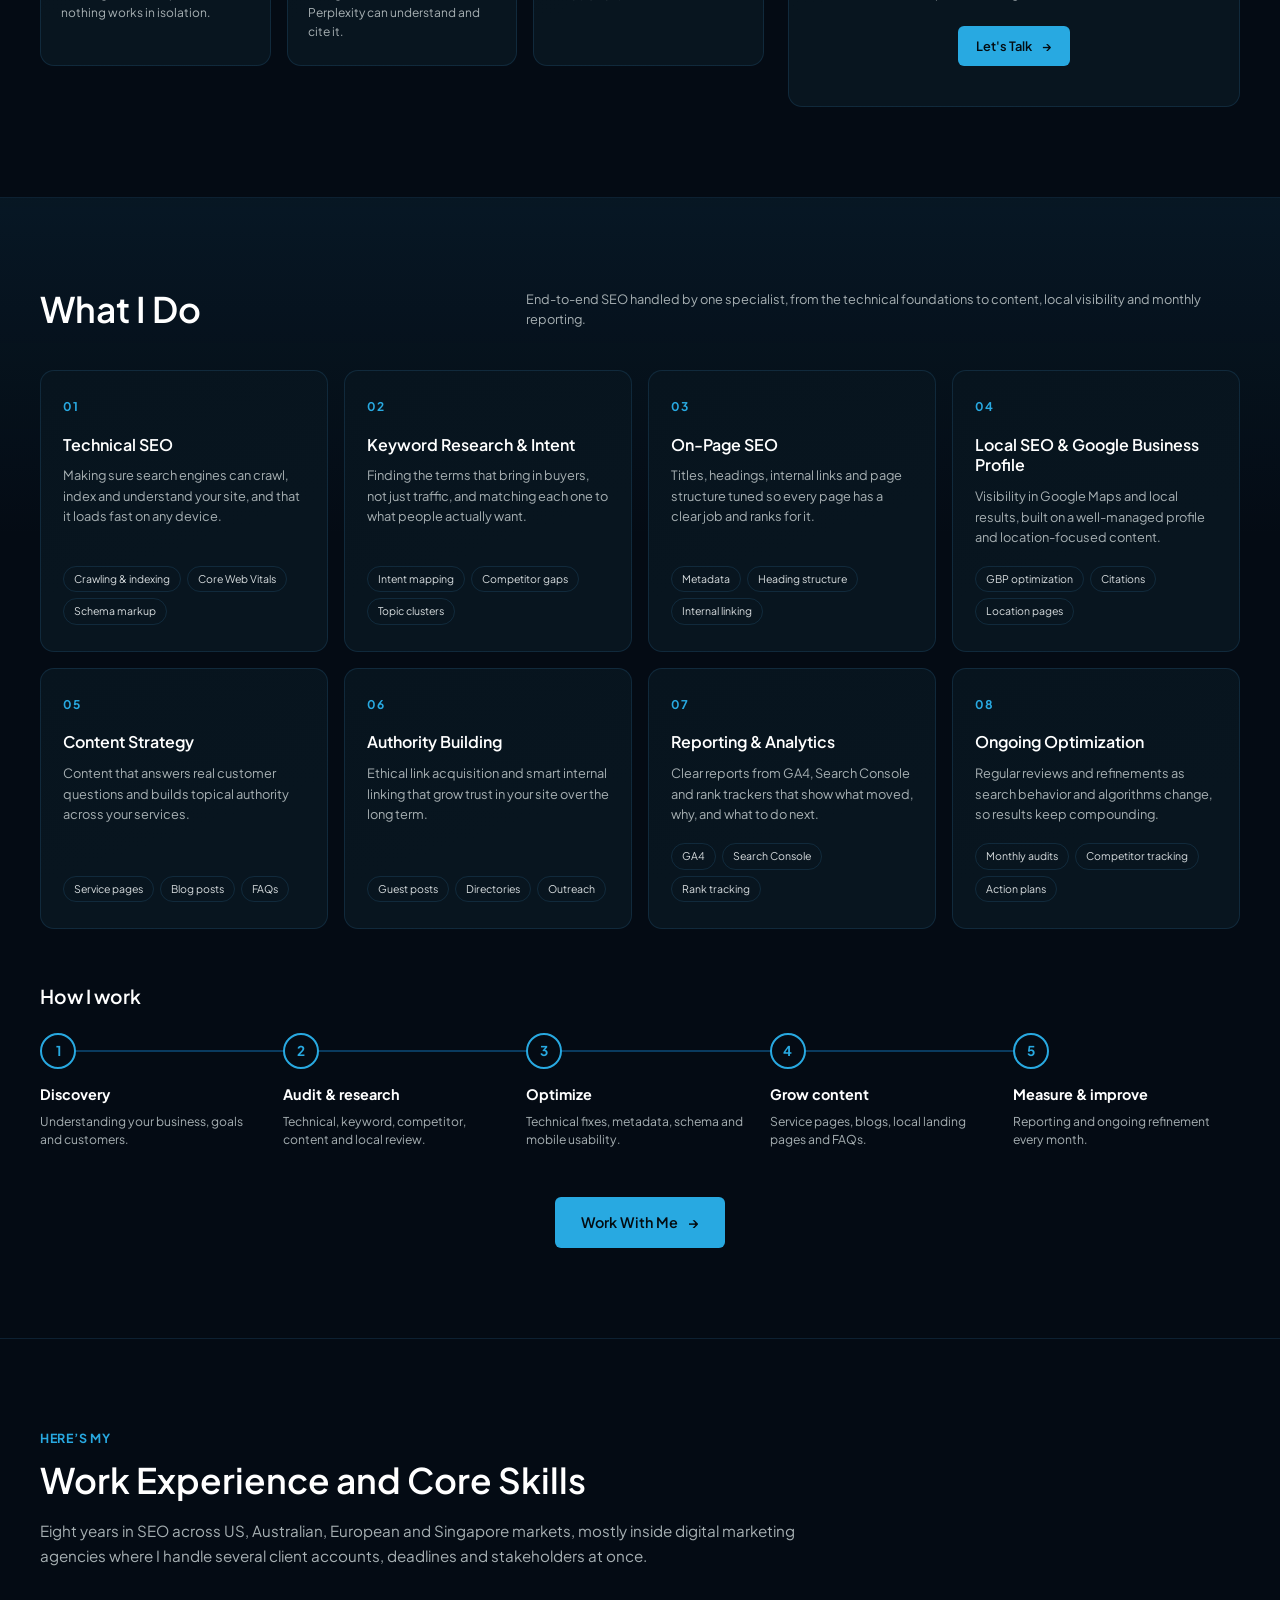
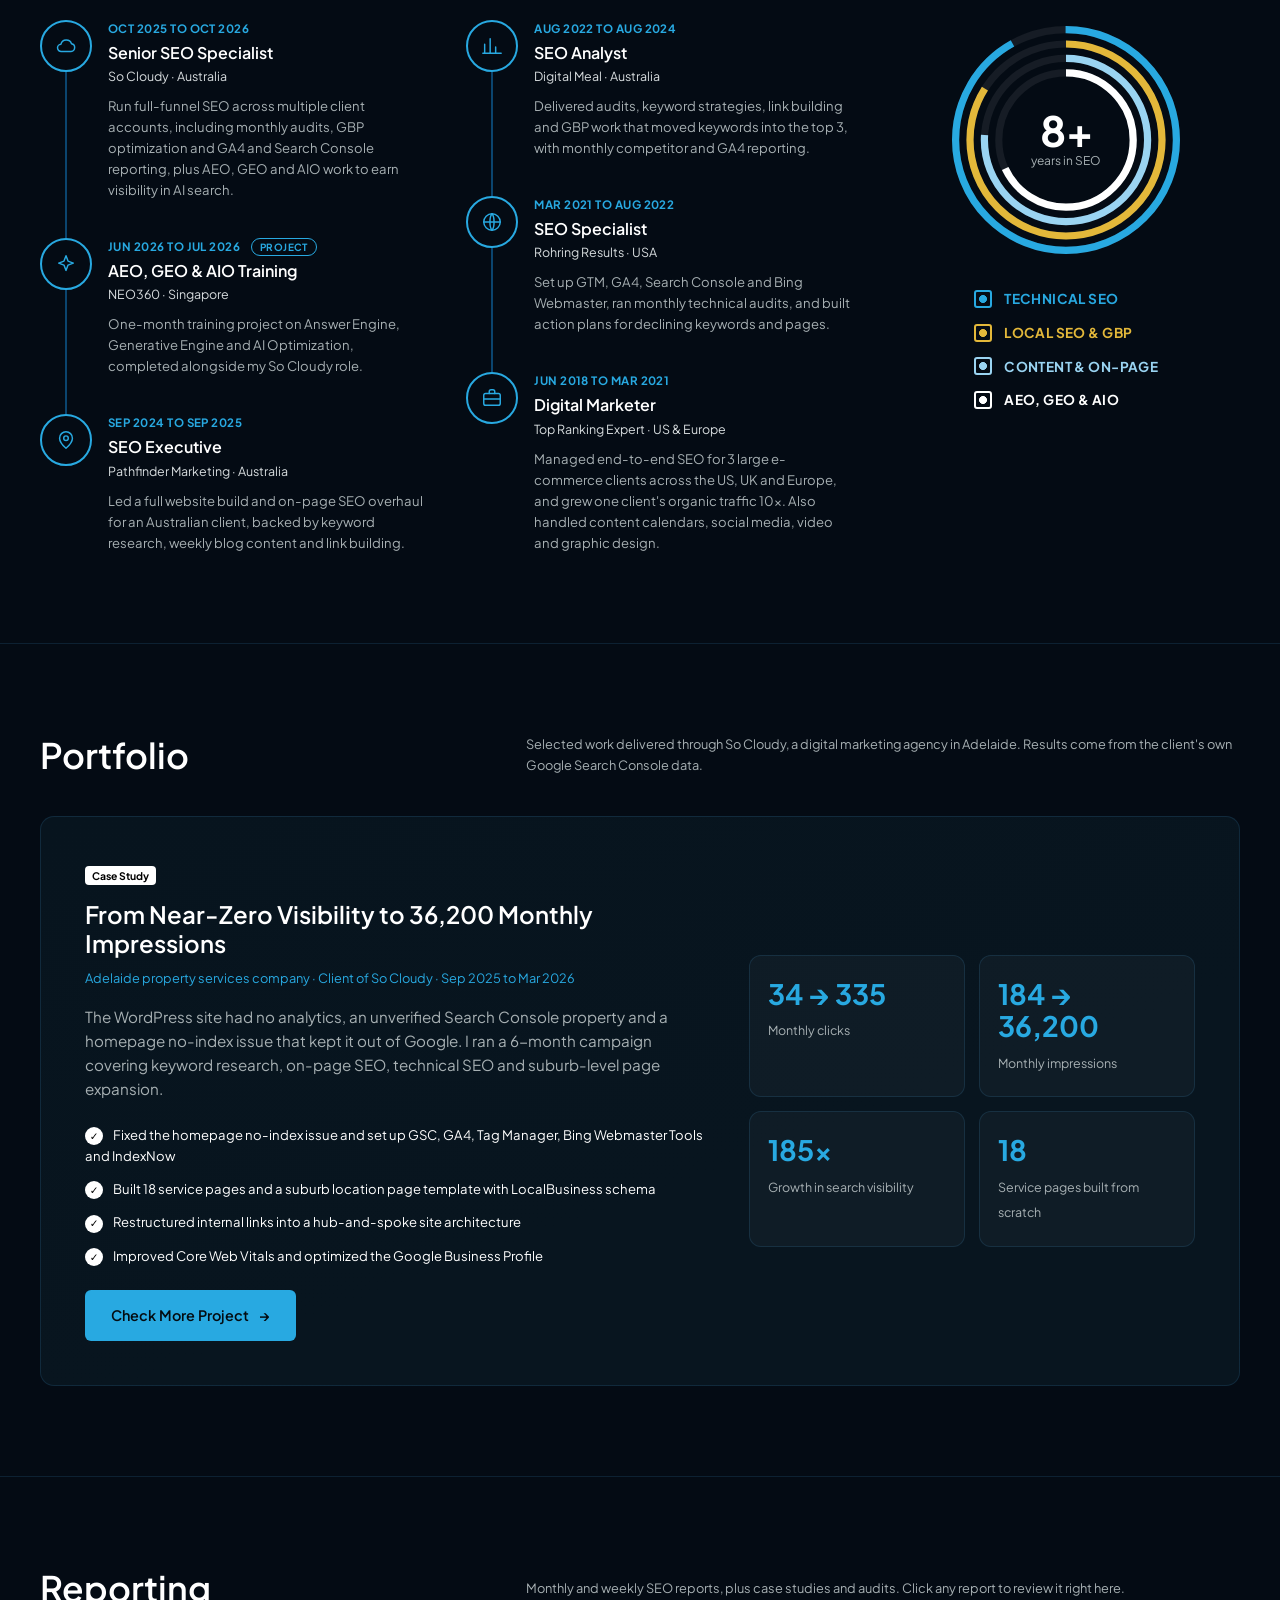
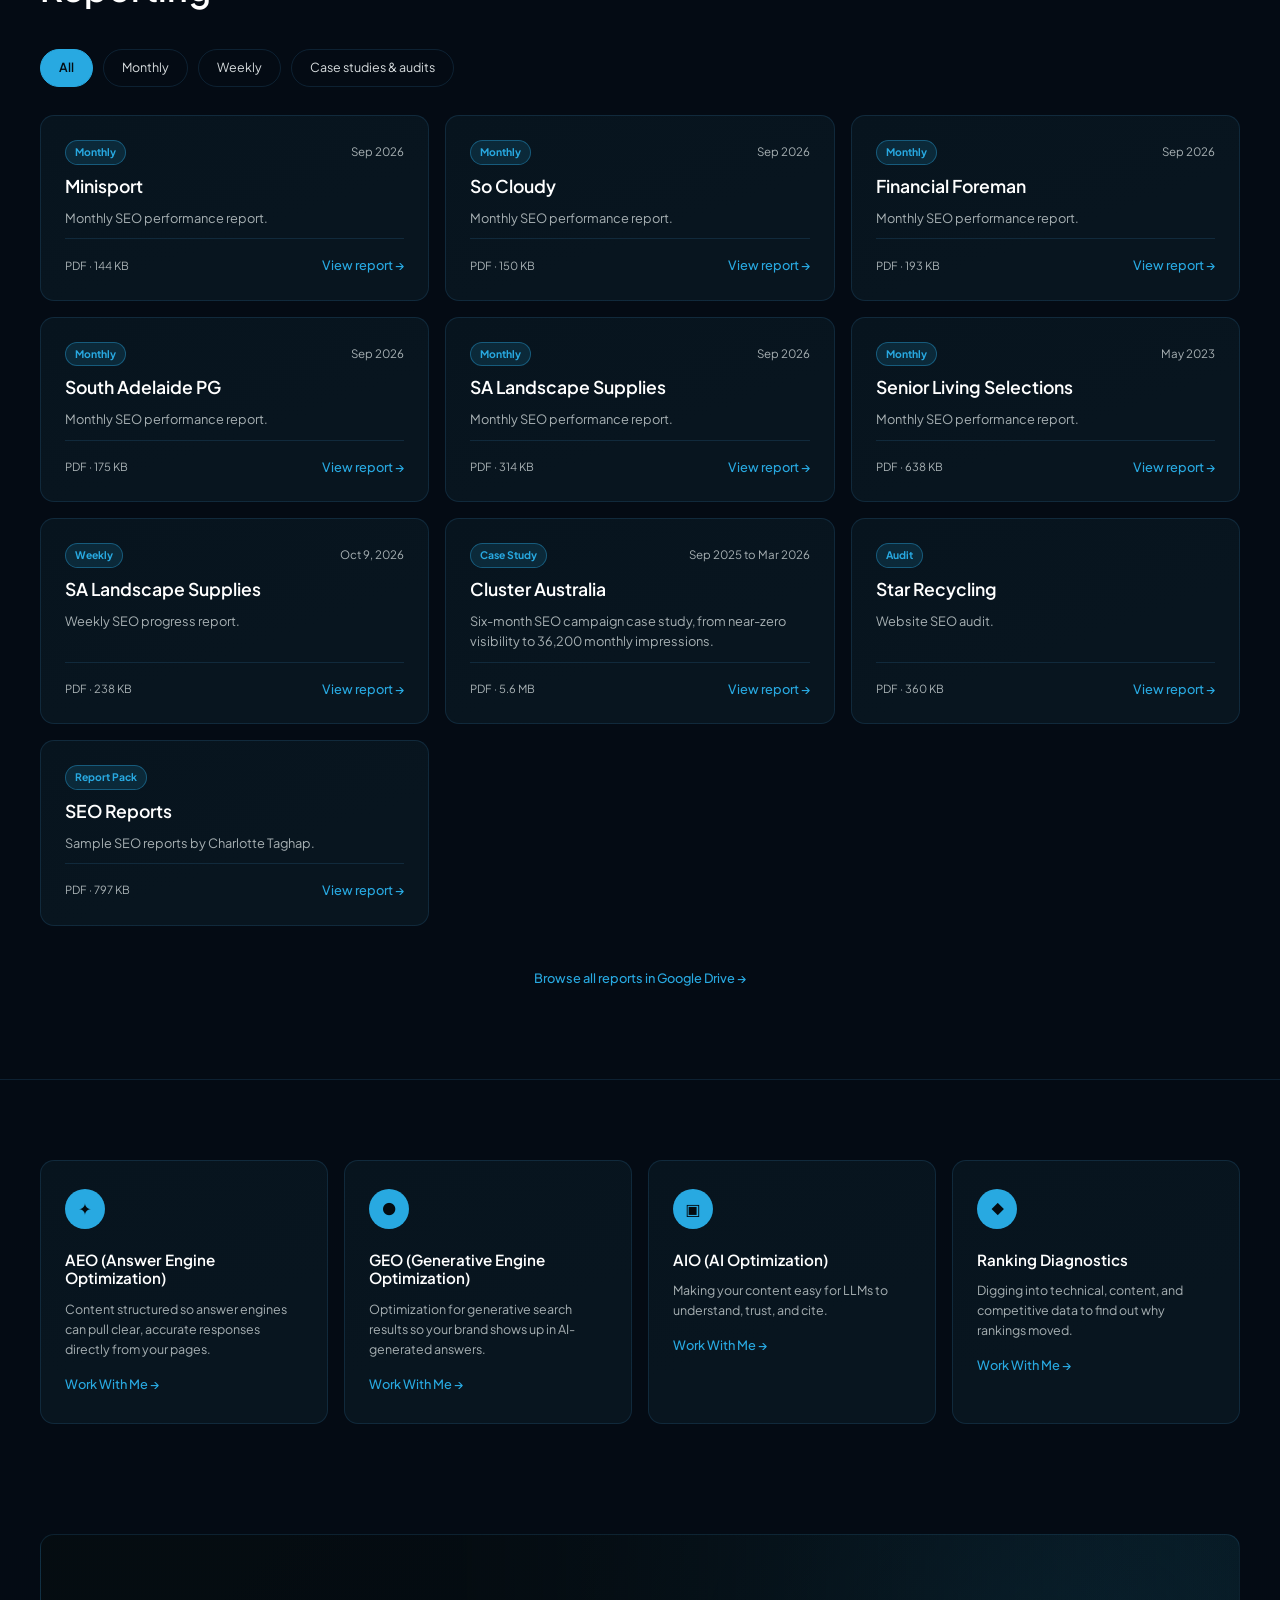
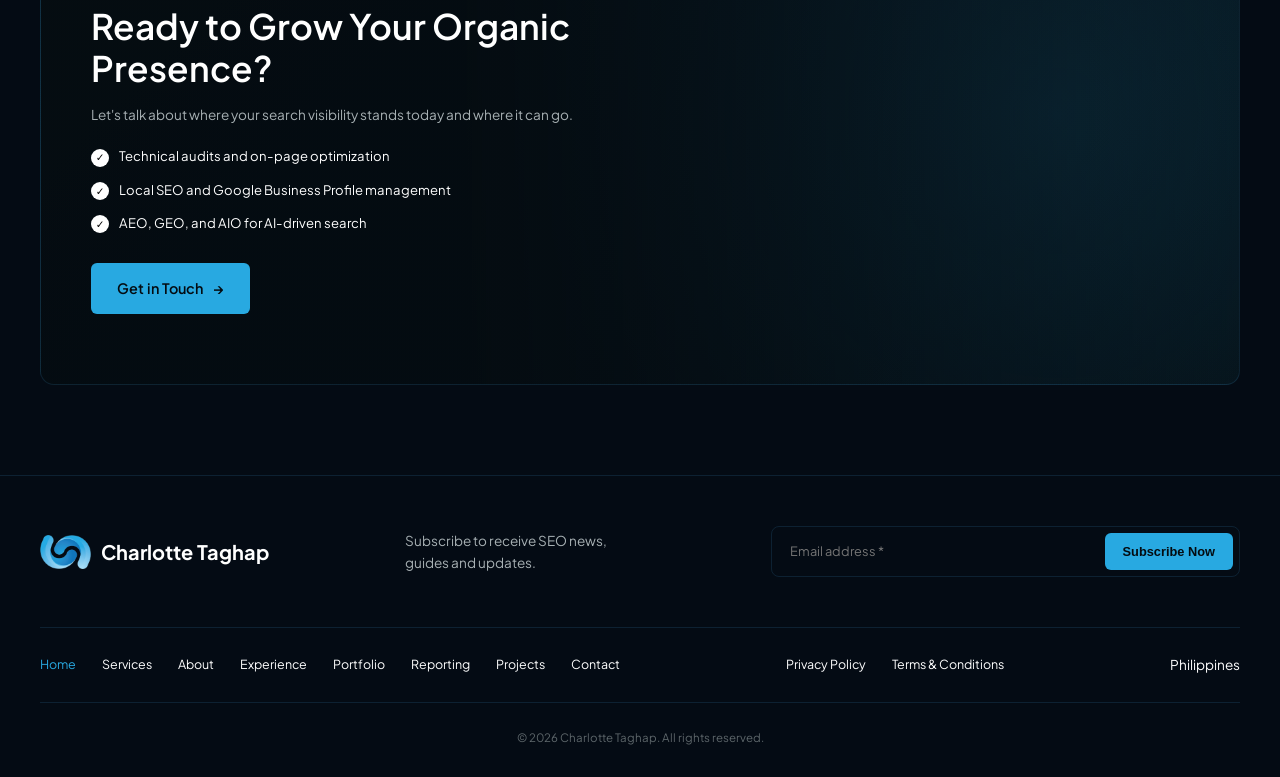
==== commit 9d7a5ad6: "Experience: order jobs newest to oldest in the original two-column layout Co-Authored-By: Claude Son" ====
--- a/index.html
+++ b/index.html
@@ -239,30 +239,30 @@
         <div class="exp__grid">
           <ol class="tl">
             <li class="tl__item">
-              <span class="tl__icon"><svg viewBox="0 0 24 24"><rect x="3" y="7" width="18" height="13" rx="2"/><path d="M9 7V5a2 2 0 0 1 2-2h2a2 2 0 0 1 2 2v2M3 13h18"/></svg></span>
-              <div><span class="tl__date">Jun 2018 to Mar 2021</span><h4>Digital Marketer</h4><span class="tl__co">Top Ranking Expert &middot; US &amp; Europe</span><p>Managed end-to-end SEO for 3 large e-commerce clients across the US, UK and Europe, and grew one client's organic traffic 10x. Also handled content calendars, social media, video and graphic design.</p></div>
+              <span class="tl__icon"><svg viewBox="0 0 24 24"><path d="M7 18a4 4 0 0 1-.5-8A6 6 0 0 1 18 9.5 4.3 4.3 0 0 1 17.5 18z"/></svg></span>
+              <div><span class="tl__date">Oct 2025 to Oct 2026</span><h4>Senior SEO Specialist</h4><span class="tl__co">So Cloudy &middot; Australia</span><p>Run full-funnel SEO across multiple client accounts, including monthly audits, GBP optimization and GA4 and Search Console reporting, plus AEO, GEO and AIO work to earn visibility in AI search.</p></div>
+            </li>
+            <li class="tl__item">
+              <span class="tl__icon"><svg viewBox="0 0 24 24"><path d="M12 3l2.2 5.8L20 11l-5.8 2.2L12 19l-2.2-5.8L4 11l5.8-2.2z"/></svg></span>
+              <div><span class="tl__date">Jun 2026 to Jul 2026 <em class="tl__tag">Project</em></span><h4>AEO, GEO &amp; AIO Training</h4><span class="tl__co">NEO360 &middot; Singapore</span><p>One-month training project on Answer Engine, Generative Engine and AI Optimization, completed alongside my So Cloudy role.</p></div>
+            </li>
+            <li class="tl__item">
+              <span class="tl__icon"><svg viewBox="0 0 24 24"><path d="M12 21s7-6.2 7-11a7 7 0 0 0-14 0c0 4.8 7 11 7 11z"/><circle cx="12" cy="10" r="2.5"/></svg></span>
+              <div><span class="tl__date">Sep 2024 to Sep 2025</span><h4>SEO Executive</h4><span class="tl__co">Pathfinder Marketing &middot; Australia</span><p>Led a full website build and on-page SEO overhaul for an Australian client, backed by keyword research, weekly blog content and link building.</p></div>
+            </li>
+          </ol>
+          <ol class="tl">
+            <li class="tl__item">
+              <span class="tl__icon"><svg viewBox="0 0 24 24"><path d="M4 20V10M10 20V4M16 20v-7M22 20H2"/></svg></span>
+              <div><span class="tl__date">Aug 2022 to Aug 2024</span><h4>SEO Analyst</h4><span class="tl__co">Digital Meal &middot; Australia</span><p>Delivered audits, keyword strategies, link building and GBP work that moved keywords into the top 3, with monthly competitor and GA4 reporting.</p></div>
             </li>
             <li class="tl__item">
               <span class="tl__icon"><svg viewBox="0 0 24 24"><circle cx="12" cy="12" r="9"/><path d="M3 12h18M12 3c3 3.2 3 14.8 0 18M12 3c-3 3.2-3 14.8 0 18"/></svg></span>
               <div><span class="tl__date">Mar 2021 to Aug 2022</span><h4>SEO Specialist</h4><span class="tl__co">Rohring Results &middot; USA</span><p>Set up GTM, GA4, Search Console and Bing Webmaster, ran monthly technical audits, and built action plans for declining keywords and pages.</p></div>
             </li>
             <li class="tl__item">
-              <span class="tl__icon"><svg viewBox="0 0 24 24"><path d="M4 20V10M10 20V4M16 20v-7M22 20H2"/></svg></span>
-              <div><span class="tl__date">Aug 2022 to Aug 2024</span><h4>SEO Analyst</h4><span class="tl__co">Digital Meal &middot; Australia</span><p>Delivered audits, keyword strategies, link building and GBP work that moved keywords into the top 3, with monthly competitor and GA4 reporting.</p></div>
-            </li>
-          </ol>
-          <ol class="tl">
-            <li class="tl__item">
-              <span class="tl__icon"><svg viewBox="0 0 24 24"><path d="M12 21s7-6.2 7-11a7 7 0 0 0-14 0c0 4.8 7 11 7 11z"/><circle cx="12" cy="10" r="2.5"/></svg></span>
-              <div><span class="tl__date">Sep 2024 to Sep 2025</span><h4>SEO Executive</h4><span class="tl__co">Pathfinder Marketing &middot; Australia</span><p>Led a full website build and on-page SEO overhaul for an Australian client, backed by keyword research, weekly blog content and link building.</p></div>
-            </li>
-            <li class="tl__item">
-              <span class="tl__icon"><svg viewBox="0 0 24 24"><path d="M7 18a4 4 0 0 1-.5-8A6 6 0 0 1 18 9.5 4.3 4.3 0 0 1 17.5 18z"/></svg></span>
-              <div><span class="tl__date">Oct 2025 to Oct 2026</span><h4>Senior SEO Specialist</h4><span class="tl__co">So Cloudy &middot; Australia</span><p>Run full-funnel SEO across multiple client accounts, including monthly audits, GBP optimization and GA4 and Search Console reporting, plus AEO, GEO and AIO work to earn visibility in AI search.</p></div>
-            </li>
-            <li class="tl__item">
-              <span class="tl__icon"><svg viewBox="0 0 24 24"><path d="M12 3l2.2 5.8L20 11l-5.8 2.2L12 19l-2.2-5.8L4 11l5.8-2.2z"/></svg></span>
-              <div><span class="tl__date">Jun 2026 to Jul 2026 <em class="tl__tag">Project</em></span><h4>AEO, GEO &amp; AIO Training</h4><span class="tl__co">NEO360 &middot; Singapore</span><p>One-month training project on Answer Engine, Generative Engine and AI Optimization, completed alongside my So Cloudy role.</p></div>
+              <span class="tl__icon"><svg viewBox="0 0 24 24"><rect x="3" y="7" width="18" height="13" rx="2"/><path d="M9 7V5a2 2 0 0 1 2-2h2a2 2 0 0 1 2 2v2M3 13h18"/></svg></span>
+              <div><span class="tl__date">Jun 2018 to Mar 2021</span><h4>Digital Marketer</h4><span class="tl__co">Top Ranking Expert &middot; US &amp; Europe</span><p>Managed end-to-end SEO for 3 large e-commerce clients across the US, UK and Europe, and grew one client's organic traffic 10x. Also handled content calendars, social media, video and graphic design.</p></div>
             </li>
           </ol>
           <div class="skills">
--- a/style.css
+++ b/style.css
@@ -226,8 +226,9 @@
 .exp__intro { max-width: 760px; margin-bottom: 52px; }
 .exp__grid { display: grid; grid-template-columns: 1fr 1fr 0.9fr; gap: 40px; align-items: start; }
 .tl { list-style: none; position: relative; }
-.tl::before { content: ""; position: absolute; left: 25px; top: 26px; bottom: 60px; width: 2px; background: var(--brand-2); opacity: 0.55; }
-.tl__item { position: relative; display: grid; grid-template-columns: 52px 1fr; gap: 16px; margin-bottom: 38px; }
+.tl__item { position: relative; display: grid; grid-template-columns: 52px 1fr; gap: 16px; padding-bottom: 38px; }
+.tl__item:last-child { padding-bottom: 0; }
+.tl__item:not(:last-child)::before { content: ""; position: absolute; left: 25px; top: 52px; bottom: 0; width: 2px; background: var(--brand-2); opacity: 0.55; }
 .tl__icon { width: 52px; height: 52px; border-radius: 50%; border: 2px solid var(--brand); background: var(--bg); display: grid; place-items: center; position: relative; z-index: 1; }
 .tl__icon svg { width: 22px; height: 22px; fill: none; stroke: var(--brand); stroke-width: 1.6; stroke-linecap: round; stroke-linejoin: round; }
 .tl__date { display: block; color: var(--brand); font-size: 0.72rem; font-weight: 700; letter-spacing: 0.04em; text-transform: uppercase; margin-bottom: 4px; }
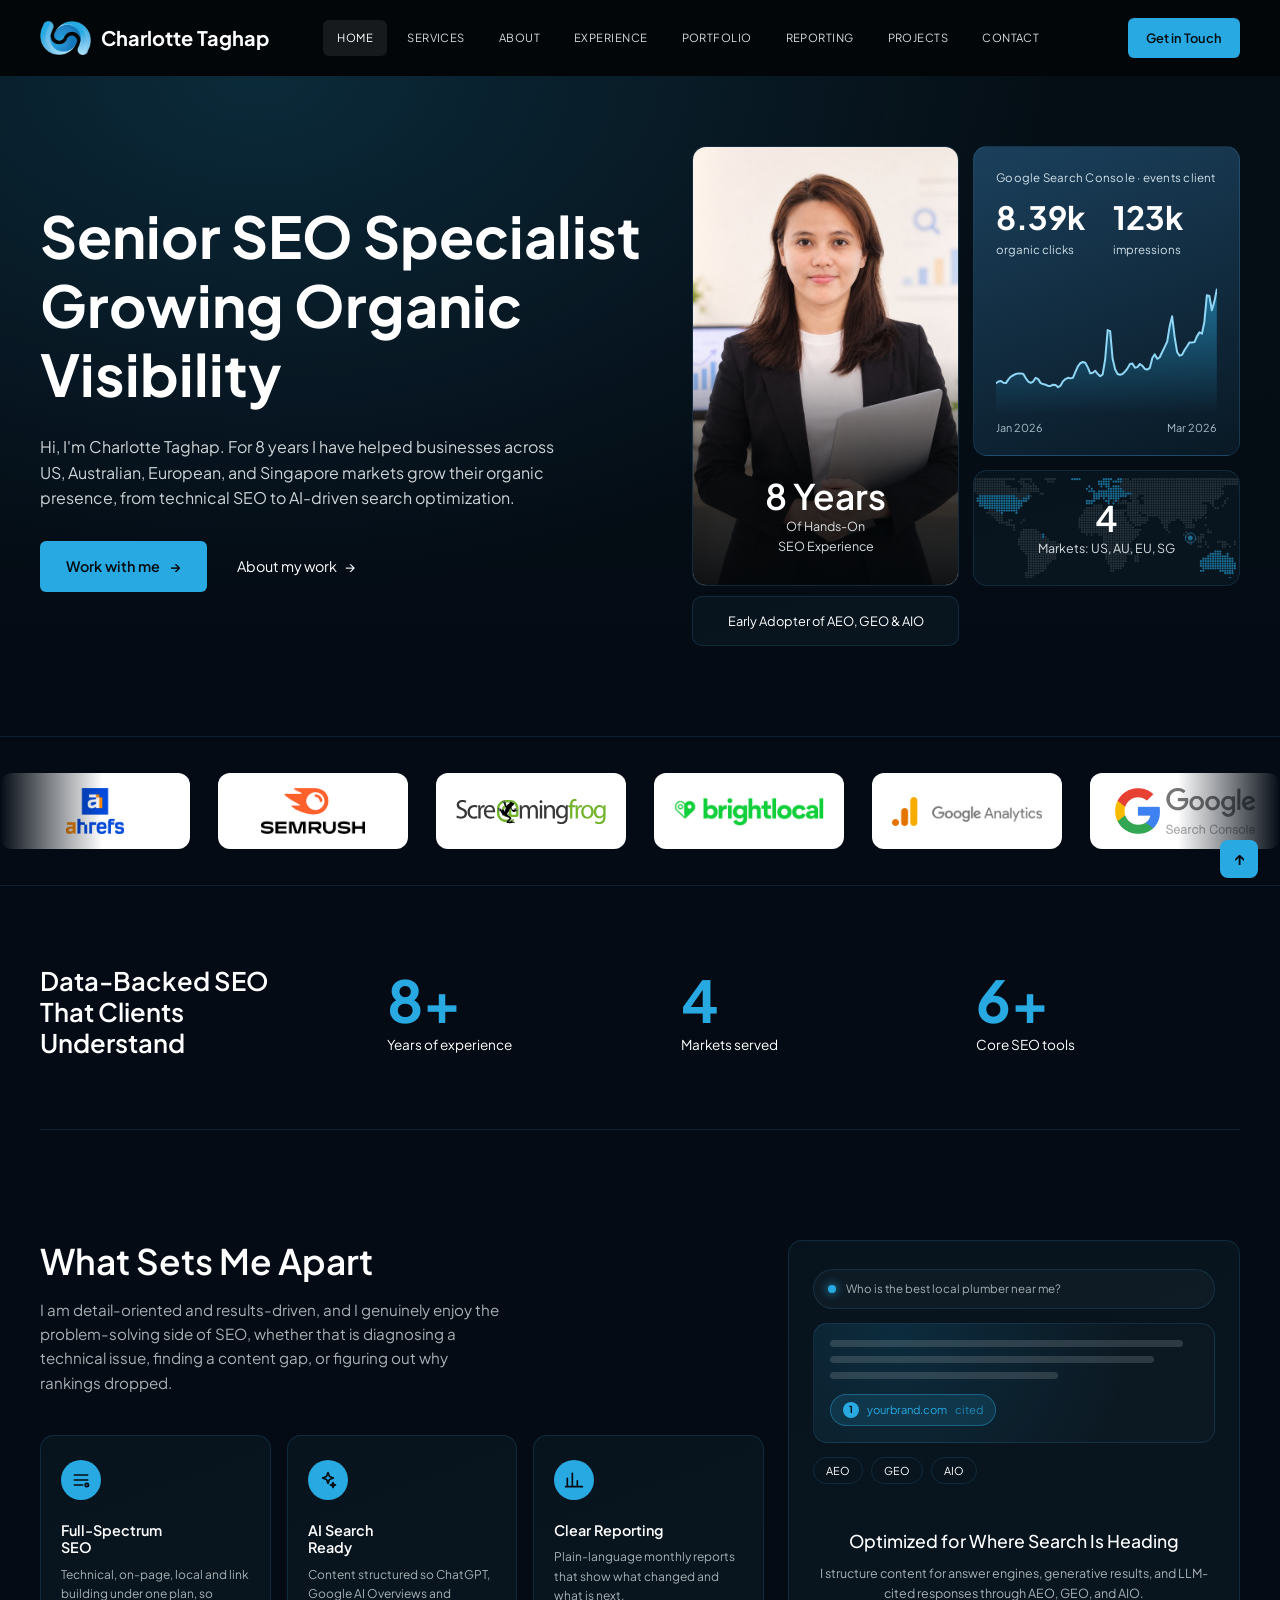
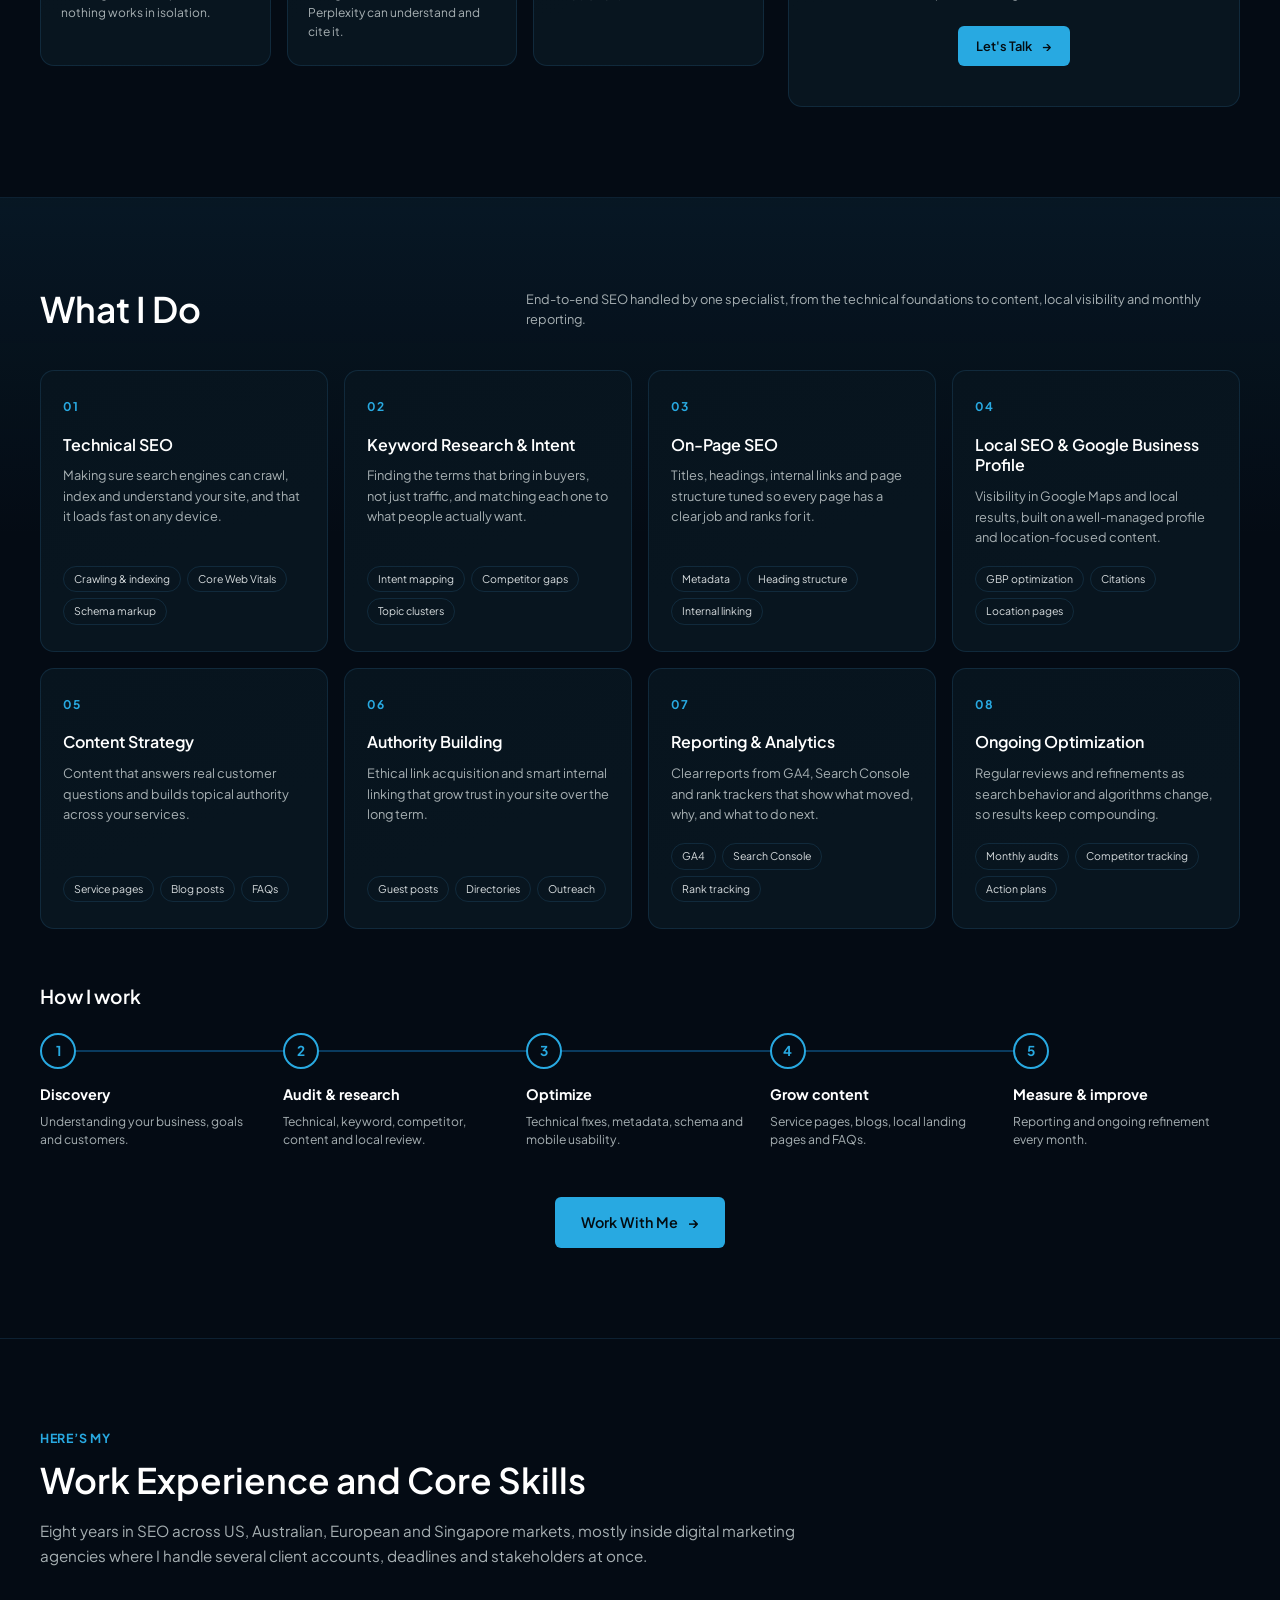
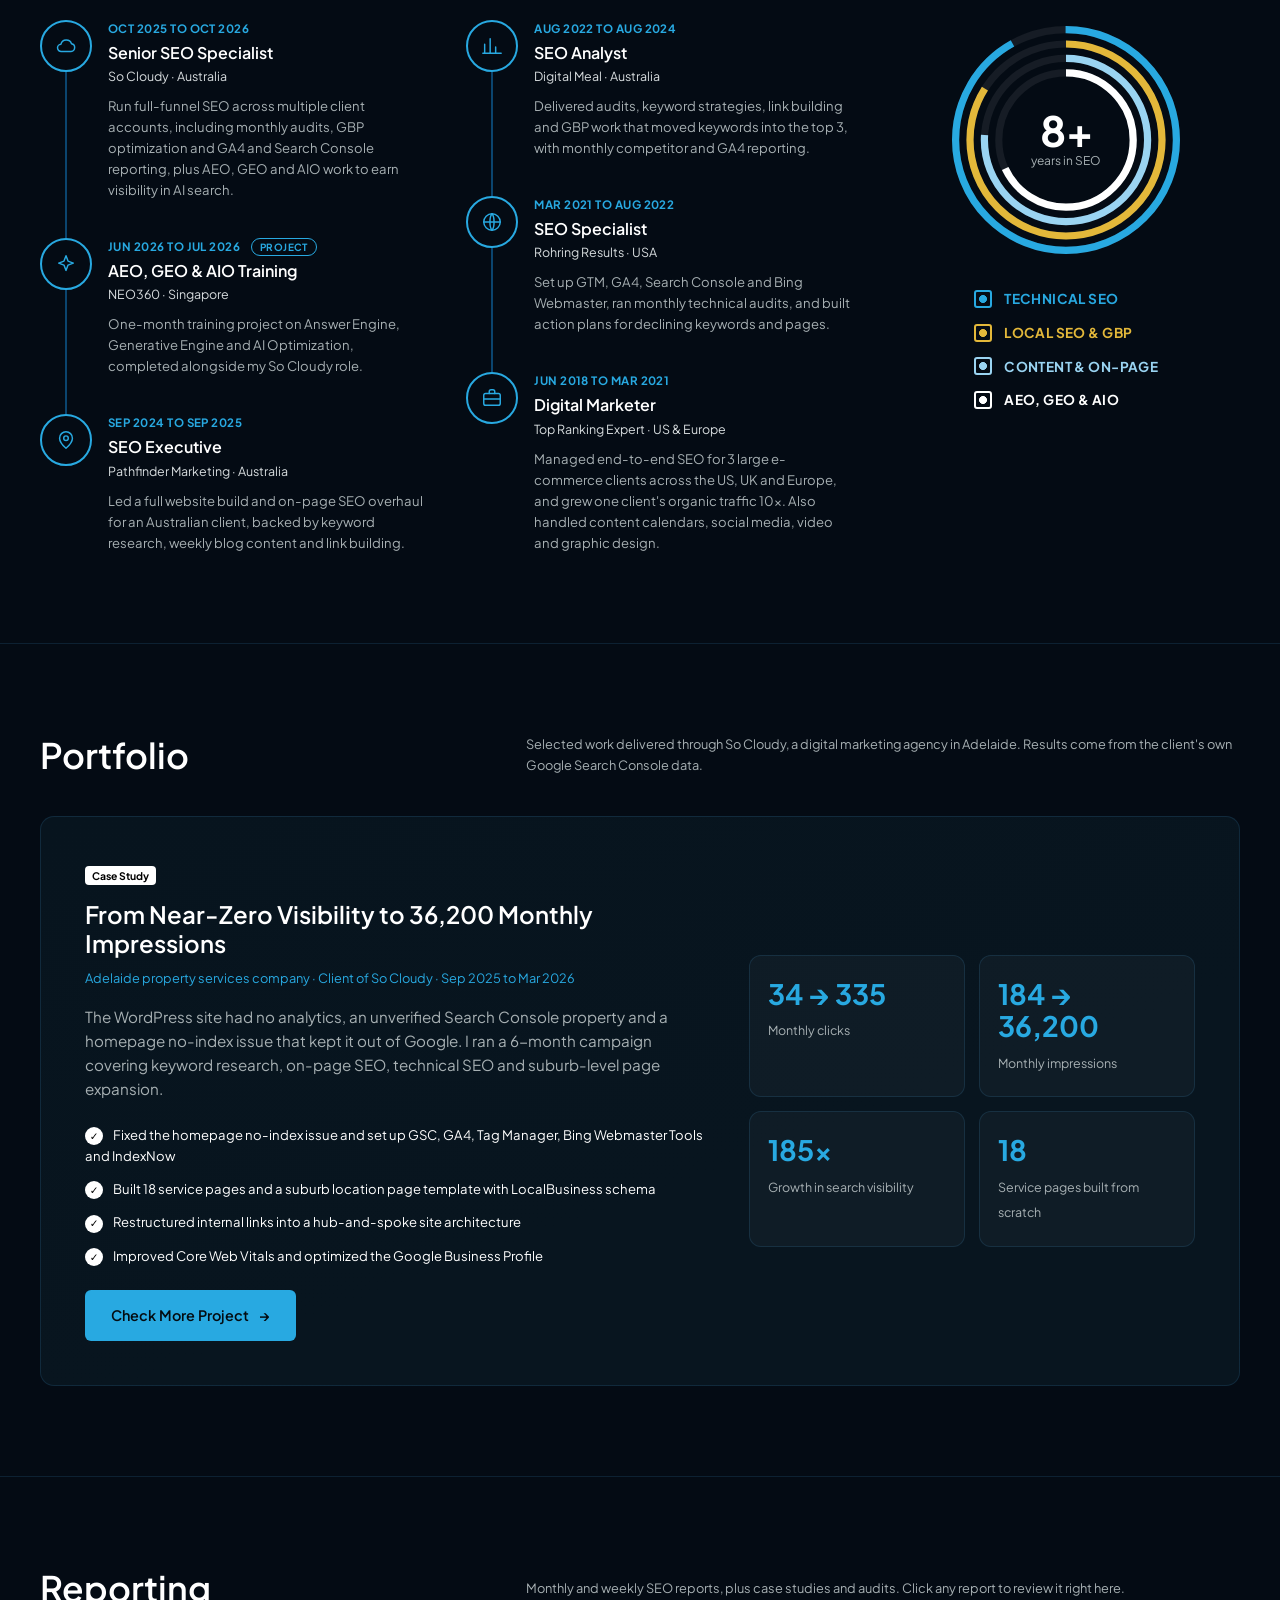
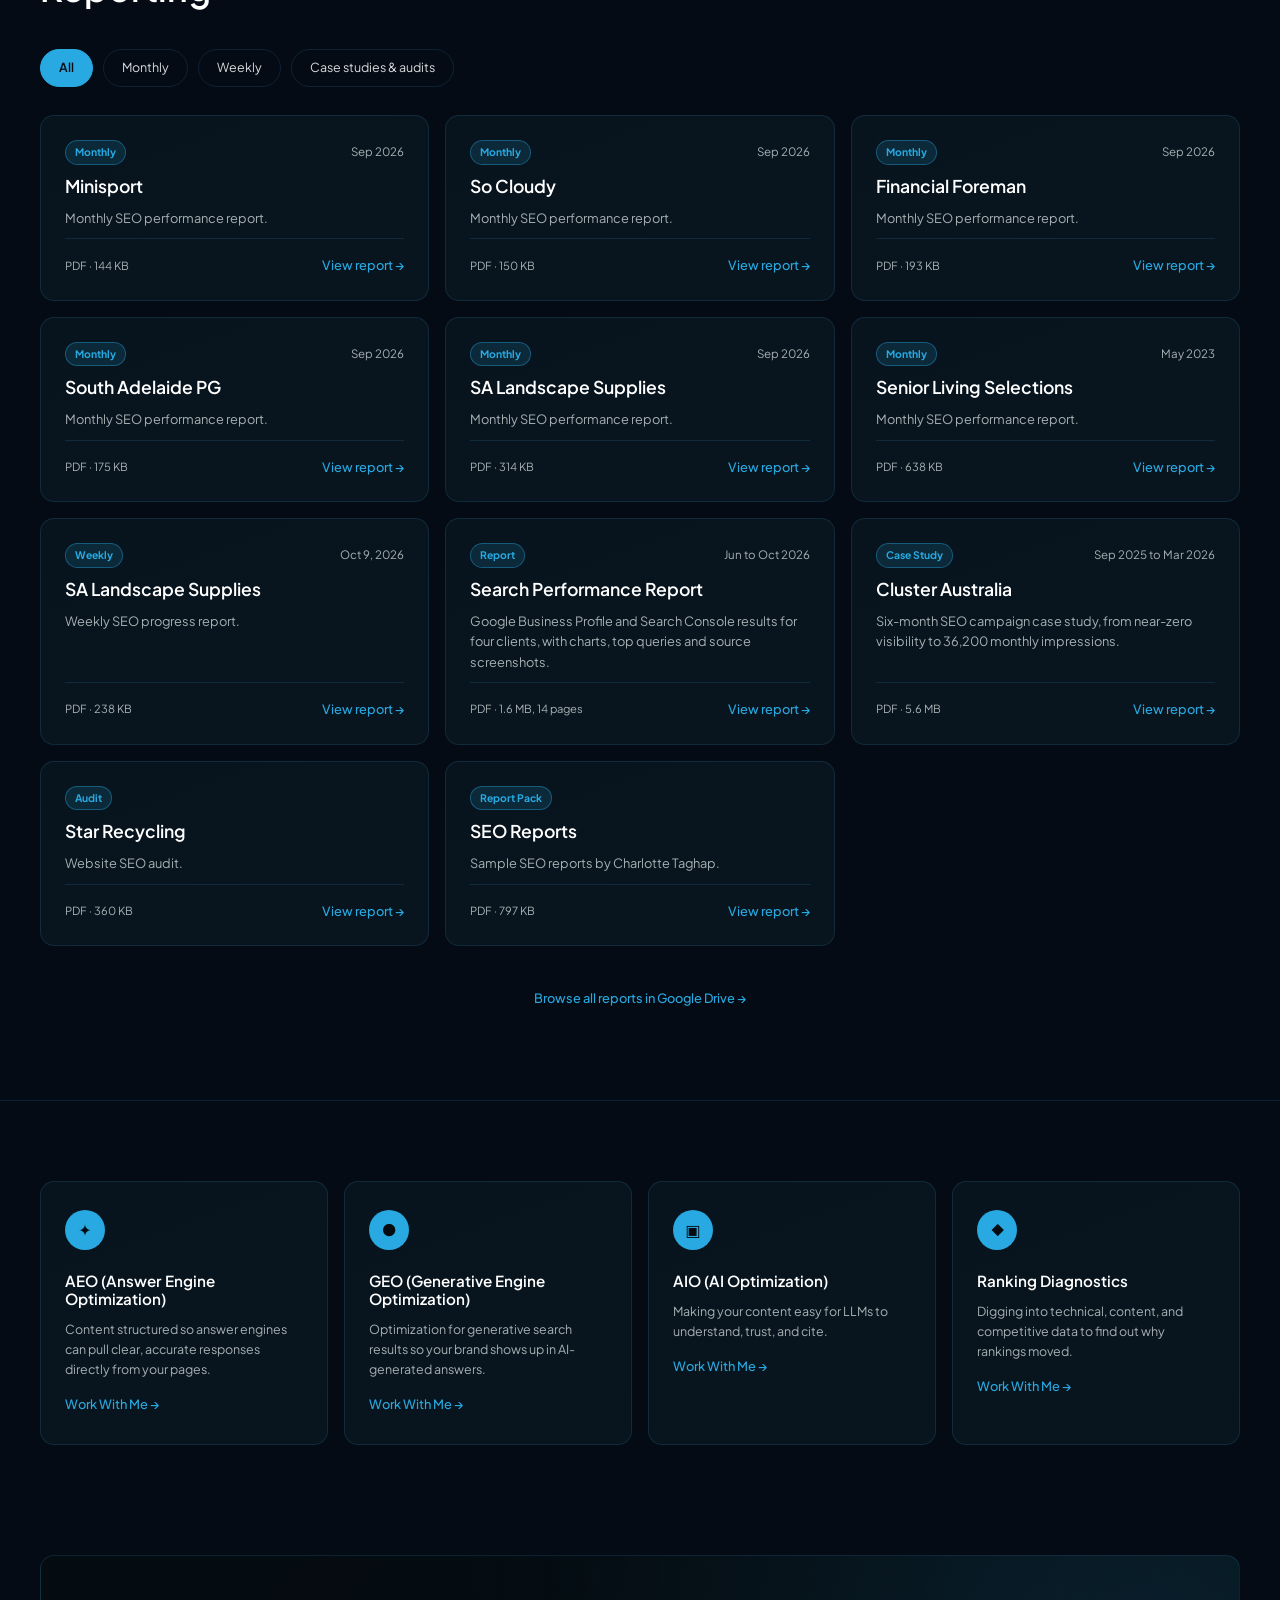
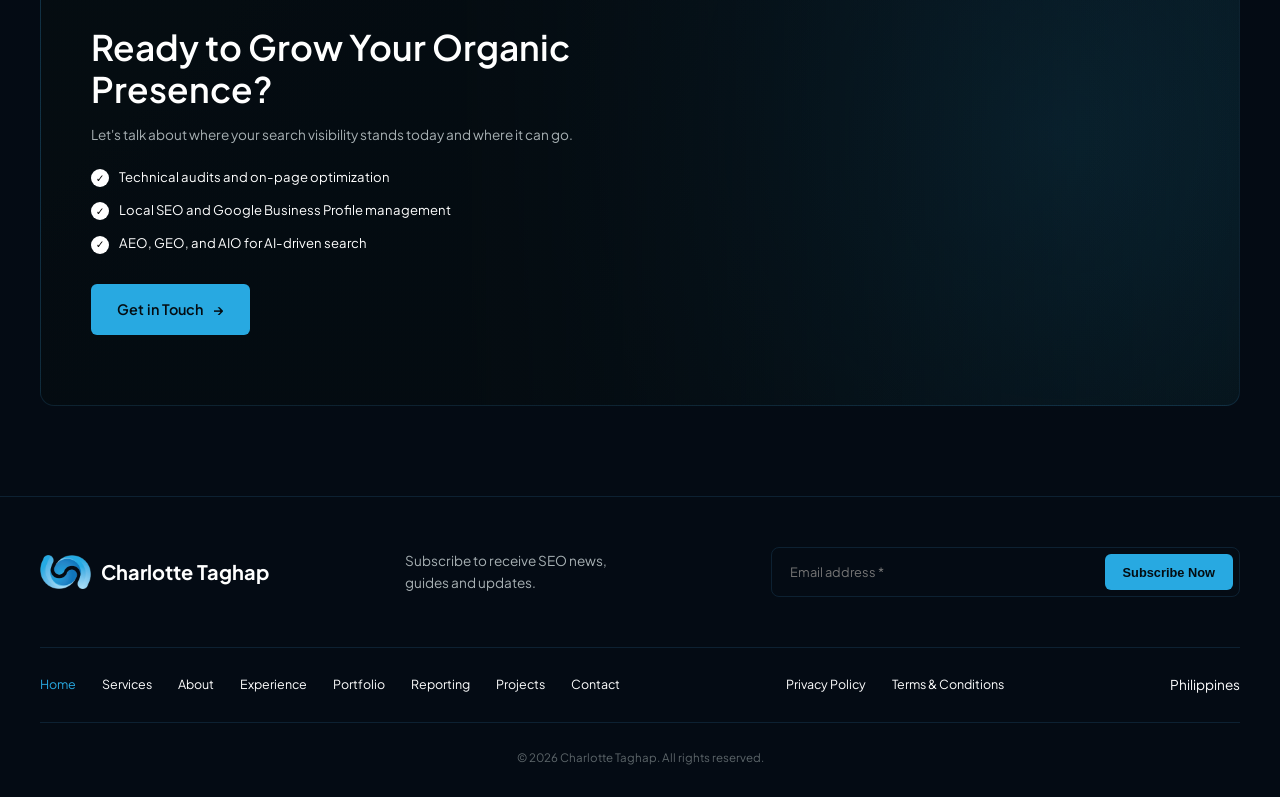
==== commit 9a1cb6da: "Reporting: add Search Performance Report (GBP and Search Console, Jun to Oct 2026) Co-Authored-By: C" ====
--- a/index.html
+++ b/index.html
@@ -398,6 +398,15 @@
             </div>
           </article>
           <article class="card rpt" data-cat="case">
+            <div class="rpt__top"><span class="rpt__tag">Report</span><span class="rpt__period">Jun to Oct 2026</span></div>
+            <h3>Search Performance Report</h3>
+            <p>Google Business Profile and Search Console results for four clients, with charts, top queries and source screenshots.</p>
+            <div class="rpt__foot">
+              <span class="rpt__file">PDF &middot; 1.6 MB, 14 pages</span>
+              <a class="more rpt__open" href="reports/Search_Performance_Report_Nov2026.pdf" data-preview="reports/Search_Performance_Report_Nov2026.pdf#view=FitH" data-title="Search Performance Report (Report, Jun to Oct 2026)" data-direct target="_blank" rel="noopener">View report &rarr;</a>
+            </div>
+          </article>
+          <article class="card rpt" data-cat="case">
             <div class="rpt__top"><span class="rpt__tag">Case Study</span><span class="rpt__period">Sep 2025 to Mar 2026</span></div>
             <h3>Cluster Australia</h3>
             <p>Six-month SEO campaign case study, from near-zero visibility to 36,200 monthly impressions.</p>
@@ -530,44 +539,7 @@
       document.getElementById('navLinks').classList.toggle('open');
     });
 
-    // Reporting: filters + in-page report viewer
-    (function () {
-      var cards = document.querySelectorAll('.rpt');
-      document.querySelectorAll('.rpt-filter').forEach(function (btn) {
-        btn.addEventListener('click', function () {
-          var f = btn.getAttribute('data-filter');
-          document.querySelectorAll('.rpt-filter').forEach(function (b) { b.setAttribute('aria-pressed', b === btn ? 'true' : 'false'); });
-          cards.forEach(function (c) { c.hidden = !(f === 'all' || c.getAttribute('data-cat') === f); });
-        });
-      });
-      var modal = document.getElementById('rmodal'), frame = document.getElementById('rmodalFrame'),
-          title = document.getElementById('rmodalTitle'), openLink = document.getElementById('rmodalOpen'),
-          closeBtn = document.getElementById('rmodalClose'), lastFocus = null;
-      function openModal(a) {
-        lastFocus = a;
-        title.textContent = a.getAttribute('data-title');
-        openLink.href = a.href;
-        frame.src = a.getAttribute('data-preview');
-        modal.hidden = false; modal.classList.add('open');
-        document.body.style.overflow = 'hidden';
-        closeBtn.focus();
-      }
-      function closeModal() {
-        modal.classList.remove('open'); modal.hidden = true;
-        frame.src = 'about:blank';
-        document.body.style.overflow = '';
-        if (lastFocus) lastFocus.focus();
-      }
-      document.querySelectorAll('.rpt__open').forEach(function (a) {
-        a.addEventListener('click', function (e) {
-          if (e.metaKey || e.ctrlKey || e.shiftKey) return;
-          e.preventDefault(); openModal(a);
-        });
-      });
-      closeBtn.addEventListener('click', closeModal);
-      modal.addEventListener('click', function (e) { if (e.target === modal) closeModal(); });
-      document.addEventListener('keydown', function (e) { if (e.key === 'Escape' && !modal.hidden) closeModal(); });
-    })();
   </script>
+  <script src="reports.js"></script>
 </body>
 </html>
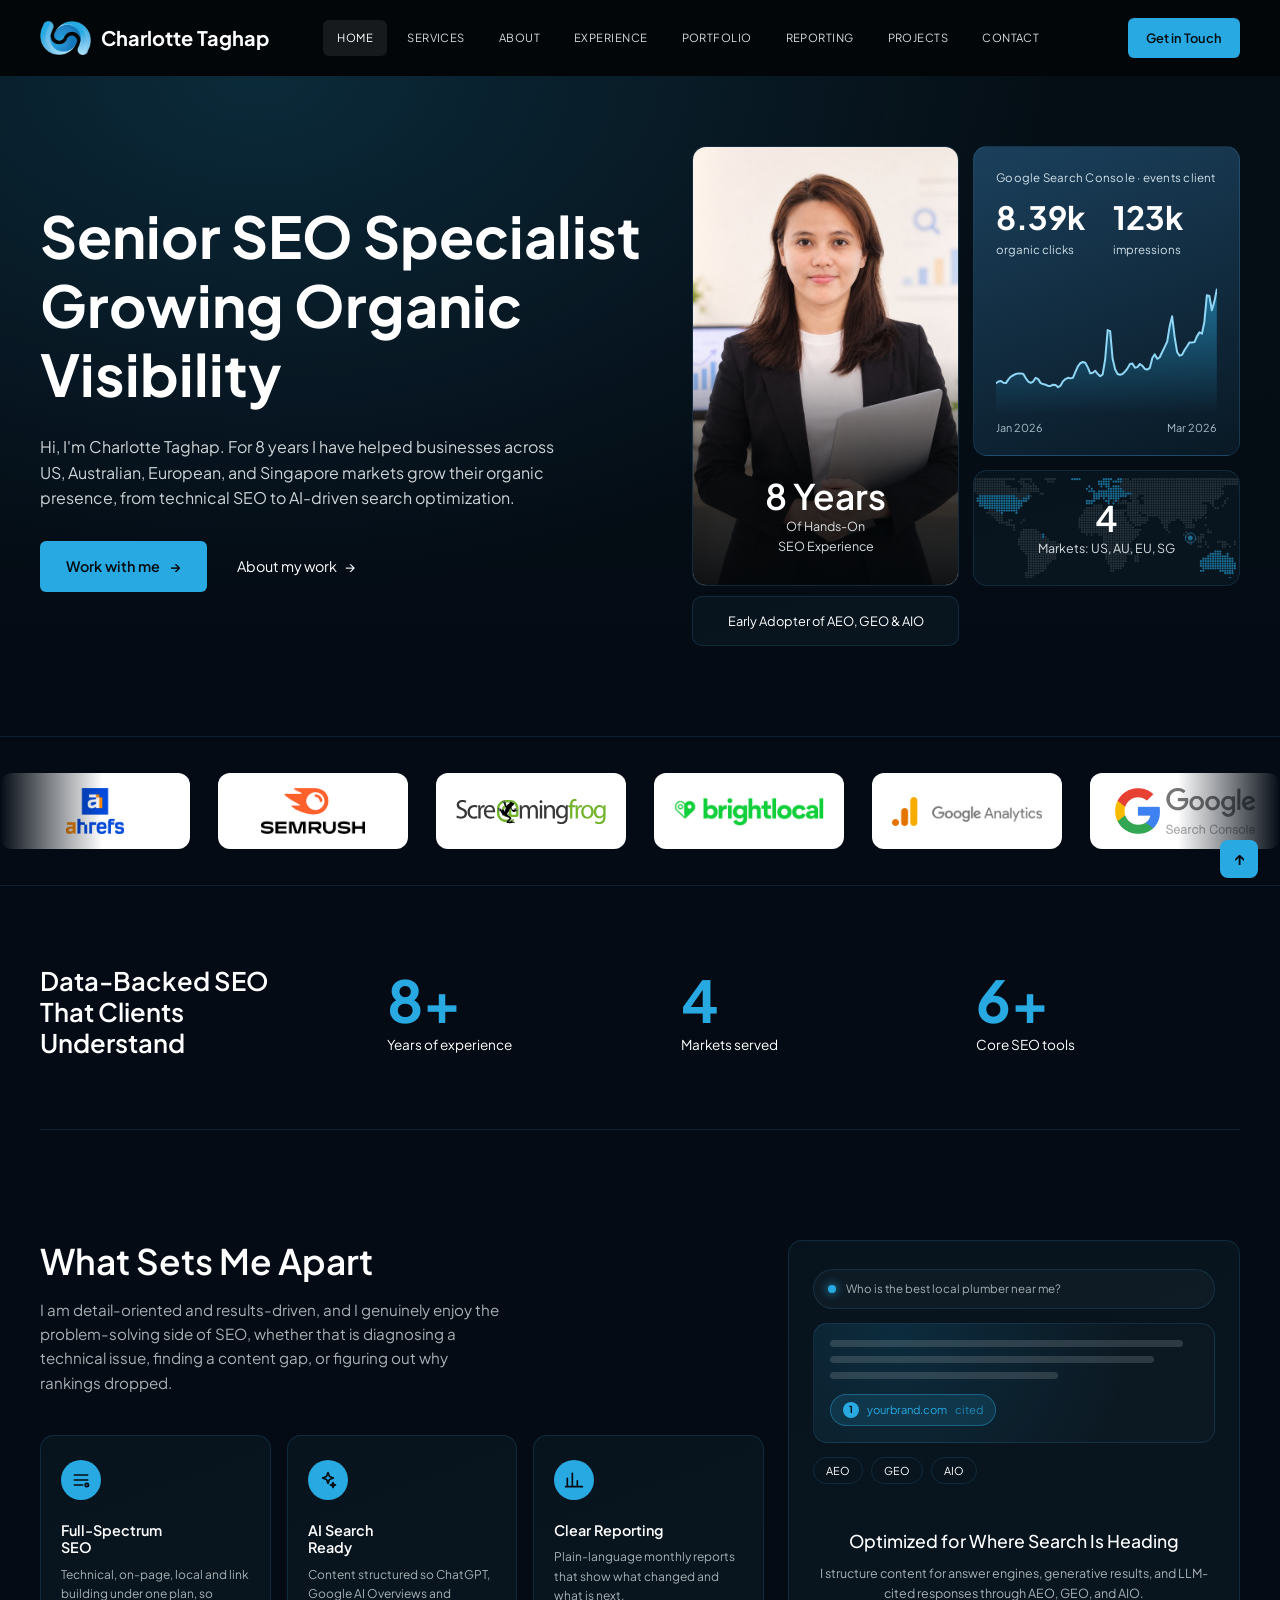
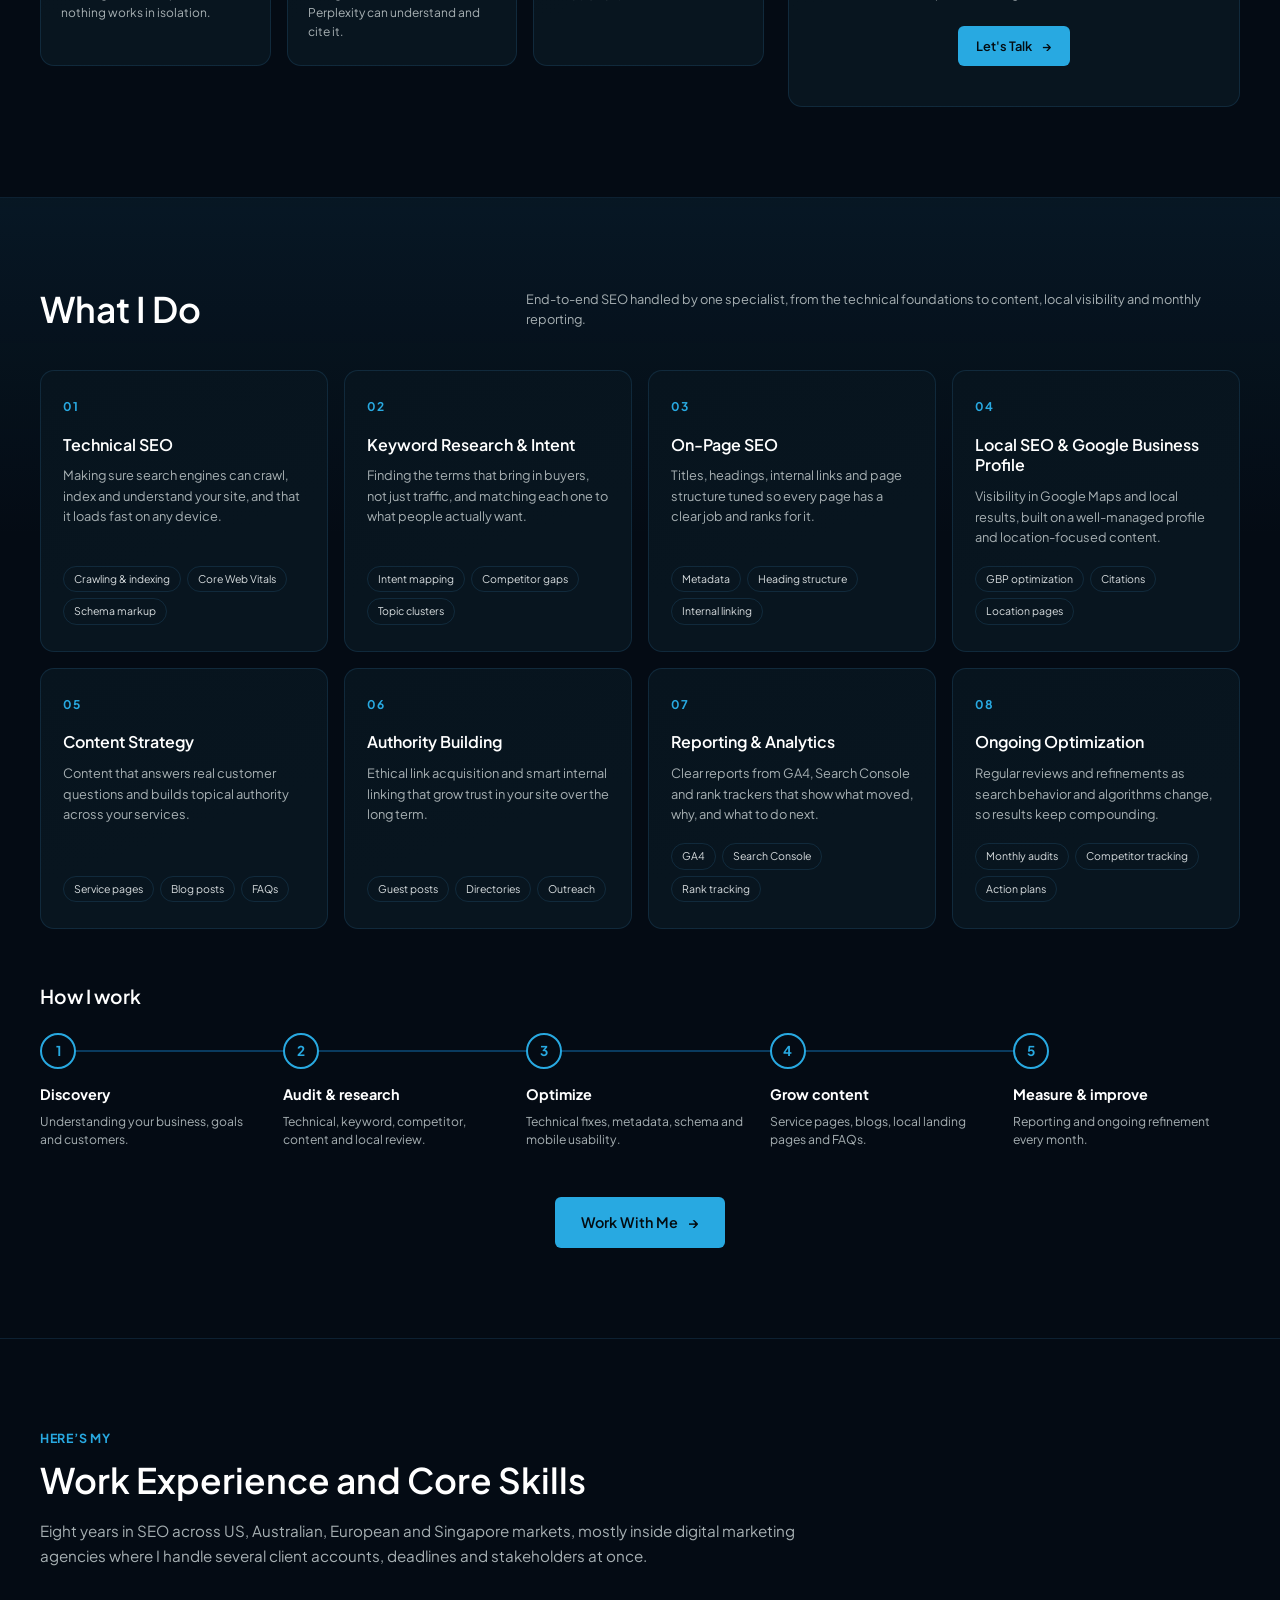
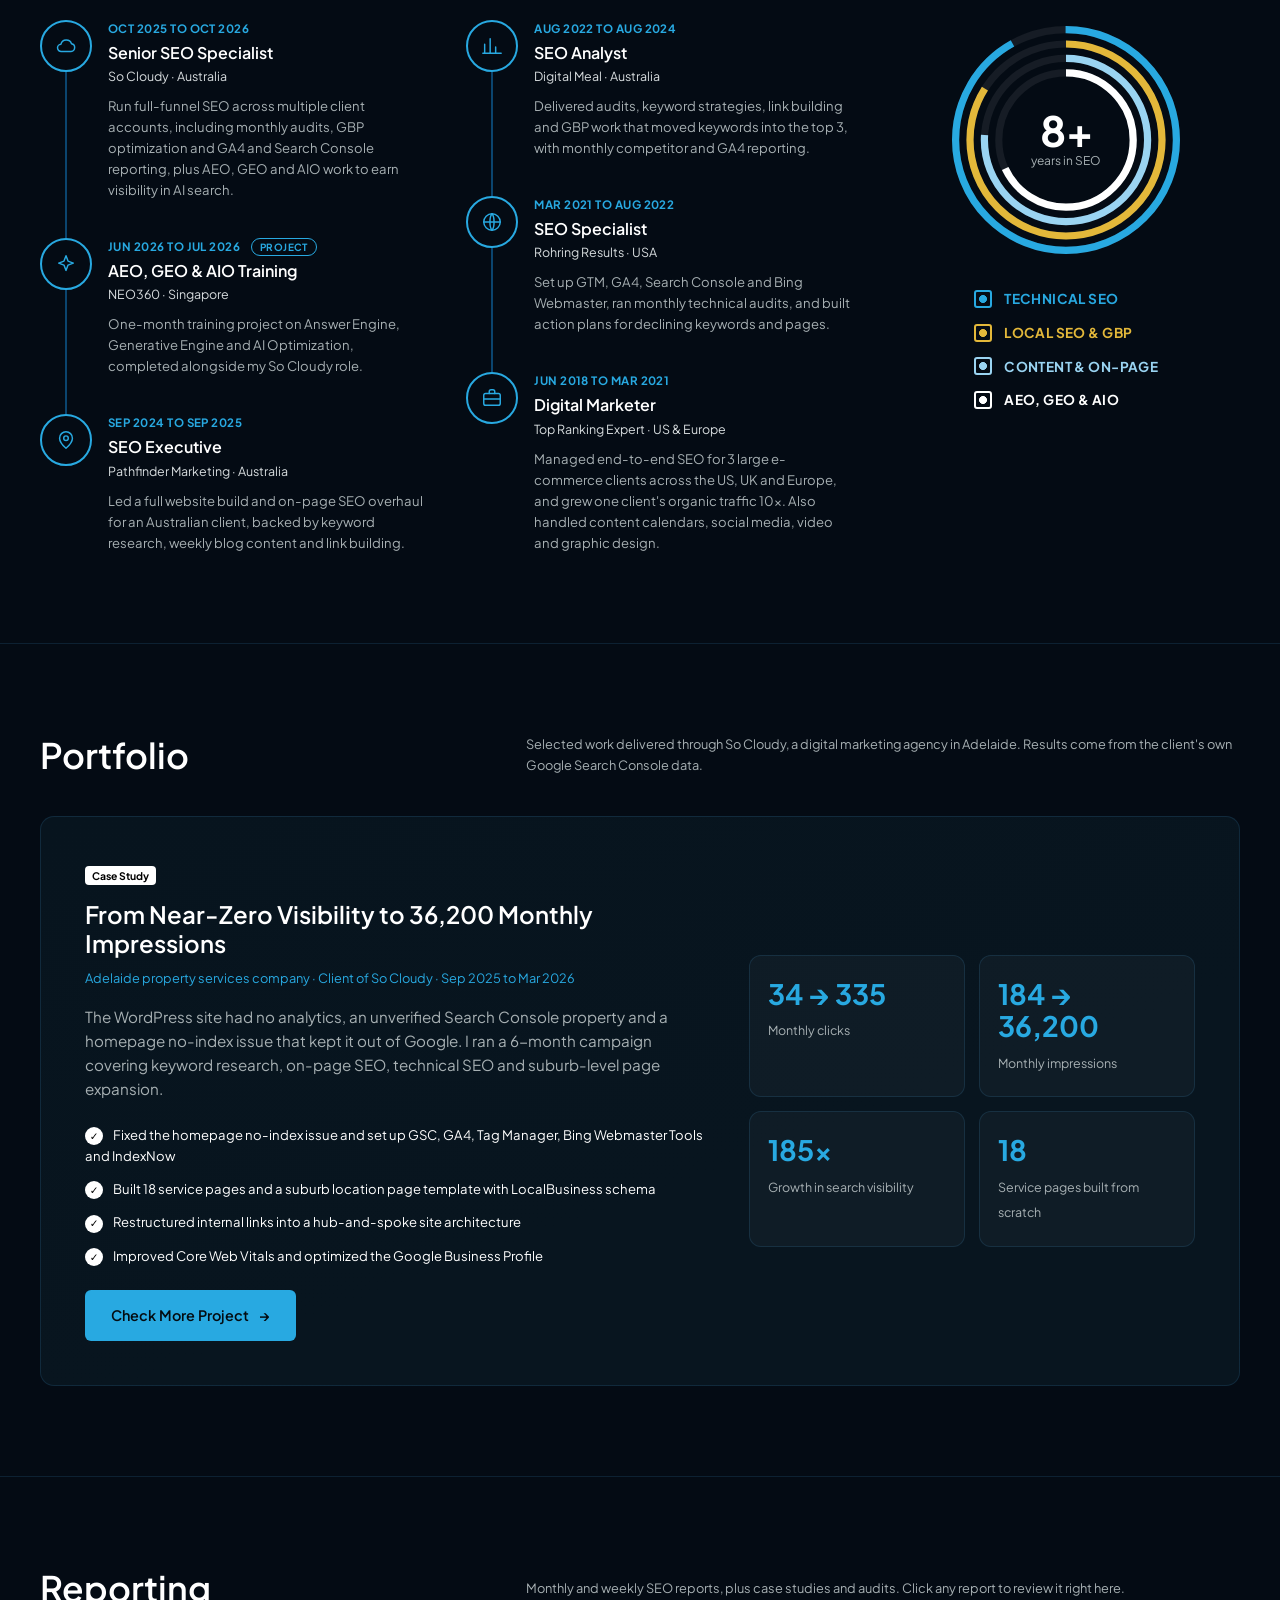
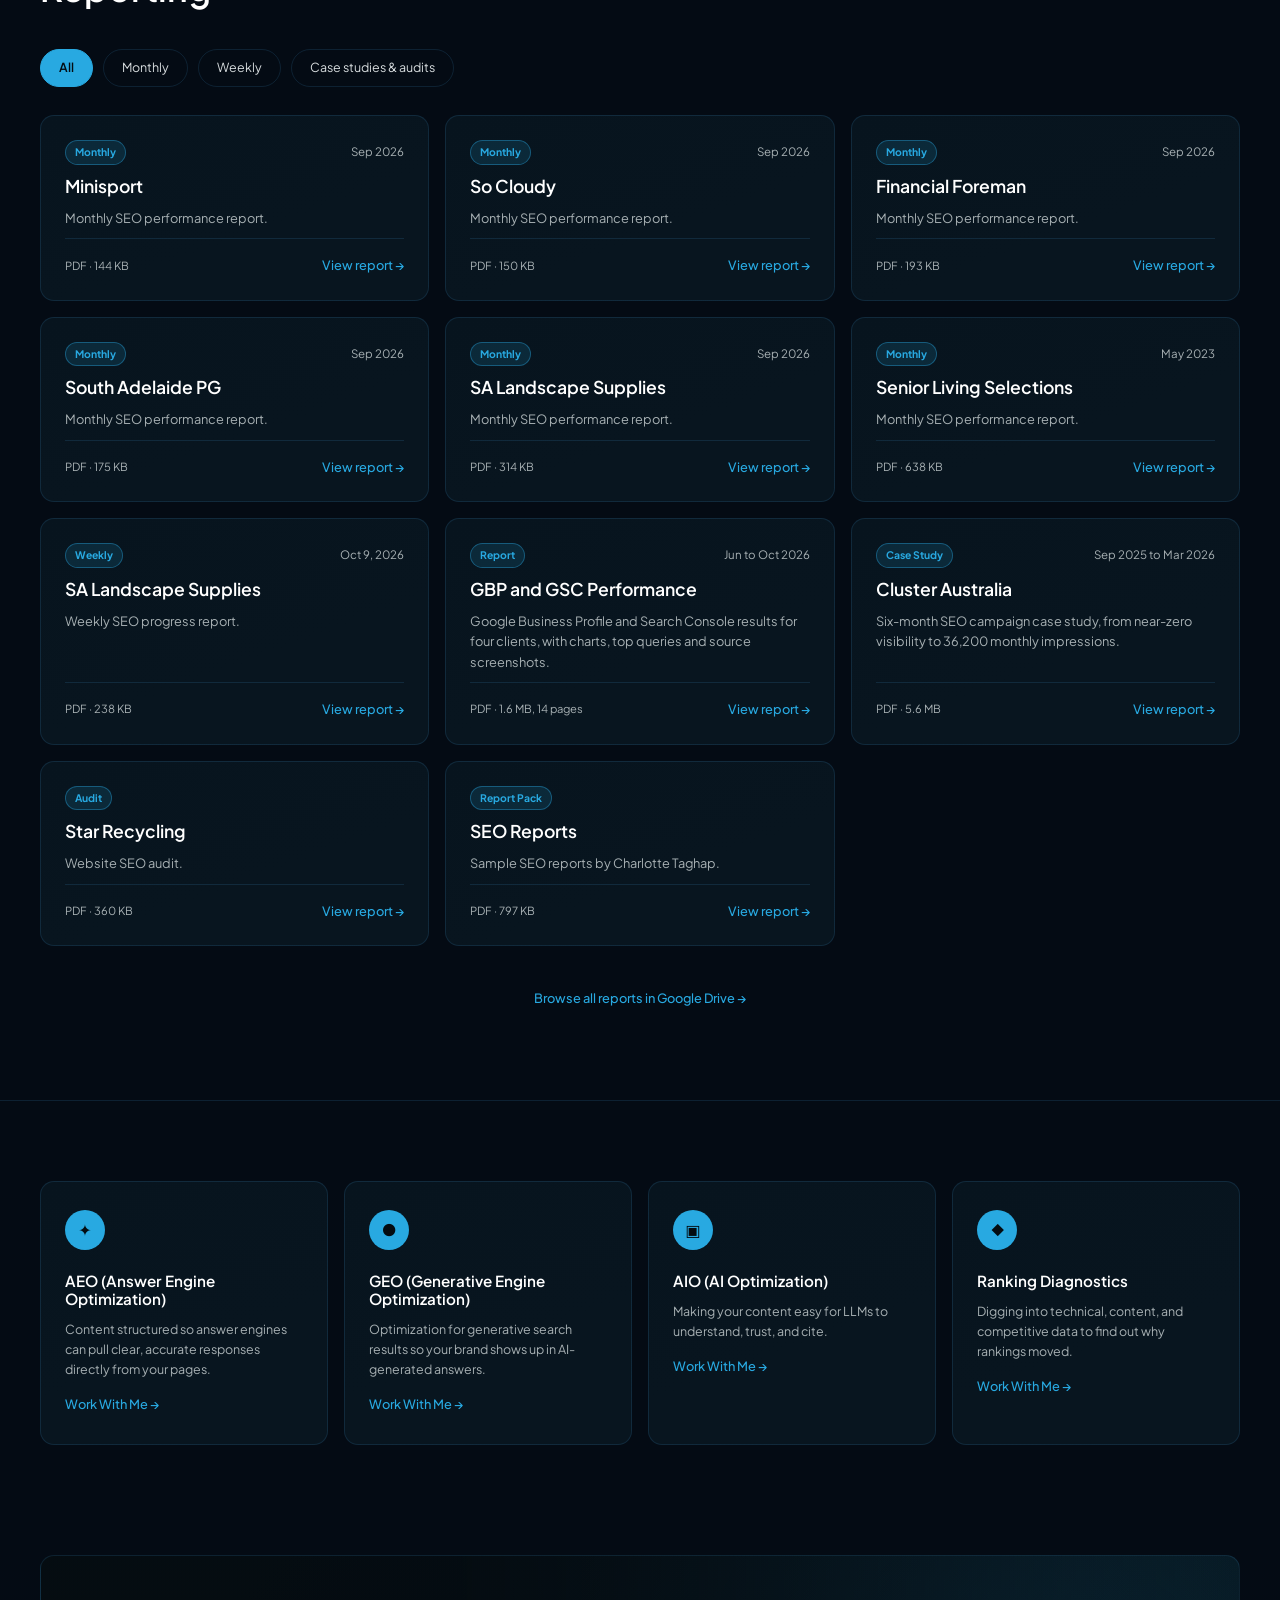
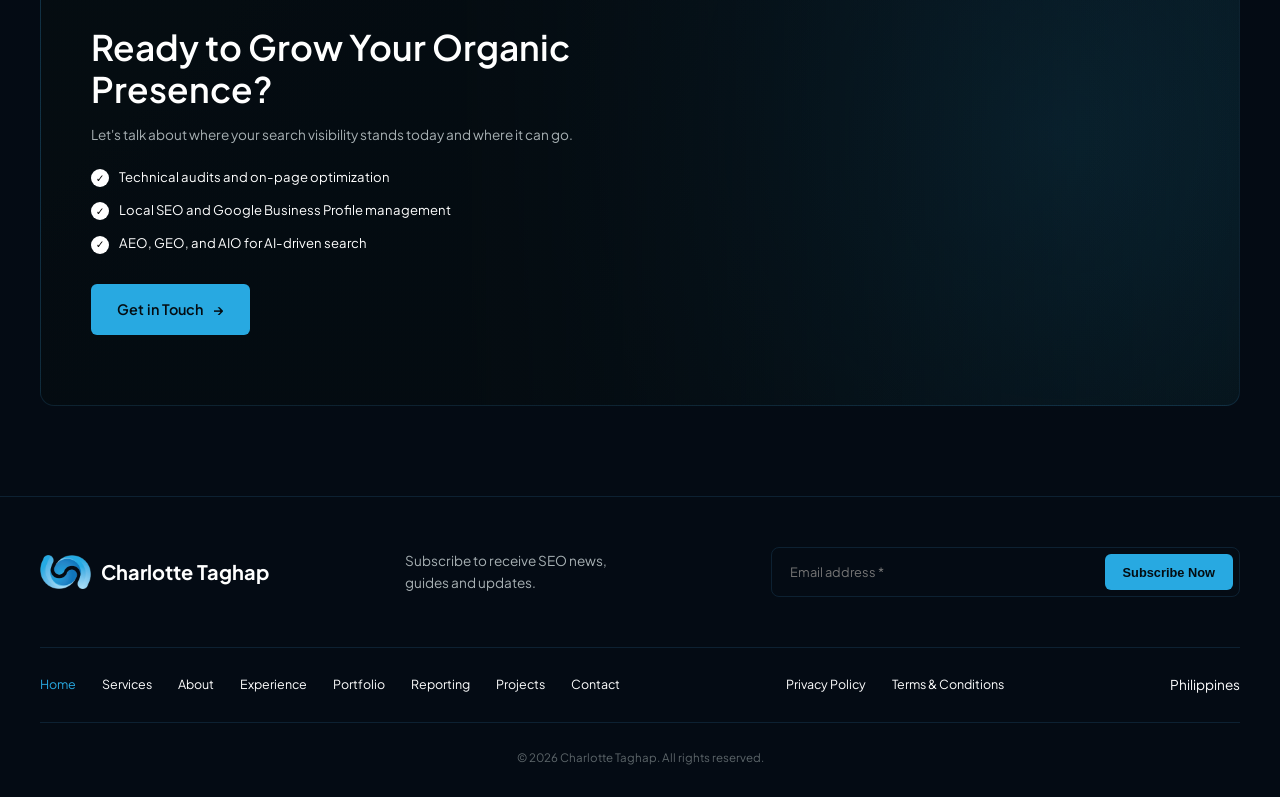
==== commit 2815b987: "Reporting: rename report to GBP and GSC Performance Co-Authored-By: Claude Sonnet 5.5 <noreply@anthr" ====
--- a/index.html
+++ b/index.html
@@ -399,11 +399,11 @@
           </article>
           <article class="card rpt" data-cat="case">
             <div class="rpt__top"><span class="rpt__tag">Report</span><span class="rpt__period">Jun to Oct 2026</span></div>
-            <h3>Search Performance Report</h3>
+            <h3>GBP and GSC Performance</h3>
             <p>Google Business Profile and Search Console results for four clients, with charts, top queries and source screenshots.</p>
             <div class="rpt__foot">
               <span class="rpt__file">PDF &middot; 1.6 MB, 14 pages</span>
-              <a class="more rpt__open" href="reports/Search_Performance_Report_Nov2026.pdf" data-preview="reports/Search_Performance_Report_Nov2026.pdf#view=FitH" data-title="Search Performance Report (Report, Jun to Oct 2026)" data-direct target="_blank" rel="noopener">View report &rarr;</a>
+              <a class="more rpt__open" href="reports/GBP_and_GSC_Performance_Nov2026.pdf" data-preview="reports/GBP_and_GSC_Performance_Nov2026.pdf#view=FitH" data-title="GBP and GSC Performance (Report, Jun to Oct 2026)" data-direct target="_blank" rel="noopener">View report &rarr;</a>
             </div>
           </article>
           <article class="card rpt" data-cat="case">
